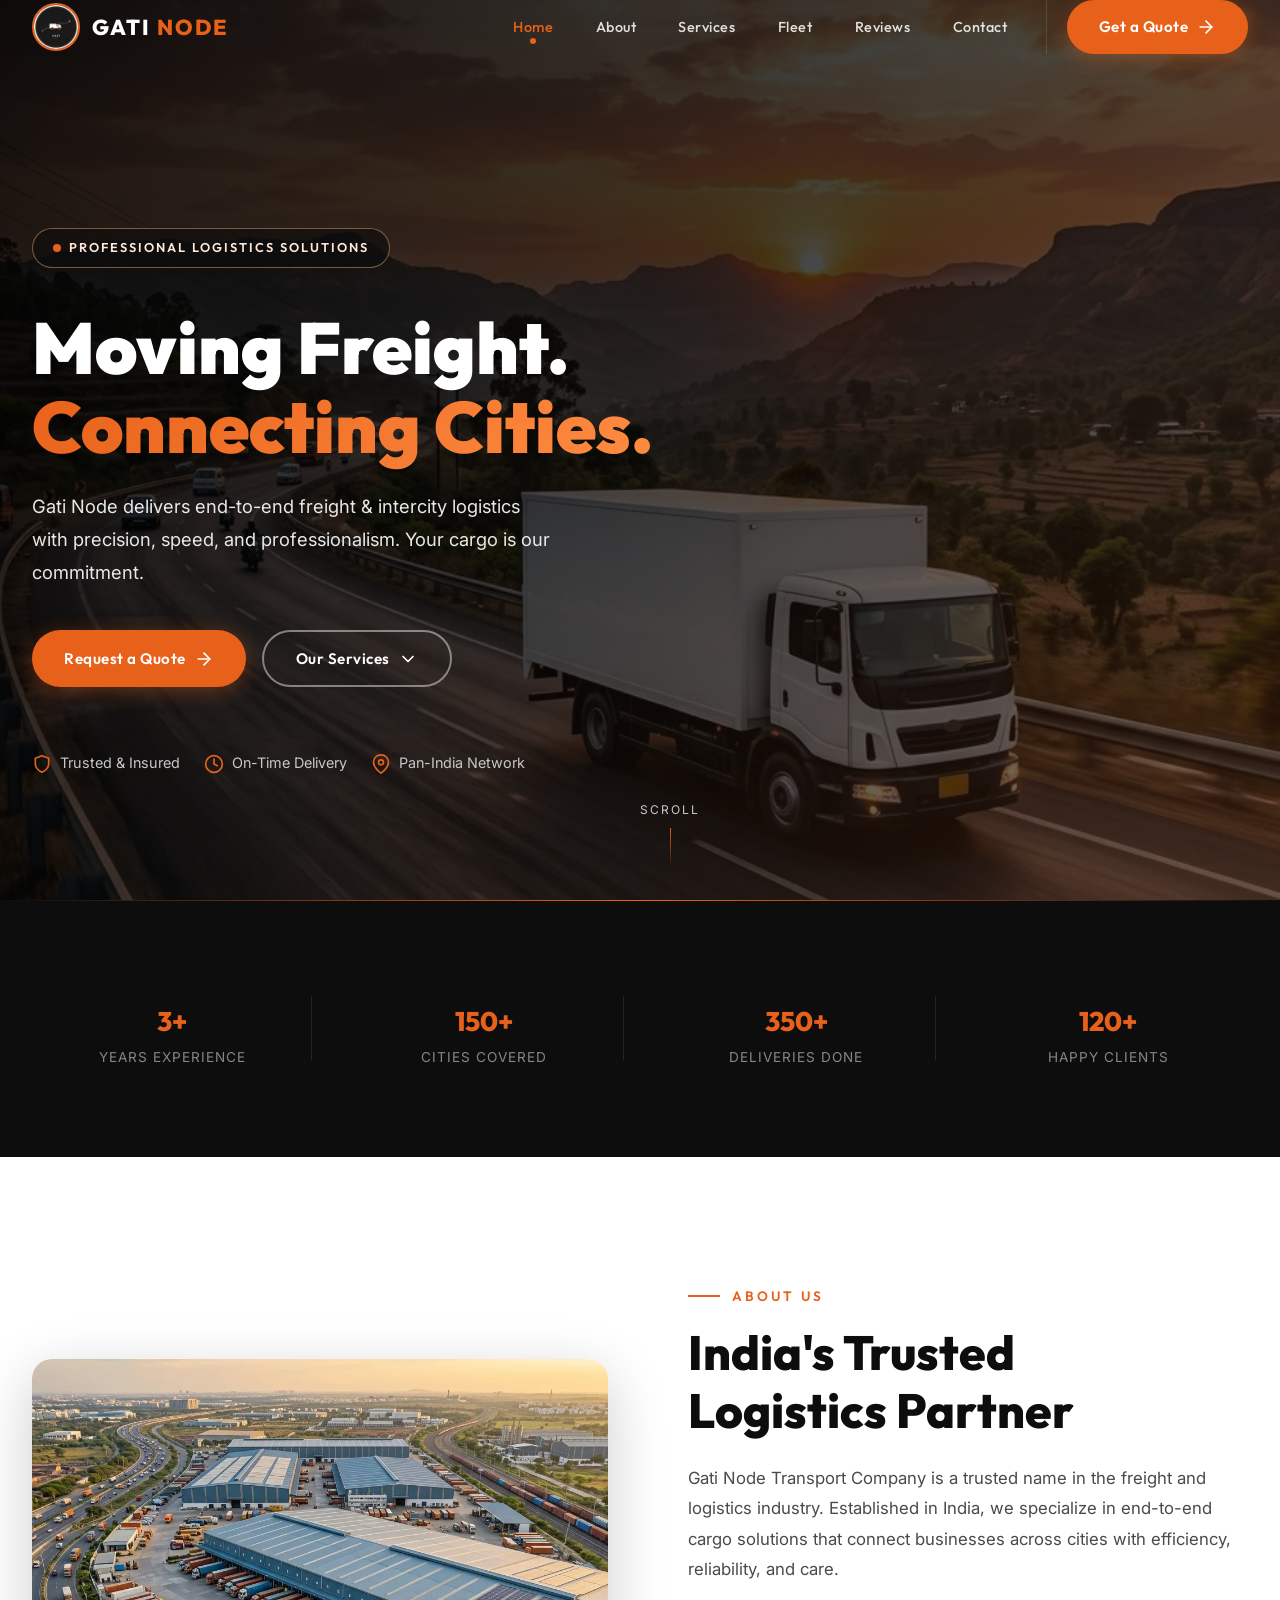
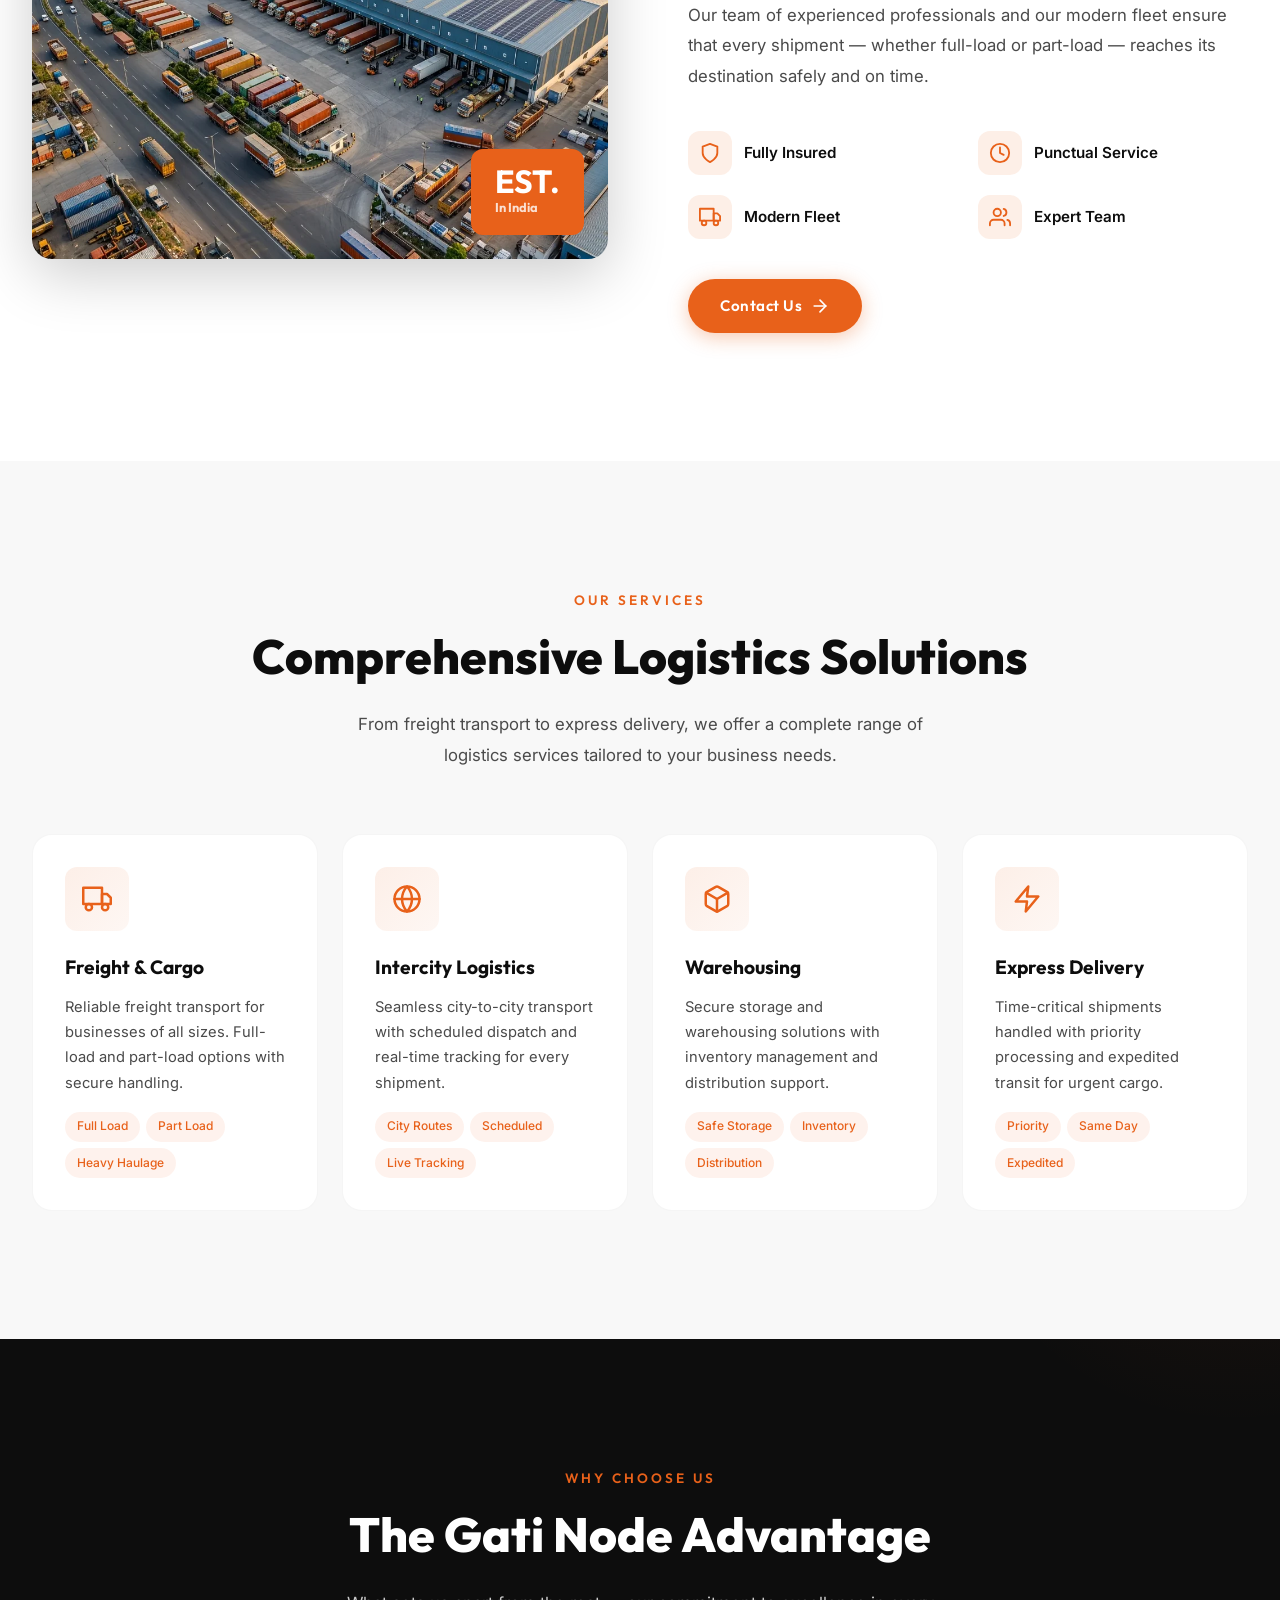
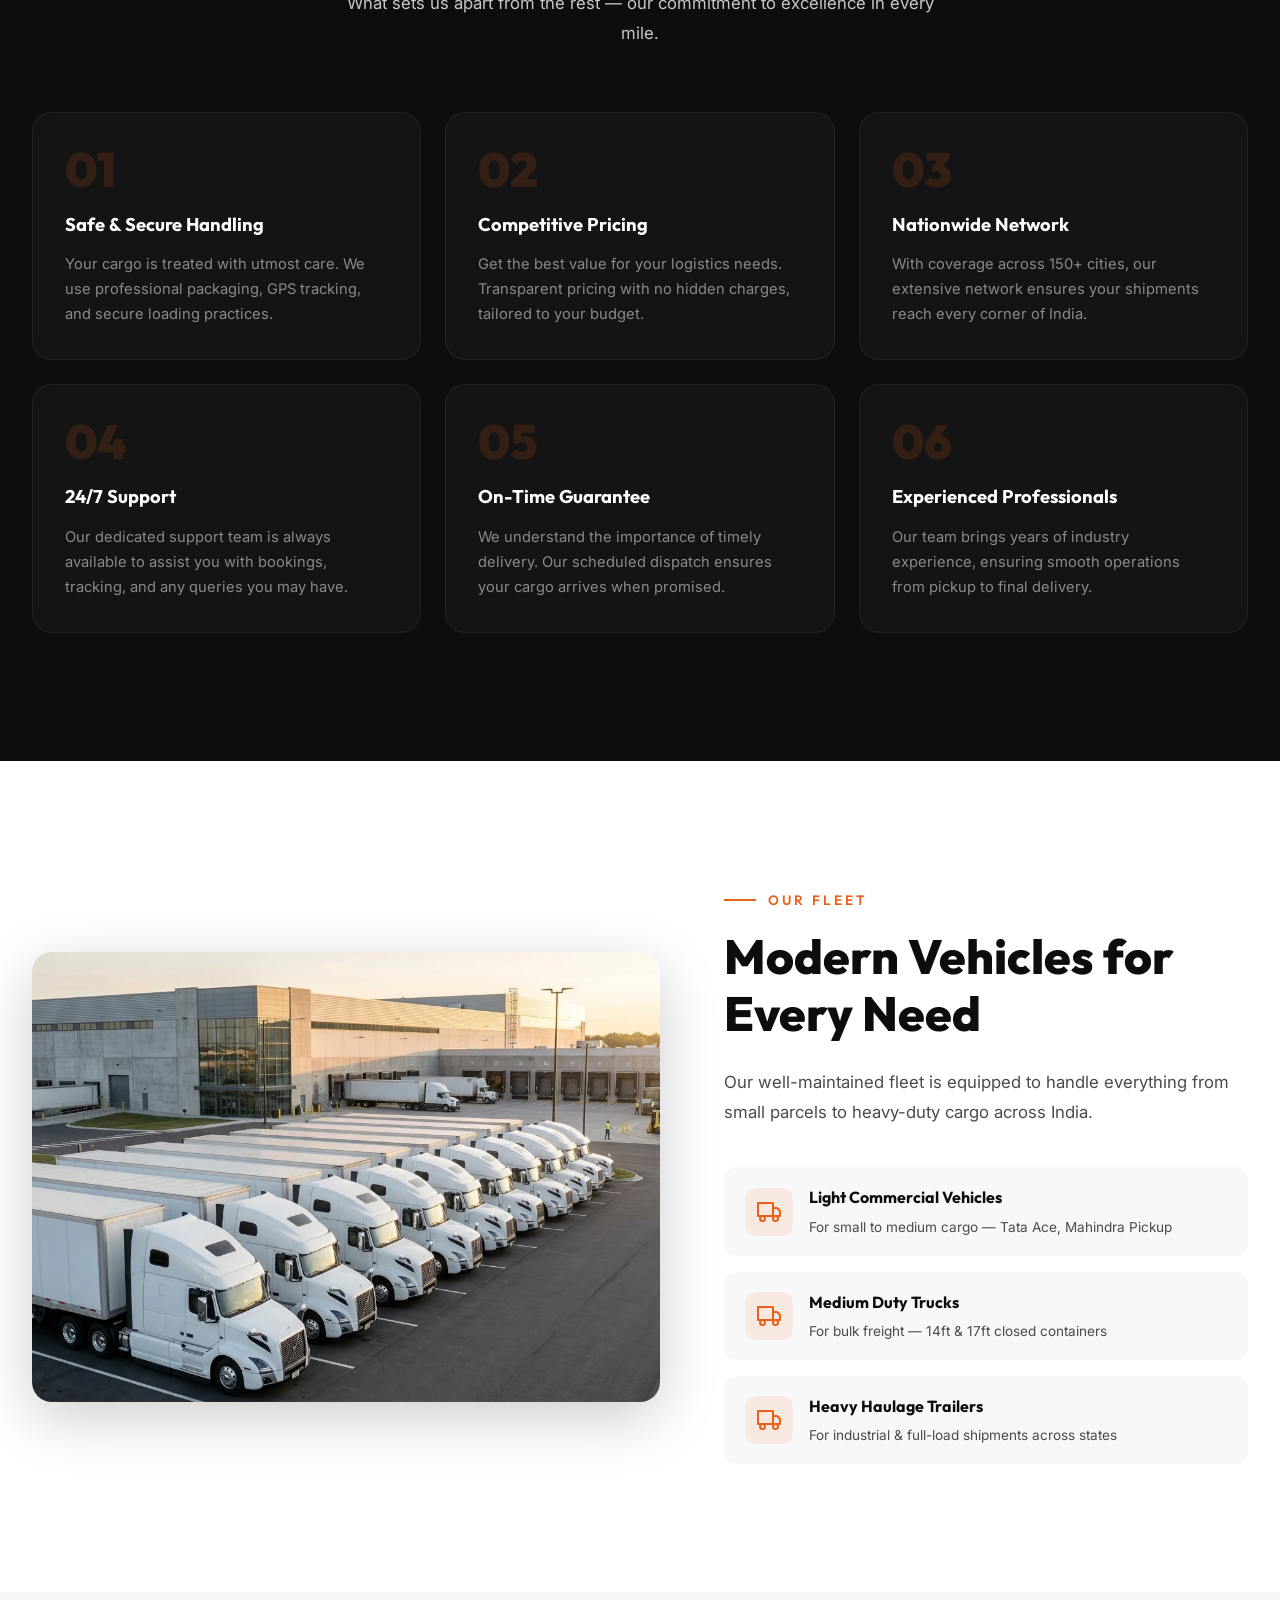
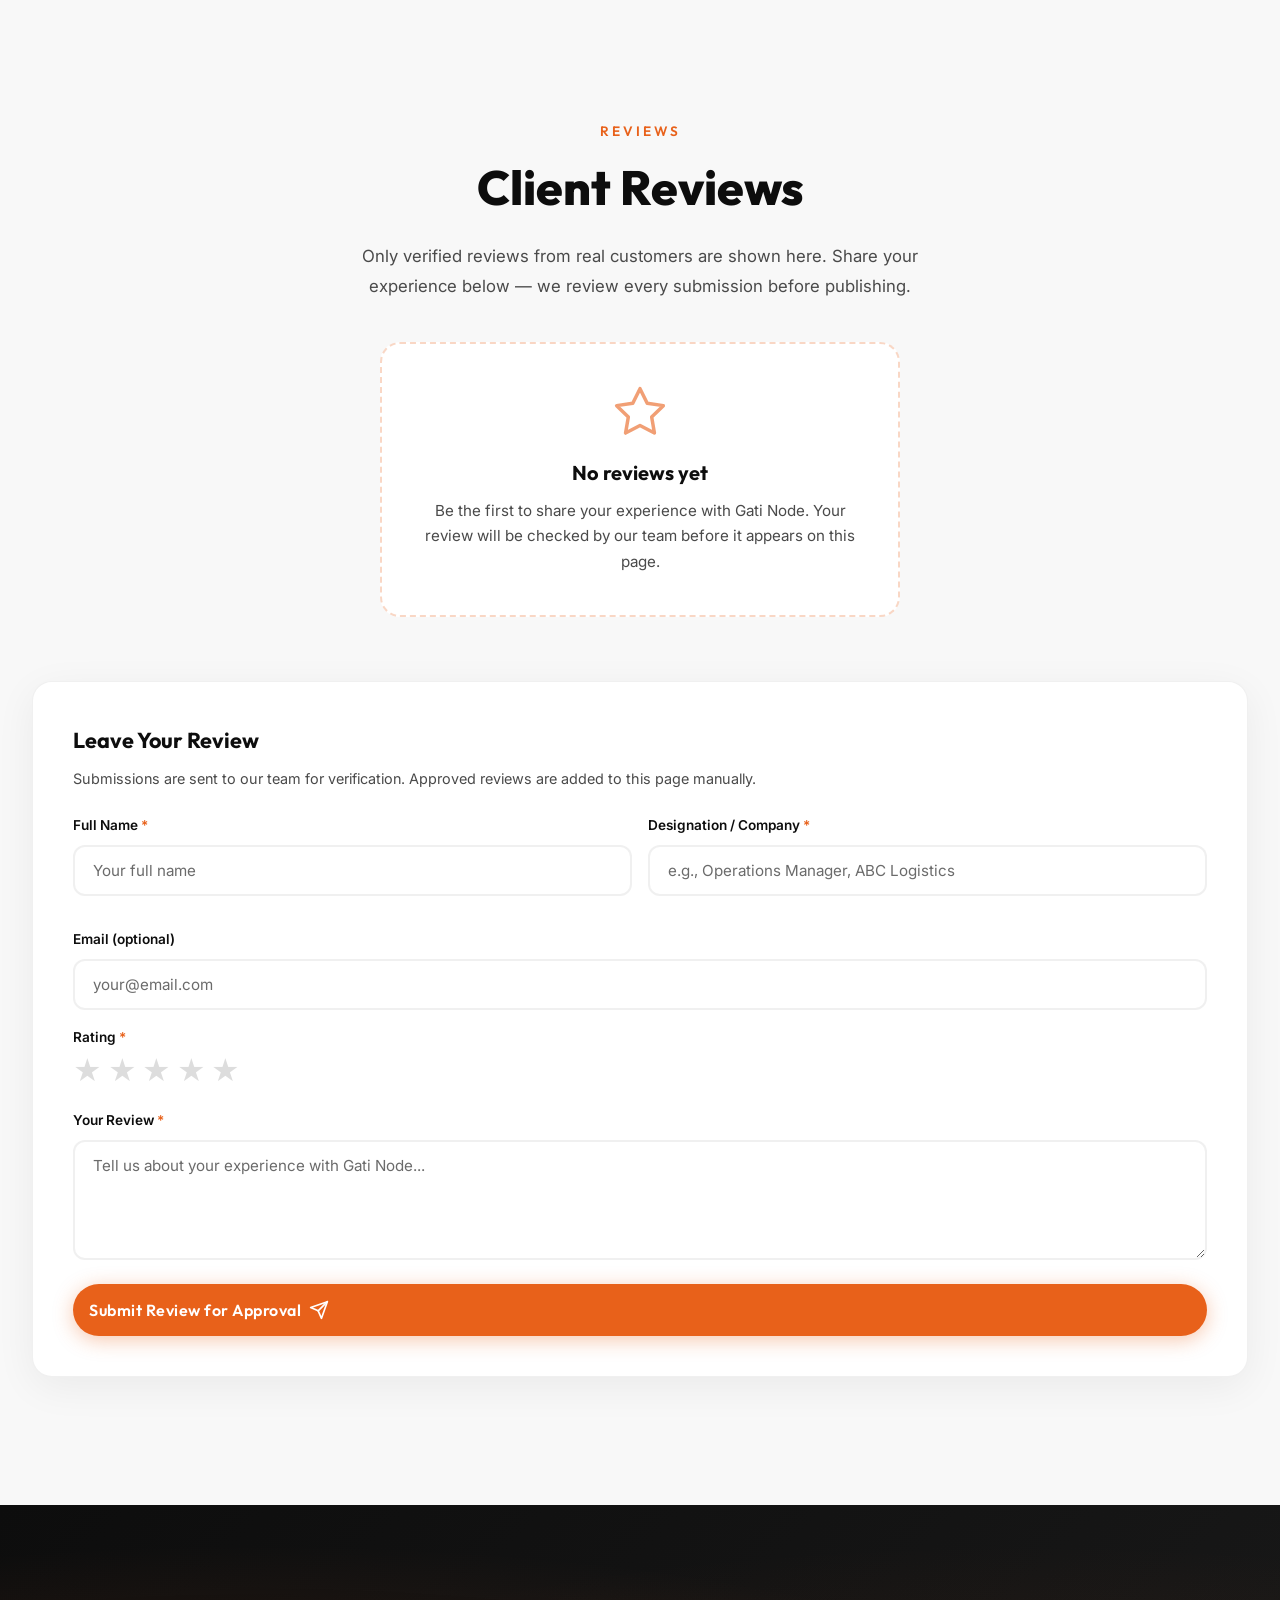
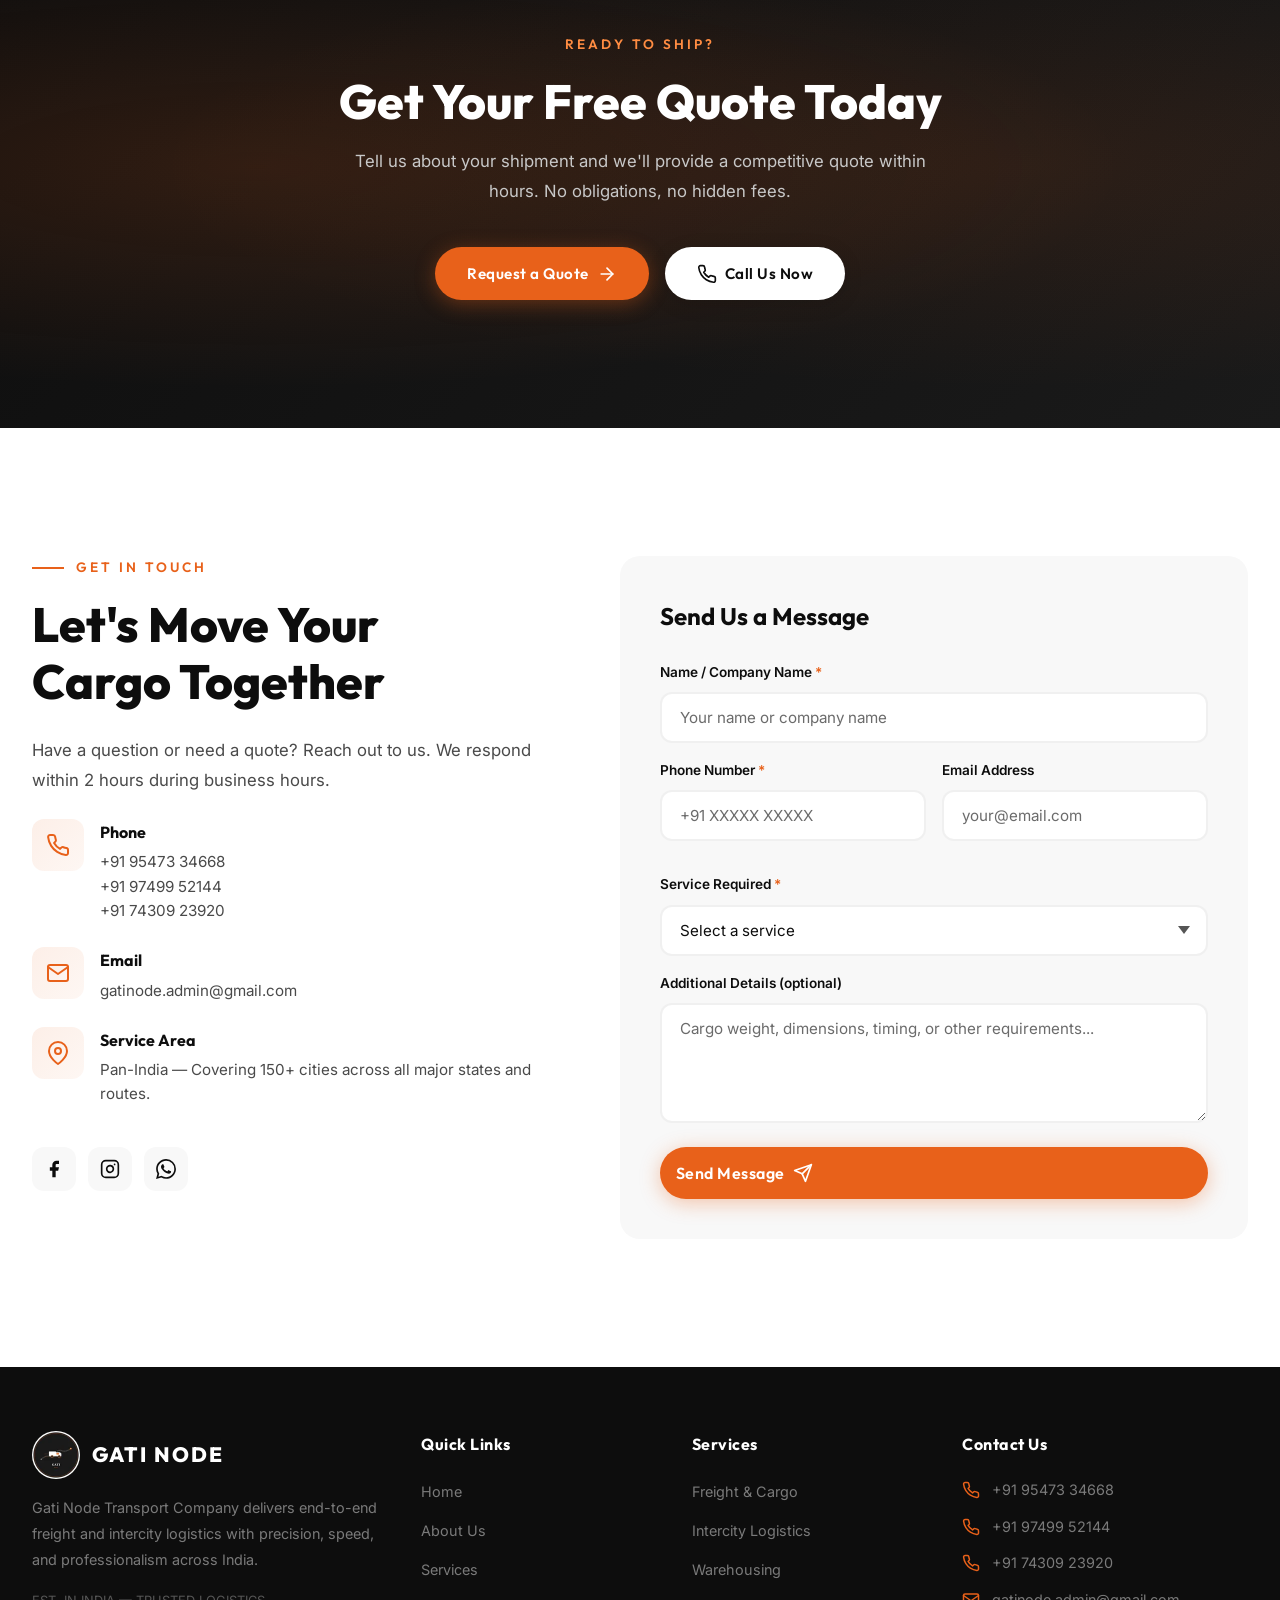
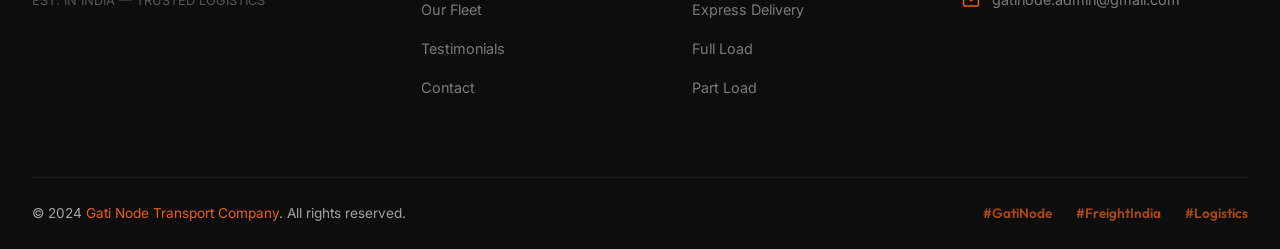
==== index.html @ 2faf4cb9 "Add files via upload" ====
<!DOCTYPE html>
<html lang="en">
<head>
  <meta charset="UTF-8" />
  <meta name="viewport" content="width=device-width, initial-scale=1.0" />
  <title>Gati Node — Professional Freight & Intercity Logistics | India's Trusted Transport</title>
  <meta name="description" content="Gati Node Transport Company delivers end-to-end freight and intercity logistics across India with precision, speed, and professionalism. Your cargo is our commitment." />
  <meta name="keywords" content="Gati Node, transport, freight, logistics, intercity, cargo, India, trucking, supply chain" />
  <meta name="author" content="Gati Node Transport Company" />
  <link rel="preconnect" href="https://fonts.googleapis.com" />
  <link rel="preconnect" href="https://fonts.gstatic.com" crossorigin />
  <link rel="stylesheet" href="https://fonts.googleapis.com/css2?family=Inter:wght@300;400;500;600;700&family=Outfit:wght@400;500;600;700;800;900&display=swap" />
  <link rel="icon" type="image/webp" href="assets/logo.webp" />
  <link rel="preload" href="assets/hero-bg.webp" as="image" type="image/webp" fetchpriority="high" />
  <link rel="preload" href="styles.css" as="style" />
  <link rel="stylesheet" href="styles.css" />
</head>
<body>

  <!-- PRELOADER -->
  <div class="preloader" id="preloader">
    <img src="assets/logo.webp" alt="Gati Node" class="preloader-logo" width="80" height="80" decoding="async" />
    <div class="preloader-bar"><div class="preloader-bar-inner"></div></div>
  </div>

  <div class="mobile-overlay" id="mobileOverlay"></div>

  <!-- HEADER -->
  <header class="header" id="header">
    <div class="container">
      <nav class="nav">
        <a href="#home" class="header-logo">
          <picture>
            <source srcset="assets/logo.webp" type="image/webp" />
            <img src="assets/logo.jpg" alt="Gati Node Logo" class="header-logo-img" width="48" height="48" decoding="async" />
          </picture>
          <span class="header-logo-text">GATI <span>NODE</span></span>
        </a>
        <ul class="nav-menu" id="navMenu">
          <li><a href="#home" class="nav-link active" data-section="home">Home</a></li>
          <li><a href="#about" class="nav-link" data-section="about">About</a></li>
          <li><a href="#services" class="nav-link" data-section="services">Services</a></li>
          <li><a href="#fleet" class="nav-link" data-section="fleet">Fleet</a></li>
          <li><a href="#testimonials" class="nav-link" data-section="testimonials">Reviews</a></li>
          <li><a href="#contact" class="nav-link" data-section="contact">Contact</a></li>
          <li class="nav-cta">
            <a href="#quote" class="btn btn-primary">Get a Quote
              <svg class="btn-icon" viewBox="0 0 24 24" fill="none" stroke="currentColor" stroke-width="2" stroke-linecap="round" stroke-linejoin="round"><line x1="5" y1="12" x2="19" y2="12"/><polyline points="12 5 19 12 12 19"/></svg>
            </a>
          </li>
        </ul>
        <button class="menu-toggle" id="menuToggle" aria-label="Toggle menu">
          <span></span><span></span><span></span>
        </button>
      </nav>
    </div>
  </header>

  <!-- HERO -->
  <section class="hero" id="home">
    <div class="hero-bg">
      <picture>
        <source srcset="assets/hero-bg.webp" type="image/webp" />
        <img src="assets/hero-bg.png" alt="Freight transport on highway" width="1600" height="900" fetchpriority="high" decoding="async" />
      </picture>
    </div>
    <div class="hero-particles">
      <div class="particle"></div><div class="particle"></div><div class="particle"></div><div class="particle"></div>
      <div class="particle"></div><div class="particle"></div><div class="particle"></div><div class="particle"></div>
    </div>
    <div class="container hero-content">
      <div class="hero-badge">
        <span class="hero-badge-dot"></span>
        Professional Logistics Solutions
      </div>
      <h1 class="hero-title">Moving Freight.<br/><span class="highlight">Connecting Cities.</span></h1>
      <p class="hero-desc">Gati Node delivers end-to-end freight &amp; intercity logistics with precision, speed, and professionalism. Your cargo is our commitment.</p>
      <div class="hero-actions">
        <a href="#quote" class="btn btn-primary">Request a Quote
          <svg class="btn-icon" viewBox="0 0 24 24" fill="none" stroke="currentColor" stroke-width="2" stroke-linecap="round" stroke-linejoin="round"><line x1="5" y1="12" x2="19" y2="12"/><polyline points="12 5 19 12 12 19"/></svg>
        </a>
        <a href="#services" class="btn btn-outline btn-outline-hero">Our Services
          <svg class="btn-icon" viewBox="0 0 24 24" fill="none" stroke="currentColor" stroke-width="2" stroke-linecap="round" stroke-linejoin="round"><polyline points="6 9 12 15 18 9"/></svg>
        </a>
      </div>
      <div class="hero-trust">
        <div class="hero-trust-item">
          <svg class="hero-trust-icon" viewBox="0 0 24 24" fill="none" stroke="currentColor" stroke-width="2" stroke-linecap="round" stroke-linejoin="round"><path d="M12 22s8-4 8-10V5l-8-3-8 3v7c0 6 8 10 8 10z"/></svg>
          <span>Trusted & Insured</span>
        </div>
        <div class="hero-trust-item">
          <svg class="hero-trust-icon" viewBox="0 0 24 24" fill="none" stroke="currentColor" stroke-width="2" stroke-linecap="round" stroke-linejoin="round"><circle cx="12" cy="12" r="10"/><polyline points="12 6 12 12 16 14"/></svg>
          <span>On-Time Delivery</span>
        </div>
        <div class="hero-trust-item">
          <svg class="hero-trust-icon" viewBox="0 0 24 24" fill="none" stroke="currentColor" stroke-width="2" stroke-linecap="round" stroke-linejoin="round"><path d="M21 10c0 7-9 13-9 13s-9-6-9-13a9 9 0 0 1 18 0z"/><circle cx="12" cy="10" r="3"/></svg>
          <span>Pan-India Network</span>
        </div>
      </div>
    </div>
    <div class="hero-scroll"><span>Scroll</span><div class="hero-scroll-line"></div></div>
  </section>

  <!-- STATS -->
  <section class="stats" id="stats">
    <div class="container">
      <div class="stats-grid">
        <div class="stat-item reveal">
          <div class="stat-number"><span data-target="3">0</span><span>+</span></div>
          <div class="stat-label">Years Experience</div>
        </div>
        <div class="stat-item reveal reveal-delay-1">
          <div class="stat-number"><span data-target="150">0</span><span>+</span></div>
          <div class="stat-label">Cities Covered</div>
        </div>
        <div class="stat-item reveal reveal-delay-2">
          <div class="stat-number"><span data-target="350">0</span><span>+</span></div>
          <div class="stat-label">Deliveries Done</div>
        </div>
        <div class="stat-item reveal reveal-delay-3">
          <div class="stat-number"><span data-target="120">0</span><span>+</span></div>
          <div class="stat-label">Happy Clients</div>
        </div>
      </div>
    </div>
  </section>

  <!-- ABOUT -->
  <section class="about section-padding" id="about">
    <div class="container">
      <div class="about-grid">
        <div class="about-image reveal">
          <picture>
            <source srcset="assets/about.webp" type="image/webp" />
            <img src="assets/about.png" alt="Gati Node logistics hub" width="1200" height="800" loading="lazy" decoding="async" />
          </picture>
          <div class="about-image-badge">
            <div class="big">EST.</div>
            <div class="small">In India</div>
          </div>
        </div>
        <div class="about-text">
          <div class="section-label reveal">About Us</div>
          <h2 class="section-title reveal">India's Trusted<br/>Logistics Partner</h2>
          <p class="section-desc reveal">Gati Node Transport Company is a trusted name in the freight and logistics industry. Established in India, we specialize in end-to-end cargo solutions that connect businesses across cities with efficiency, reliability, and care.</p>
          <p class="section-desc reveal" style="margin-top: 1rem;">Our team of experienced professionals and our modern fleet ensure that every shipment — whether full-load or part-load — reaches its destination safely and on time.</p>
          <div class="about-features reveal">
            <div class="about-feature">
              <div class="about-feature-icon"><svg viewBox="0 0 24 24" fill="none" stroke="currentColor" stroke-width="2" stroke-linecap="round" stroke-linejoin="round"><path d="M12 22s8-4 8-10V5l-8-3-8 3v7c0 6 8 10 8 10z"/></svg></div>
              <span>Fully Insured</span>
            </div>
            <div class="about-feature">
              <div class="about-feature-icon"><svg viewBox="0 0 24 24" fill="none" stroke="currentColor" stroke-width="2" stroke-linecap="round" stroke-linejoin="round"><circle cx="12" cy="12" r="10"/><polyline points="12 6 12 12 16 14"/></svg></div>
              <span>Punctual Service</span>
            </div>
            <div class="about-feature">
              <div class="about-feature-icon"><svg viewBox="0 0 24 24" fill="none" stroke="currentColor" stroke-width="2" stroke-linecap="round" stroke-linejoin="round"><rect x="1" y="3" width="15" height="13"/><polygon points="16 8 20 8 23 11 23 16 16 16 16 8"/><circle cx="5.5" cy="18.5" r="2.5"/><circle cx="18.5" cy="18.5" r="2.5"/></svg></div>
              <span>Modern Fleet</span>
            </div>
            <div class="about-feature">
              <div class="about-feature-icon"><svg viewBox="0 0 24 24" fill="none" stroke="currentColor" stroke-width="2" stroke-linecap="round" stroke-linejoin="round"><path d="M17 21v-2a4 4 0 0 0-4-4H5a4 4 0 0 0-4 4v2"/><circle cx="9" cy="7" r="4"/><path d="M23 21v-2a4 4 0 0 0-3-3.87"/><path d="M16 3.13a4 4 0 0 1 0 7.75"/></svg></div>
              <span>Expert Team</span>
            </div>
          </div>
          <a href="#contact" class="btn btn-primary reveal">Contact Us
            <svg class="btn-icon" viewBox="0 0 24 24" fill="none" stroke="currentColor" stroke-width="2" stroke-linecap="round" stroke-linejoin="round"><line x1="5" y1="12" x2="19" y2="12"/><polyline points="12 5 19 12 12 19"/></svg>
          </a>
        </div>
      </div>
    </div>
  </section>

  <!-- SERVICES -->
  <section class="services section-padding" id="services">
    <div class="container">
      <div class="services-header">
        <div class="section-label reveal">Our Services</div>
        <h2 class="section-title reveal">Comprehensive Logistics Solutions</h2>
        <p class="section-desc reveal">From freight transport to express delivery, we offer a complete range of logistics services tailored to your business needs.</p>
      </div>
      <div class="services-grid">
        <div class="service-card reveal">
          <div class="service-icon"><svg viewBox="0 0 24 24" fill="none" stroke="currentColor" stroke-width="2" stroke-linecap="round" stroke-linejoin="round"><rect x="1" y="3" width="15" height="13"/><polygon points="16 8 20 8 23 11 23 16 16 16 16 8"/><circle cx="5.5" cy="18.5" r="2.5"/><circle cx="18.5" cy="18.5" r="2.5"/></svg></div>
          <h3>Freight & Cargo</h3>
          <p>Reliable freight transport for businesses of all sizes. Full-load and part-load options with secure handling.</p>
          <div class="service-tags"><span class="service-tag">Full Load</span><span class="service-tag">Part Load</span><span class="service-tag">Heavy Haulage</span></div>
        </div>
        <div class="service-card reveal reveal-delay-1">
          <div class="service-icon"><svg viewBox="0 0 24 24" fill="none" stroke="currentColor" stroke-width="2" stroke-linecap="round" stroke-linejoin="round"><circle cx="12" cy="12" r="10"/><line x1="2" y1="12" x2="22" y2="12"/><path d="M12 2a15.3 15.3 0 0 1 4 10 15.3 15.3 0 0 1-4 10 15.3 15.3 0 0 1-4-10 15.3 15.3 0 0 1 4-10z"/></svg></div>
          <h3>Intercity Logistics</h3>
          <p>Seamless city-to-city transport with scheduled dispatch and real-time tracking for every shipment.</p>
          <div class="service-tags"><span class="service-tag">City Routes</span><span class="service-tag">Scheduled</span><span class="service-tag">Live Tracking</span></div>
        </div>
        <div class="service-card reveal reveal-delay-2">
          <div class="service-icon"><svg viewBox="0 0 24 24" fill="none" stroke="currentColor" stroke-width="2" stroke-linecap="round" stroke-linejoin="round"><path d="M21 16V8a2 2 0 0 0-1-1.73l-7-4a2 2 0 0 0-2 0l-7 4A2 2 0 0 0 3 8v8a2 2 0 0 0 1 1.73l7 4a2 2 0 0 0 2 0l7-4A2 2 0 0 0 21 16z"/><polyline points="3.27 6.96 12 12.01 20.73 6.96"/><line x1="12" y1="22.08" x2="12" y2="12"/></svg></div>
          <h3>Warehousing</h3>
          <p>Secure storage and warehousing solutions with inventory management and distribution support.</p>
          <div class="service-tags"><span class="service-tag">Safe Storage</span><span class="service-tag">Inventory</span><span class="service-tag">Distribution</span></div>
        </div>
        <div class="service-card reveal reveal-delay-3">
          <div class="service-icon"><svg viewBox="0 0 24 24" fill="none" stroke="currentColor" stroke-width="2" stroke-linecap="round" stroke-linejoin="round"><polygon points="13 2 3 14 12 14 11 22 21 10 12 10 13 2"/></svg></div>
          <h3>Express Delivery</h3>
          <p>Time-critical shipments handled with priority processing and expedited transit for urgent cargo.</p>
          <div class="service-tags"><span class="service-tag">Priority</span><span class="service-tag">Same Day</span><span class="service-tag">Expedited</span></div>
        </div>
      </div>
    </div>
  </section>

  <!-- WHY CHOOSE US -->
  <section class="why-us section-padding" id="why-us">
    <div class="container">
      <div class="why-us-header">
        <div class="section-label reveal">Why Choose Us</div>
        <h2 class="section-title light reveal">The Gati Node Advantage</h2>
        <p class="section-desc light reveal" style="margin: 0 auto;">What sets us apart from the rest — our commitment to excellence in every mile.</p>
      </div>
      <div class="why-us-grid">
        <div class="why-card reveal"><div class="why-card-number">01</div><h3>Safe & Secure Handling</h3><p>Your cargo is treated with utmost care. We use professional packaging, GPS tracking, and secure loading practices.</p></div>
        <div class="why-card reveal reveal-delay-1"><div class="why-card-number">02</div><h3>Competitive Pricing</h3><p>Get the best value for your logistics needs. Transparent pricing with no hidden charges, tailored to your budget.</p></div>
        <div class="why-card reveal reveal-delay-2"><div class="why-card-number">03</div><h3>Nationwide Network</h3><p>With coverage across 150+ cities, our extensive network ensures your shipments reach every corner of India.</p></div>
        <div class="why-card reveal reveal-delay-1"><div class="why-card-number">04</div><h3>24/7 Support</h3><p>Our dedicated support team is always available to assist you with bookings, tracking, and any queries you may have.</p></div>
        <div class="why-card reveal reveal-delay-2"><div class="why-card-number">05</div><h3>On-Time Guarantee</h3><p>We understand the importance of timely delivery. Our scheduled dispatch ensures your cargo arrives when promised.</p></div>
        <div class="why-card reveal reveal-delay-3"><div class="why-card-number">06</div><h3>Experienced Professionals</h3><p>Our team brings years of industry experience, ensuring smooth operations from pickup to final delivery.</p></div>
      </div>
    </div>
  </section>

  <!-- FLEET -->
  <section class="fleet section-padding" id="fleet">
    <div class="container">
      <div class="fleet-grid">
        <div class="fleet-image reveal">
          <picture>
            <source srcset="assets/fleet.webp" type="image/webp" />
            <img src="assets/fleet.png" alt="Gati Node fleet — TATA cargo trucks with All India Permit" width="1200" height="800" loading="lazy" decoding="async" />
          </picture>
        </div>
        <div class="fleet-info">
          <div class="section-label reveal">Our Fleet</div>
          <h2 class="section-title reveal">Modern Vehicles for<br/>Every Need</h2>
          <p class="section-desc reveal">Our well-maintained fleet is equipped to handle everything from small parcels to heavy-duty cargo across India.</p>
          <div class="fleet-list">
            <div class="fleet-item reveal">
              <div class="fleet-item-icon"><svg viewBox="0 0 24 24" fill="none" stroke="currentColor" stroke-width="2" stroke-linecap="round" stroke-linejoin="round"><rect x="1" y="3" width="15" height="13"/><polygon points="16 8 20 8 23 11 23 16 16 16 16 8"/><circle cx="5.5" cy="18.5" r="2.5"/><circle cx="18.5" cy="18.5" r="2.5"/></svg></div>
              <div class="fleet-item-text"><h3 class="fleet-item-title">Light Commercial Vehicles</h3><p>For small to medium cargo — Tata Ace, Mahindra Pickup</p></div>
            </div>
            <div class="fleet-item reveal reveal-delay-1">
              <div class="fleet-item-icon"><svg viewBox="0 0 24 24" fill="none" stroke="currentColor" stroke-width="2" stroke-linecap="round" stroke-linejoin="round"><rect x="1" y="3" width="15" height="13"/><polygon points="16 8 20 8 23 11 23 16 16 16 16 8"/><circle cx="5.5" cy="18.5" r="2.5"/><circle cx="18.5" cy="18.5" r="2.5"/></svg></div>
              <div class="fleet-item-text"><h3 class="fleet-item-title">Medium Duty Trucks</h3><p>For bulk freight — 14ft &amp; 17ft closed containers</p></div>
            </div>
            <div class="fleet-item reveal reveal-delay-2">
              <div class="fleet-item-icon"><svg viewBox="0 0 24 24" fill="none" stroke="currentColor" stroke-width="2" stroke-linecap="round" stroke-linejoin="round"><rect x="1" y="3" width="15" height="13"/><polygon points="16 8 20 8 23 11 23 16 16 16 16 8"/><circle cx="5.5" cy="18.5" r="2.5"/><circle cx="18.5" cy="18.5" r="2.5"/></svg></div>
              <div class="fleet-item-text"><h3 class="fleet-item-title">Heavy Haulage Trailers</h3><p>For industrial &amp; full-load shipments across states</p></div>
            </div>
          </div>
        </div>
      </div>
    </div>
  </section>

  <!-- REVIEWS -->
  <section class="testimonials section-padding" id="testimonials">
    <div class="container">
      <div class="testimonials-header">
        <div class="section-label reveal">Reviews</div>
        <h2 class="section-title reveal">Client Reviews</h2>
        <p class="section-desc reveal" style="margin: 0 auto;">Only verified reviews from real customers are shown here. Share your experience below — we review every submission before publishing.</p>
      </div>

      <div class="reviews-display" id="reviewsDisplay" aria-live="polite">
        <div class="reviews-empty reveal" id="reviewsEmpty">
          <div class="reviews-empty-icon" aria-hidden="true">
            <svg viewBox="0 0 24 24" fill="none" stroke="currentColor" stroke-width="1.5" stroke-linecap="round" stroke-linejoin="round"><path d="M12 2l3.09 6.26L22 9.27l-5 4.87 1.18 6.88L12 17.77l-6.18 3.25L7 14.14 2 9.27l6.91-1.01L12 2z"/></svg>
          </div>
          <h3>No reviews yet</h3>
          <p>Be the first to share your experience with Gati Node. Your review will be checked by our team before it appears on this page.</p>
        </div>
        <div class="testimonials-track hidden" id="reviewsTrack"></div>
      </div>

      <div class="review-submit reveal">
        <div class="review-submit-inner">
          <h3>Leave Your Review</h3>
          <p class="review-submit-note">Submissions are sent to our team for verification. Approved reviews are added to this page manually.</p>
          <form id="reviewForm" class="review-form" novalidate>
            <input type="text" name="_gotcha" class="form-honeypot" tabindex="-1" autocomplete="off" aria-hidden="true" />
            <div class="form-row">
              <div class="form-group">
                <label for="reviewName">Full Name <span class="required">*</span></label>
                <input type="text" id="reviewName" name="name" placeholder="Your full name" required />
              </div>
              <div class="form-group">
                <label for="reviewDesignation">Designation / Company <span class="required">*</span></label>
                <input type="text" id="reviewDesignation" name="designation" placeholder="e.g., Operations Manager, ABC Logistics" required />
              </div>
            </div>
            <div class="form-group">
              <label for="reviewEmail">Email (optional)</label>
              <input type="email" id="reviewEmail" name="email" placeholder="your@email.com" />
            </div>
            <div class="form-group">
              <span class="form-label-block">Rating <span class="required">*</span></span>
              <div class="star-rating" id="starRating" role="radiogroup" aria-label="Star rating">
                <input type="radio" name="rating" id="star5" value="5" required />
                <label for="star5" title="5 stars">★</label>
                <input type="radio" name="rating" id="star4" value="4" />
                <label for="star4" title="4 stars">★</label>
                <input type="radio" name="rating" id="star3" value="3" />
                <label for="star3" title="3 stars">★</label>
                <input type="radio" name="rating" id="star2" value="2" />
                <label for="star2" title="2 stars">★</label>
                <input type="radio" name="rating" id="star1" value="1" />
                <label for="star1" title="1 star">★</label>
              </div>
            </div>
            <div class="form-group">
              <label for="reviewText">Your Review <span class="required">*</span></label>
              <textarea id="reviewText" name="review" placeholder="Tell us about your experience with Gati Node..." rows="4" required></textarea>
            </div>
            <button type="submit" class="btn btn-primary form-submit review-submit-btn">
              Submit Review for Approval
              <svg class="btn-icon" viewBox="0 0 24 24" fill="none" stroke="currentColor" stroke-width="2" stroke-linecap="round" stroke-linejoin="round"><line x1="22" y1="2" x2="11" y2="13"/><polygon points="22 2 15 22 11 13 2 9 22 2"/></svg>
            </button>
            <div class="form-message" id="reviewFormStatus" role="status"></div>
          </form>
        </div>
      </div>
    </div>
  </section>

  <!-- CTA -->
  <section class="cta-section" id="quote">
    <div class="container">
      <div class="cta-content">
        <p class="section-label section-label--center reveal">Ready to Ship?</p>
        <h2 class="section-title section-title--light reveal">Get Your Free Quote Today</h2>
        <p class="section-desc section-desc--on-dark reveal">Tell us about your shipment and we'll provide a competitive quote within hours. No obligations, no hidden fees.</p>
        <div class="cta-actions reveal">
          <a href="#contact" class="btn btn-primary">Request a Quote
            <svg class="btn-icon" viewBox="0 0 24 24" fill="none" stroke="currentColor" stroke-width="2" stroke-linecap="round" stroke-linejoin="round"><line x1="5" y1="12" x2="19" y2="12"/><polyline points="12 5 19 12 12 19"/></svg>
          </a>
          <a href="tel:+919547334668" class="btn btn-white">
            <svg class="btn-icon" viewBox="0 0 24 24" fill="none" stroke="currentColor" stroke-width="2" stroke-linecap="round" stroke-linejoin="round" style="transform: none;"><path d="M22 16.92v3a2 2 0 0 1-2.18 2 19.79 19.79 0 0 1-8.63-3.07 19.5 19.5 0 0 1-6-6 19.79 19.79 0 0 1-3.07-8.67A2 2 0 0 1 4.11 2h3a2 2 0 0 1 2 1.72 12.84 12.84 0 0 0 .7 2.81 2 2 0 0 1-.45 2.11L8.09 9.91a16 16 0 0 0 6 6l1.27-1.27a2 2 0 0 1 2.11-.45 12.84 12.84 0 0 0 2.81.7A2 2 0 0 1 22 16.92z"/></svg>
            Call Us Now
          </a>
        </div>
      </div>
    </div>
  </section>

  <!-- CONTACT -->
  <section class="contact section-padding" id="contact">
    <div class="container">
      <div class="contact-grid">
        <div class="contact-info">
          <div>
            <div class="section-label reveal">Get In Touch</div>
            <h2 class="section-title reveal">Let's Move Your<br/>Cargo Together</h2>
            <p class="section-desc reveal">Have a question or need a quote? Reach out to us. We respond within 2 hours during business hours.</p>
          </div>
          <div class="contact-item reveal">
            <div class="contact-item-icon"><svg viewBox="0 0 24 24" fill="none" stroke="currentColor" stroke-width="2" stroke-linecap="round" stroke-linejoin="round"><path d="M22 16.92v3a2 2 0 0 1-2.18 2 19.79 19.79 0 0 1-8.63-3.07 19.5 19.5 0 0 1-6-6 19.79 19.79 0 0 1-3.07-8.67A2 2 0 0 1 4.11 2h3a2 2 0 0 1 2 1.72 12.84 12.84 0 0 0 .7 2.81 2 2 0 0 1-.45 2.11L8.09 9.91a16 16 0 0 0 6 6l1.27-1.27a2 2 0 0 1 2.11-.45 12.84 12.84 0 0 0 2.81.7A2 2 0 0 1 22 16.92z"/></svg></div>
            <div class="contact-item-text">
              <h3 class="contact-item-title">Phone</h3>
              <p><a href="tel:+919547334668">+91 95473 34668</a><br/><a href="tel:+919749952144">+91 97499 52144</a><br/><a href="tel:+917430923920">+91 74309 23920</a></p>
            </div>
          </div>
          <div class="contact-item reveal">
            <div class="contact-item-icon"><svg viewBox="0 0 24 24" fill="none" stroke="currentColor" stroke-width="2" stroke-linecap="round" stroke-linejoin="round"><path d="M4 4h16c1.1 0 2 .9 2 2v12c0 1.1-.9 2-2 2H4c-1.1 0-2-.9-2-2V6c0-1.1.9-2 2-2z"/><polyline points="22,6 12,13 2,6"/></svg></div>
            <div class="contact-item-text"><h3 class="contact-item-title">Email</h3><p><a href="mailto:gatinode.admin@gmail.com">gatinode.admin@gmail.com</a></p></div>
          </div>
          <div class="contact-item reveal">
            <div class="contact-item-icon"><svg viewBox="0 0 24 24" fill="none" stroke="currentColor" stroke-width="2" stroke-linecap="round" stroke-linejoin="round"><path d="M21 10c0 7-9 13-9 13s-9-6-9-13a9 9 0 0 1 18 0z"/><circle cx="12" cy="10" r="3"/></svg></div>
            <div class="contact-item-text"><h3 class="contact-item-title">Service Area</h3><p>Pan-India — Covering 150+ cities across all major states and routes.</p></div>
          </div>
          <div class="contact-social reveal">
            <a href="https://www.facebook.com/profile.php?id=61590215879080&mibextid=ZbWKwL" target="_blank" rel="noopener noreferrer" aria-label="Facebook"><svg viewBox="0 0 24 24" fill="currentColor"><path d="M18 2h-3a5 5 0 0 0-5 5v3H7v4h3v8h4v-8h3l1-4h-4V7a1 1 0 0 1 1-1h3z"/></svg></a>
            <a href="https://www.instagram.com/gatinode.in?igsh=aG9hMGxrNHY5Njli" target="_blank" rel="noopener noreferrer" aria-label="Instagram"><svg viewBox="0 0 24 24" fill="none" stroke="currentColor" stroke-width="2" stroke-linecap="round" stroke-linejoin="round"><rect x="2" y="2" width="20" height="20" rx="5" ry="5"/><path d="M16 11.37A4 4 0 1 1 12.63 8 4 4 0 0 1 16 11.37z"/><line x1="17.5" y1="6.5" x2="17.51" y2="6.5"/></svg></a>
            <a href="https://whatsapp.com/channel/0029VbCRiN82Jl85RyhdTy3d" target="_blank" rel="noopener noreferrer" aria-label="WhatsApp"><svg viewBox="0 0 24 24" fill="currentColor"><path d="M17.472 14.382c-.297-.149-1.758-.867-2.03-.967-.273-.099-.471-.148-.67.15-.197.297-.767.966-.94 1.164-.173.199-.347.223-.644.075-.297-.15-1.255-.463-2.39-1.475-.883-.788-1.48-1.761-1.653-2.059-.173-.297-.018-.458.13-.606.134-.133.298-.347.446-.52.149-.174.198-.298.298-.497.099-.198.05-.371-.025-.52-.075-.149-.669-1.612-.916-2.207-.242-.579-.487-.5-.669-.51-.173-.008-.371-.01-.57-.01-.198 0-.52.074-.792.372-.272.297-1.04 1.016-1.04 2.479 0 1.462 1.065 2.875 1.213 3.074.149.198 2.096 3.2 5.077 4.487.709.306 1.262.489 1.694.625.712.227 1.36.195 1.871.118.571-.085 1.758-.719 2.006-1.413.248-.694.248-1.289.173-1.413-.074-.124-.272-.198-.57-.347m-5.421 7.403h-.004a9.87 9.87 0 0 1-5.031-1.378l-.361-.214-3.741.982.998-3.648-.235-.374a9.86 9.86 0 0 1-1.51-5.26c.001-5.45 4.436-9.884 9.888-9.884 2.64 0 5.122 1.03 6.988 2.898a9.825 9.825 0 0 1 2.893 6.994c-.003 5.45-4.437 9.884-9.885 9.884m8.413-18.297A11.815 11.815 0 0 0 12.05 0C5.495 0 .16 5.335.157 11.892c0 2.096.547 4.142 1.588 5.945L.057 24l6.305-1.654a11.882 11.882 0 0 0 5.683 1.448h.005c6.554 0 11.89-5.335 11.893-11.893a11.821 11.821 0 0 0-3.48-8.413z"/></svg></a>
          </div>
        </div>

        <div class="contact-form reveal">
          <h3>Send Us a Message</h3>
          <form id="contactForm" novalidate>
            <input type="text" name="_gotcha" class="form-honeypot" tabindex="-1" autocomplete="off" aria-hidden="true" />
            <div class="form-group">
              <label for="formName">Name / Company Name <span class="required">*</span></label>
              <input type="text" id="formName" name="name" placeholder="Your name or company name" required />
            </div>
            <div class="form-row">
              <div class="form-group">
                <label for="formPhone">Phone Number <span class="required">*</span></label>
                <input type="tel" id="formPhone" name="phone" placeholder="+91 XXXXX XXXXX" required />
              </div>
              <div class="form-group">
                <label for="formEmail">Email Address</label>
                <input type="email" id="formEmail" name="email" placeholder="your@email.com" />
              </div>
            </div>
            <div class="form-group">
              <label for="formService">Service Required <span class="required">*</span></label>
              <select id="formService" name="service" required>
                <option value="">Select a service</option>
                <option value="freight">Freight &amp; Cargo Transport</option>
                <option value="truck">Truck Services</option>
                <option value="godown">Godown Services</option>
                <option value="other">Other Queries</option>
              </select>
            </div>

            <div class="service-fields" id="serviceFieldsFreight" data-service="freight" hidden>
              <div class="form-row">
                <div class="form-group">
                  <label for="formPickup">Pickup City <span class="required">*</span></label>
                  <input type="text" id="formPickup" name="pickup_city" placeholder="e.g., Delhi" />
                </div>
                <div class="form-group">
                  <label for="formDrop">Delivery City <span class="required">*</span></label>
                  <input type="text" id="formDrop" name="delivery_city" placeholder="e.g., Mumbai" />
                </div>
              </div>
            </div>

            <div class="service-fields" id="serviceFieldsTruck" data-service="truck" hidden>
              <div class="form-row">
                <div class="form-group">
                  <label for="formTruckLocation">Location <span class="required">*</span></label>
                  <input type="text" id="formTruckLocation" name="truck_location" placeholder="Your location / pickup point" />
                </div>
                <div class="form-group">
                  <label for="formTruckDeliver">Where Can We Deliver? <span class="required">*</span></label>
                  <input type="text" id="formTruckDeliver" name="truck_deliver_to" placeholder="Delivery destination" />
                </div>
              </div>
            </div>

            <div class="service-fields" id="serviceFieldsGodown" data-service="godown" hidden>
              <div class="form-group">
                <label for="formGodownCity">City Name <span class="required">*</span></label>
                <input type="text" id="formGodownCity" name="godown_city" placeholder="e.g., Kolkata" />
              </div>
            </div>

            <div class="service-fields" id="serviceFieldsOther" data-service="other" hidden>
              <p class="service-fields-hint">Please describe your query in the Additional Details box below.</p>
            </div>

            <div class="form-group">
              <label for="formDetails" id="formDetailsLabel">Additional Details (optional)</label>
              <textarea id="formDetails" name="message" placeholder="Cargo weight, dimensions, timing, or other requirements..." rows="4"></textarea>
            </div>
            <button type="submit" class="btn btn-primary form-submit">Send Message
              <svg class="btn-icon" viewBox="0 0 24 24" fill="none" stroke="currentColor" stroke-width="2" stroke-linecap="round" stroke-linejoin="round"><line x1="22" y1="2" x2="11" y2="13"/><polygon points="22 2 15 22 11 13 2 9 22 2"/></svg>
            </button>
            <div class="form-message" id="contactFormStatus" role="status"></div>
          </form>
        </div>
      </div>
    </div>
  </section>

  <!-- FOOTER -->
  <footer class="footer" id="footer">
    <div class="container">
      <div class="footer-grid">
        <div class="footer-brand">
          <div class="footer-brand-logo">
            <picture>
              <source srcset="assets/logo.webp" type="image/webp" />
              <img src="assets/logo.jpg" alt="Gati Node" width="48" height="48" loading="lazy" decoding="async" />
            </picture>
            <span>GATI NODE</span>
          </div>
          <p>Gati Node Transport Company delivers end-to-end freight and intercity logistics with precision, speed, and professionalism across India.</p>
          <p style="font-size: 0.8rem; color: rgba(255,255,255,0.3);">EST. IN INDIA — TRUSTED LOGISTICS</p>
        </div>
        <div>
          <h3 class="footer-heading">Quick Links</h3>
          <ul class="footer-links">
            <li><a href="#home">Home</a></li><li><a href="#about">About Us</a></li><li><a href="#services">Services</a></li>
            <li><a href="#fleet">Our Fleet</a></li><li><a href="#testimonials">Testimonials</a></li><li><a href="#contact">Contact</a></li>
          </ul>
        </div>
        <div>
          <h3 class="footer-heading">Services</h3>
          <ul class="footer-links">
            <li><a href="#services">Freight & Cargo</a></li><li><a href="#services">Intercity Logistics</a></li><li><a href="#services">Warehousing</a></li>
            <li><a href="#services">Express Delivery</a></li><li><a href="#services">Full Load</a></li><li><a href="#services">Part Load</a></li>
          </ul>
        </div>
        <div>
          <h3 class="footer-heading">Contact Us</h3>
          <div class="footer-contact-item"><svg viewBox="0 0 24 24" fill="none" stroke="currentColor" stroke-width="2" stroke-linecap="round" stroke-linejoin="round"><path d="M22 16.92v3a2 2 0 0 1-2.18 2 19.79 19.79 0 0 1-8.63-3.07 19.5 19.5 0 0 1-6-6 19.79 19.79 0 0 1-3.07-8.67A2 2 0 0 1 4.11 2h3a2 2 0 0 1 2 1.72 12.84 12.84 0 0 0 .7 2.81 2 2 0 0 1-.45 2.11L8.09 9.91a16 16 0 0 0 6 6l1.27-1.27a2 2 0 0 1 2.11-.45 12.84 12.84 0 0 0 2.81.7A2 2 0 0 1 22 16.92z"/></svg><a href="tel:+919547334668">+91 95473 34668</a></div>
          <div class="footer-contact-item"><svg viewBox="0 0 24 24" fill="none" stroke="currentColor" stroke-width="2" stroke-linecap="round" stroke-linejoin="round"><path d="M22 16.92v3a2 2 0 0 1-2.18 2 19.79 19.79 0 0 1-8.63-3.07 19.5 19.5 0 0 1-6-6 19.79 19.79 0 0 1-3.07-8.67A2 2 0 0 1 4.11 2h3a2 2 0 0 1 2 1.72 12.84 12.84 0 0 0 .7 2.81 2 2 0 0 1-.45 2.11L8.09 9.91a16 16 0 0 0 6 6l1.27-1.27a2 2 0 0 1 2.11-.45 12.84 12.84 0 0 0 2.81.7A2 2 0 0 1 22 16.92z"/></svg><a href="tel:+919749952144">+91 97499 52144</a></div>
          <div class="footer-contact-item"><svg viewBox="0 0 24 24" fill="none" stroke="currentColor" stroke-width="2" stroke-linecap="round" stroke-linejoin="round"><path d="M22 16.92v3a2 2 0 0 1-2.18 2 19.79 19.79 0 0 1-8.63-3.07 19.5 19.5 0 0 1-6-6 19.79 19.79 0 0 1-3.07-8.67A2 2 0 0 1 4.11 2h3a2 2 0 0 1 2 1.72 12.84 12.84 0 0 0 .7 2.81 2 2 0 0 1-.45 2.11L8.09 9.91a16 16 0 0 0 6 6l1.27-1.27a2 2 0 0 1 2.11-.45 12.84 12.84 0 0 0 2.81.7A2 2 0 0 1 22 16.92z"/></svg><a href="tel:+917430923920">+91 74309 23920</a></div>
          <div class="footer-contact-item"><svg viewBox="0 0 24 24" fill="none" stroke="currentColor" stroke-width="2" stroke-linecap="round" stroke-linejoin="round"><path d="M4 4h16c1.1 0 2 .9 2 2v12c0 1.1-.9 2-2 2H4c-1.1 0-2-.9-2-2V6c0-1.1.9-2 2-2z"/><polyline points="22,6 12,13 2,6"/></svg><a href="mailto:gatinode.admin@gmail.com">gatinode.admin@gmail.com</a></div>
        </div>
      </div>
      <div class="footer-bottom">
        <p class="footer-copyright">&copy; 2024 <a href="#home">Gati Node Transport Company</a>. All rights reserved.</p>
        <div class="footer-hashtags"><span>#GatiNode</span><span>#FreightIndia</span><span>#Logistics</span></div>
      </div>
    </div>
  </footer>

  <button class="back-to-top" id="backToTop" aria-label="Back to top"><svg viewBox="0 0 24 24" fill="none" stroke="currentColor" stroke-width="2.5" stroke-linecap="round" stroke-linejoin="round"><polyline points="18 15 12 9 6 15"/></svg></button>

  <script src="config.js" defer></script>
  <script src="script.js" defer></script>
</body>
</html>
---- styles.css ----
/* ========================================
   GATI NODE — Transport Company Website
   Design System & Styles
   ======================================== */

:root {
  --clr-primary: #E8611A;
  --clr-primary-light: #FF8C42;
  --clr-primary-dark: #C74E10;
  --clr-primary-glow: rgba(232, 97, 26, 0.25);
  --clr-dark: #0D0D0D;
  --clr-dark-2: #141414;
  --clr-dark-3: #1A1A1A;
  --clr-dark-4: #222222;
  --clr-dark-5: #2A2A2A;
  --clr-gray: #4a4a4a;
  --clr-gray-light: #6b6b6b;
  --clr-text-on-dark: #e8e8e8;
  --clr-text-on-dark-muted: #c8c8c8;
  --clr-light: #F0F0F0;
  --clr-light-2: #F8F8F8;
  --clr-white: #FFFFFF;
  --clr-overlay: rgba(0, 0, 0, 0.6);
  --clr-glass: rgba(255, 255, 255, 0.05);
  --clr-glass-border: rgba(255, 255, 255, 0.08);
  --clr-glass-light: rgba(255, 255, 255, 0.92);
  --font-heading: 'Outfit', sans-serif;
  --font-body: 'Inter', sans-serif;
  --space-xs: 0.5rem;
  --space-sm: 1rem;
  --space-md: 1.5rem;
  --space-lg: 2.5rem;
  --space-xl: 4rem;
  --space-2xl: 6rem;
  --space-3xl: 8rem;
  --radius-sm: 6px;
  --radius-md: 12px;
  --radius-lg: 20px;
  --radius-xl: 30px;
  --radius-full: 9999px;
  --shadow-sm: 0 2px 8px rgba(0, 0, 0, 0.08);
  --shadow-md: 0 4px 20px rgba(0, 0, 0, 0.12);
  --shadow-lg: 0 8px 40px rgba(0, 0, 0, 0.16);
  --shadow-xl: 0 16px 60px rgba(0, 0, 0, 0.2);
  --shadow-glow: 0 0 30px rgba(232, 97, 26, 0.3);
  --shadow-card: 0 10px 40px rgba(0, 0, 0, 0.06);
  --ease-out: cubic-bezier(0.22, 1, 0.36, 1);
  --ease-in-out: cubic-bezier(0.65, 0, 0.35, 1);
  --transition-fast: 0.2s var(--ease-out);
  --transition-base: 0.4s var(--ease-out);
  --transition-slow: 0.6s var(--ease-out);
  --container-max: 1280px;
  --container-wide: 1440px;
  --header-height: 88px;
}

*, *::before, *::after { margin: 0; padding: 0; box-sizing: border-box; }

html {
  scroll-behavior: smooth;
  font-size: 16px;
  -webkit-font-smoothing: antialiased;
  -moz-osx-font-smoothing: grayscale;
}

body {
  font-family: var(--font-body);
  font-weight: 400;
  line-height: 1.7;
  color: var(--clr-dark);
  background: var(--clr-white);
  overflow-x: hidden;
}

a { text-decoration: none; color: inherit; transition: color var(--transition-fast); }
ul, ol { list-style: none; }
img { max-width: 100%; height: auto; display: block; }
button { cursor: pointer; border: none; outline: none; font-family: inherit; background: none; }
input, textarea, select { font-family: inherit; outline: none; border: none; }
::selection { background: var(--clr-primary); color: var(--clr-white); }

.container { width: 100%; max-width: var(--container-max); margin: 0 auto; padding: 0 2rem; }
.container-wide { max-width: var(--container-wide); margin: 0 auto; padding: 0 2rem; }
.section-padding { padding: var(--space-3xl) 0; }

.section-label {
  font-family: var(--font-heading);
  font-size: 0.85rem;
  font-weight: 600;
  letter-spacing: 3px;
  text-transform: uppercase;
  color: var(--clr-primary);
  margin-bottom: var(--space-sm);
  display: flex;
  align-items: center;
  gap: 0.75rem;
}

.section-label::before {
  content: '';
  width: 32px;
  height: 2px;
  background: var(--clr-primary);
  display: inline-block;
}

.section-title {
  font-family: var(--font-heading);
  font-size: clamp(2rem, 4vw, 3rem);
  font-weight: 800;
  line-height: 1.2;
  color: var(--clr-dark);
  margin-bottom: var(--space-md);
}

.section-title.light { color: var(--clr-white); }

.section-desc {
  font-size: 1.05rem;
  color: var(--clr-gray);
  max-width: 600px;
  line-height: 1.8;
}

.section-desc.light { color: var(--clr-text-on-dark-muted); }

.section-label--center { justify-content: center; }
.section-label--center::before { display: none; }
.section-title--light { color: var(--clr-white); }
.section-desc--on-dark { color: var(--clr-text-on-dark-muted); }

/* ---- Buttons ---- */
.btn {
  display: inline-flex;
  align-items: center;
  gap: 0.5rem;
  padding: 0.875rem 2rem;
  font-family: var(--font-heading);
  font-size: 0.95rem;
  font-weight: 600;
  letter-spacing: 0.5px;
  border-radius: var(--radius-full);
  transition: all var(--transition-base);
  position: relative;
  overflow: hidden;
  z-index: 1;
}

.btn-primary {
  background: var(--clr-primary);
  color: var(--clr-white);
  box-shadow: 0 4px 20px rgba(232, 97, 26, 0.35);
}

.btn-primary:hover {
  background: var(--clr-primary-dark);
  transform: translateY(-2px);
  box-shadow: 0 6px 30px rgba(232, 97, 26, 0.45);
}

.btn-outline {
  border: 2px solid var(--clr-primary);
  color: var(--clr-primary);
  background: transparent;
}

.btn-outline:hover {
  background: var(--clr-primary);
  color: var(--clr-white);
  transform: translateY(-2px);
  box-shadow: 0 6px 30px rgba(232, 97, 26, 0.35);
}

.btn-white {
  background: var(--clr-white);
  color: var(--clr-dark);
  box-shadow: var(--shadow-md);
}

.btn-white:hover {
  transform: translateY(-2px);
  box-shadow: var(--shadow-lg);
}

.btn-icon {
  width: 20px;
  height: 20px;
  transition: transform var(--transition-fast);
}

.btn:hover .btn-icon { transform: translateX(3px); }

/* ---- PRELOADER ---- */
.preloader {
  position: fixed;
  inset: 0;
  background: var(--clr-dark);
  z-index: 10000;
  display: flex;
  align-items: center;
  justify-content: center;
  flex-direction: column;
  gap: 1.5rem;
  transition: opacity 0.5s ease, visibility 0.5s ease;
}

.preloader.hidden { opacity: 0; visibility: hidden; pointer-events: none; }

.preloader-logo {
  width: 100px;
  height: 100px;
  border-radius: 50%;
  object-fit: cover;
  animation: preloaderPulse 1.5s ease-in-out infinite;
}

.preloader-bar {
  width: 200px;
  height: 3px;
  background: var(--clr-dark-4);
  border-radius: var(--radius-full);
  overflow: hidden;
}

.preloader-bar-inner {
  height: 100%;
  width: 0%;
  background: linear-gradient(90deg, var(--clr-primary), var(--clr-primary-light));
  border-radius: var(--radius-full);
  animation: preloaderProgress 1.8s var(--ease-out) forwards;
}

@keyframes preloaderPulse {
  0%, 100% { transform: scale(1); opacity: 1; }
  50% { transform: scale(1.05); opacity: 0.8; }
}

@keyframes preloaderProgress {
  0% { width: 0; }
  100% { width: 100%; }
}

/* ---- HEADER ---- */
.header {
  position: fixed;
  top: 0;
  left: 0;
  right: 0;
  height: var(--header-height);
  z-index: 1000;
  transition: all var(--transition-base);
}

.header.scrolled {
  background: rgba(255, 255, 255, 0.95);
  backdrop-filter: blur(20px);
  -webkit-backdrop-filter: blur(20px);
  box-shadow: 0 1px 20px rgba(0, 0, 0, 0.08);
}

.header.scrolled .nav-link { color: var(--clr-dark); }
.header.scrolled .nav-link:hover,
.header.scrolled .nav-link.active { color: var(--clr-primary); }
.header.scrolled .header-logo-text { color: var(--clr-dark); }

.nav {
  display: flex;
  align-items: center;
  justify-content: space-between;
  height: 100%;
  gap: 1rem;
}

.header-logo {
  display: flex;
  align-items: center;
  gap: 0.75rem;
  z-index: 1001;
}

.header-logo-img {
  width: 48px;
  height: 48px;
  border-radius: 50%;
  object-fit: cover;
  border: 2px solid var(--clr-primary);
}

.header-logo-text {
  font-family: var(--font-heading);
  font-size: 1.35rem;
  font-weight: 800;
  letter-spacing: 2px;
  color: var(--clr-white);
  transition: color var(--transition-base);
}

.header-logo-text span { color: var(--clr-primary); }

.nav-menu {
  display: flex;
  align-items: center;
  gap: 0.5rem;
  margin-left: auto;
}

.nav-link {
  font-family: var(--font-heading);
  font-size: 0.9rem;
  font-weight: 500;
  letter-spacing: 0.5px;
  color: rgba(255, 255, 255, 0.85);
  padding: 0.5rem 1.1rem;
  border-radius: var(--radius-full);
  transition: all var(--transition-fast);
  position: relative;
}

.nav-link:hover, .nav-link.active { color: var(--clr-primary); }

.nav-link.active::after {
  content: '';
  position: absolute;
  bottom: 0;
  left: 50%;
  transform: translateX(-50%);
  width: 6px;
  height: 6px;
  border-radius: 50%;
  background: var(--clr-primary);
}

.nav-cta {
  margin-left: 0.75rem;
  padding-left: 1.25rem;
  border-left: 1px solid rgba(255, 255, 255, 0.12);
}

.header.scrolled .nav-cta {
  border-left-color: rgba(0, 0, 0, 0.08);
}

.menu-toggle {
  display: none;
  flex-direction: column;
  gap: 5px;
  width: 28px;
  cursor: pointer;
  z-index: 1001;
}

.menu-toggle span {
  width: 100%;
  height: 2.5px;
  background: var(--clr-white);
  border-radius: 2px;
  transition: all var(--transition-base);
}

.header.scrolled .menu-toggle span { background: var(--clr-dark); }

.menu-toggle.active span:nth-child(1) { transform: rotate(45deg) translate(5px, 5px); }
.menu-toggle.active span:nth-child(2) { opacity: 0; }
.menu-toggle.active span:nth-child(3) { transform: rotate(-45deg) translate(6px, -6px); }

/* ---- HERO ---- */
.hero {
  position: relative;
  min-height: 100vh;
  display: flex;
  align-items: center;
  overflow: hidden;
  background: var(--clr-dark);
}

.hero-bg { position: absolute; inset: 0; z-index: 1; }

.hero-bg img { width: 100%; height: 100%; object-fit: cover; opacity: 0.45; }

.hero-bg::after {
  content: '';
  position: absolute;
  inset: 0;
  background: linear-gradient(135deg, rgba(0,0,0,0.8) 0%, rgba(0,0,0,0.4) 50%, rgba(232,97,26,0.15) 100%);
}

.hero-particles { position: absolute; inset: 0; z-index: 2; overflow: hidden; }

.particle {
  position: absolute;
  width: 4px;
  height: 4px;
  background: var(--clr-primary);
  border-radius: 50%;
  opacity: 0;
  animation: particleFloat 8s infinite;
}

.particle:nth-child(1) { left: 10%; top: 20%; animation-delay: 0s; }
.particle:nth-child(2) { left: 20%; top: 60%; animation-delay: 1.5s; }
.particle:nth-child(3) { left: 40%; top: 30%; animation-delay: 3s; }
.particle:nth-child(4) { left: 60%; top: 70%; animation-delay: 0.5s; }
.particle:nth-child(5) { left: 80%; top: 40%; animation-delay: 2s; }
.particle:nth-child(6) { left: 90%; top: 80%; animation-delay: 4s; }
.particle:nth-child(7) { left: 50%; top: 10%; animation-delay: 1s; }
.particle:nth-child(8) { left: 70%; top: 50%; animation-delay: 2.5s; }

@keyframes particleFloat {
  0% { opacity: 0; transform: translateY(0) scale(0); }
  20% { opacity: 0.6; transform: translateY(-20px) scale(1); }
  80% { opacity: 0.3; transform: translateY(-80px) scale(0.5); }
  100% { opacity: 0; transform: translateY(-120px) scale(0); }
}

.hero-content { position: relative; z-index: 3; padding-top: calc(var(--header-height) + 1rem); }

.hero-badge {
  display: inline-flex;
  align-items: center;
  gap: 0.5rem;
  background: rgba(13, 13, 13, 0.65);
  border: 1px solid rgba(255, 180, 120, 0.45);
  padding: 0.5rem 1.25rem;
  border-radius: var(--radius-full);
  font-family: var(--font-heading);
  font-size: 0.8rem;
  font-weight: 600;
  letter-spacing: 2px;
  text-transform: uppercase;
  color: #ffe8d6;
  margin-bottom: var(--space-lg);
  animation: fadeInUp 0.8s var(--ease-out) both;
}

.hero-badge-dot {
  width: 8px;
  height: 8px;
  background: var(--clr-primary);
  border-radius: 50%;
  animation: pulse 2s ease-in-out infinite;
}

@keyframes pulse {
  0%, 100% { opacity: 1; transform: scale(1); }
  50% { opacity: 0.5; transform: scale(1.5); }
}

.hero-title {
  font-family: var(--font-heading);
  font-size: clamp(2.5rem, 6vw, 4.5rem);
  font-weight: 900;
  line-height: 1.1;
  color: var(--clr-white);
  margin-bottom: var(--space-md);
  animation: fadeInUp 0.8s var(--ease-out) 0.15s both;
}

.hero-title .highlight {
  background: linear-gradient(135deg, var(--clr-primary), var(--clr-primary-light));
  -webkit-background-clip: text;
  -webkit-text-fill-color: transparent;
  background-clip: text;
}

.hero-desc {
  font-size: 1.15rem;
  color: var(--clr-text-on-dark);
  max-width: 520px;
  line-height: 1.8;
  margin-bottom: var(--space-lg);
  animation: fadeInUp 0.8s var(--ease-out) 0.3s both;
}

.btn-outline-hero {
  border-color: rgba(255, 255, 255, 0.45);
  color: var(--clr-white);
}

.hero-actions {
  display: flex;
  gap: 1rem;
  flex-wrap: wrap;
  margin-bottom: var(--space-xl);
  animation: fadeInUp 0.8s var(--ease-out) 0.45s both;
}

.hero-trust {
  display: flex;
  align-items: center;
  gap: 1.5rem;
  animation: fadeInUp 0.8s var(--ease-out) 0.6s both;
}

.hero-trust-item {
  display: flex;
  align-items: center;
  gap: 0.5rem;
  color: var(--clr-text-on-dark-muted);
  font-size: 0.9rem;
}

.hero-trust-icon { width: 20px; height: 20px; color: var(--clr-primary); }

.hero-scroll {
  position: absolute;
  bottom: 2rem;
  left: 50%;
  transform: translateX(-50%);
  z-index: 3;
  display: flex;
  flex-direction: column;
  align-items: center;
  gap: 0.5rem;
  color: rgba(255, 255, 255, 0.4);
  font-size: 0.75rem;
  letter-spacing: 2px;
  text-transform: uppercase;
  animation: fadeInUp 0.8s var(--ease-out) 0.75s both;
}

.hero-scroll-line {
  width: 1px;
  height: 40px;
  background: linear-gradient(to bottom, var(--clr-primary), transparent);
  animation: scrollLine 2s ease-in-out infinite;
}

@keyframes scrollLine {
  0% { transform: scaleY(0); transform-origin: top; }
  50% { transform: scaleY(1); transform-origin: top; }
  51% { transform: scaleY(1); transform-origin: bottom; }
  100% { transform: scaleY(0); transform-origin: bottom; }
}

/* ---- STATS ---- */
.stats {
  position: relative;
  background: var(--clr-dark);
  padding: var(--space-xl) 0;
  z-index: 5;
}

.stats::before {
  content: '';
  position: absolute;
  top: 0; left: 0; right: 0;
  height: 1px;
  background: linear-gradient(90deg, transparent, var(--clr-primary), transparent);
}

.stats-grid { display: grid; grid-template-columns: repeat(4, 1fr); gap: 2rem; }

.stat-item { text-align: center; padding: 1.5rem; position: relative; }

.stat-item:not(:last-child)::after {
  content: '';
  position: absolute;
  right: 0; top: 50%;
  transform: translateY(-50%);
  width: 1px;
  height: 50%;
  background: rgba(255, 255, 255, 0.1);
}

.stat-number {
  font-family: var(--font-heading);
  font-size: clamp(2rem, 3.5vw, 3rem);
  font-weight: 800;
  color: var(--clr-primary);
  line-height: 1.2;
}

.stat-number span { font-size: 0.6em; }

.stat-label {
  font-size: 0.85rem;
  color: rgba(255, 255, 255, 0.5);
  letter-spacing: 1px;
  text-transform: uppercase;
  margin-top: 0.25rem;
}

/* ---- ABOUT ---- */
.about { background: var(--clr-white); }

.about-grid {
  display: grid;
  grid-template-columns: 1fr 1fr;
  gap: var(--space-xl);
  align-items: center;
}

.about-image {
  position: relative;
  border-radius: var(--radius-lg);
  overflow: hidden;
  box-shadow: var(--shadow-xl);
}

.about-image img {
  width: 100%;
  height: 500px;
  object-fit: cover;
  transition: transform 0.8s var(--ease-out);
}

.about-image:hover img { transform: scale(1.03); }

.about-image-badge {
  position: absolute;
  bottom: 1.5rem;
  right: 1.5rem;
  background: var(--clr-primary);
  color: var(--clr-white);
  padding: 1rem 1.5rem;
  border-radius: var(--radius-md);
  font-family: var(--font-heading);
  font-weight: 700;
  box-shadow: var(--shadow-glow);
}

.about-image-badge .big { font-size: 2rem; line-height: 1; }
.about-image-badge .small { font-size: 0.8rem; opacity: 0.8; }

.about-text { padding-left: 1rem; }

.about-features {
  display: grid;
  grid-template-columns: 1fr 1fr;
  gap: 1.25rem;
  margin-top: var(--space-lg);
  margin-bottom: var(--space-lg);
}

.about-feature { display: flex; align-items: center; gap: 0.75rem; }

.about-feature-icon {
  width: 44px;
  height: 44px;
  border-radius: var(--radius-md);
  background: rgba(232, 97, 26, 0.1);
  display: flex;
  align-items: center;
  justify-content: center;
  flex-shrink: 0;
}

.about-feature-icon svg { width: 22px; height: 22px; color: var(--clr-primary); }

.about-feature span { font-weight: 600; font-size: 0.95rem; color: var(--clr-dark); }

/* ---- SERVICES ---- */
.services { background: var(--clr-light-2); }

.services-header { text-align: center; margin-bottom: var(--space-xl); }
.services-header .section-label { justify-content: center; }
.services-header .section-label::before { display: none; }
.services-header .section-desc { margin: 0 auto; }

.services-grid { display: grid; grid-template-columns: repeat(4, 1fr); gap: 1.5rem; }

.service-card {
  background: var(--clr-white);
  border-radius: var(--radius-lg);
  padding: 2rem;
  transition: all var(--transition-base);
  position: relative;
  overflow: hidden;
  border: 1px solid rgba(0, 0, 0, 0.04);
}

.service-card::before {
  content: '';
  position: absolute;
  top: 0; left: 0; right: 0;
  height: 4px;
  background: linear-gradient(90deg, var(--clr-primary), var(--clr-primary-light));
  transform: scaleX(0);
  transition: transform var(--transition-base);
}

.service-card:hover { transform: translateY(-8px); box-shadow: var(--shadow-lg); }
.service-card:hover::before { transform: scaleX(1); }

.service-icon {
  width: 64px;
  height: 64px;
  border-radius: var(--radius-md);
  background: linear-gradient(135deg, rgba(232, 97, 26, 0.1), rgba(232, 97, 26, 0.05));
  display: flex;
  align-items: center;
  justify-content: center;
  margin-bottom: 1.25rem;
  transition: all var(--transition-base);
}

.service-card:hover .service-icon { background: var(--clr-primary); }
.service-icon svg { width: 30px; height: 30px; color: var(--clr-primary); transition: color var(--transition-fast); }
.service-card:hover .service-icon svg { color: var(--clr-white); }

.service-card h3 {
  font-family: var(--font-heading);
  font-size: 1.2rem;
  font-weight: 700;
  color: var(--clr-dark);
  margin-bottom: 0.75rem;
}

.service-card p { font-size: 0.92rem; color: var(--clr-gray); line-height: 1.7; margin-bottom: 1rem; }

.service-tags { display: flex; flex-wrap: wrap; gap: 0.4rem; }

.service-tag {
  font-size: 0.75rem;
  font-weight: 500;
  color: var(--clr-primary);
  background: rgba(232, 97, 26, 0.08);
  padding: 0.3rem 0.75rem;
  border-radius: var(--radius-full);
}

/* ---- WHY CHOOSE US ---- */
.why-us { background: var(--clr-dark); position: relative; overflow: hidden; }

.why-us::before {
  content: '';
  position: absolute;
  top: -50%; right: -20%;
  width: 600px; height: 600px;
  border-radius: 50%;
  background: radial-gradient(circle, rgba(232, 97, 26, 0.08), transparent 70%);
}

.why-us-header { text-align: center; margin-bottom: var(--space-xl); }
.why-us-header .section-label { justify-content: center; }
.why-us-header .section-label::before { display: none; }

.why-us-grid { display: grid; grid-template-columns: repeat(3, 1fr); gap: 1.5rem; }

.why-card {
  background: rgba(255, 255, 255, 0.03);
  border: 1px solid rgba(255, 255, 255, 0.06);
  border-radius: var(--radius-lg);
  padding: 2rem;
  transition: all var(--transition-base);
}

.why-card:hover {
  background: rgba(255, 255, 255, 0.06);
  border-color: rgba(232, 97, 26, 0.2);
  transform: translateY(-4px);
}

.why-card-number {
  font-family: var(--font-heading);
  font-size: 3rem;
  font-weight: 900;
  color: rgba(232, 97, 26, 0.15);
  line-height: 1;
  margin-bottom: 1rem;
}

.why-card h3 { font-family: var(--font-heading); font-size: 1.15rem; font-weight: 700; color: var(--clr-white); margin-bottom: 0.75rem; }
.why-card p { font-size: 0.92rem; color: rgba(255, 255, 255, 0.5); line-height: 1.7; }

/* ---- FLEET ---- */
.fleet { background: var(--clr-white); }

.fleet-grid { display: grid; grid-template-columns: 1.2fr 1fr; gap: var(--space-xl); align-items: center; }

.fleet-image { border-radius: var(--radius-lg); overflow: hidden; box-shadow: var(--shadow-xl); }
.fleet-image img { width: 100%; height: 450px; object-fit: cover; transition: transform 0.8s var(--ease-out); }
.fleet-image:hover img { transform: scale(1.03); }

.fleet-list { display: flex; flex-direction: column; gap: 1rem; margin-top: var(--space-lg); }

.fleet-item {
  display: flex;
  align-items: center;
  gap: 1rem;
  padding: 1rem 1.25rem;
  background: var(--clr-light-2);
  border-radius: var(--radius-md);
  transition: all var(--transition-base);
  border: 1px solid transparent;
}

.fleet-item:hover { border-color: var(--clr-primary); transform: translateX(8px); box-shadow: var(--shadow-sm); }

.fleet-item-icon {
  width: 48px; height: 48px;
  border-radius: var(--radius-md);
  background: rgba(232, 97, 26, 0.1);
  display: flex; align-items: center; justify-content: center;
  flex-shrink: 0;
}

.fleet-item-icon svg { width: 24px; height: 24px; color: var(--clr-primary); }

.fleet-item-title,
.fleet-item-text h4 {
  font-family: var(--font-heading);
  font-weight: 700;
  font-size: 1rem;
  color: var(--clr-dark);
  margin-bottom: 0.25rem;
}

.contact-item-title,
.contact-item-text h4 {
  font-family: var(--font-heading);
  font-weight: 700;
  font-size: 1rem;
  color: var(--clr-dark);
  margin-bottom: 0.25rem;
}
.fleet-item-text p { font-size: 0.85rem; color: var(--clr-gray); }

/* ---- TESTIMONIALS ---- */
.testimonials { background: var(--clr-light-2); }
.testimonials-header { text-align: center; margin-bottom: var(--space-xl); }
.testimonials-header .section-label { justify-content: center; }
.testimonials-header .section-label::before { display: none; }

.testimonials-track { display: grid; grid-template-columns: repeat(3, 1fr); gap: 1.5rem; }

.testimonial-card {
  background: var(--clr-white);
  border-radius: var(--radius-lg);
  padding: 2rem;
  border: 1px solid rgba(0, 0, 0, 0.04);
  transition: all var(--transition-base);
}

.testimonial-card:hover { transform: translateY(-4px); box-shadow: var(--shadow-md); }

.testimonial-quote { font-size: 3rem; color: var(--clr-primary); opacity: 0.3; font-family: serif; line-height: 1; margin-bottom: 0.5rem; }
.testimonial-text { font-size: 0.95rem; color: var(--clr-gray); line-height: 1.8; margin-bottom: 1.5rem; font-style: italic; }

.testimonial-stars { display: flex; gap: 0.25rem; margin-bottom: 1rem; }
.testimonial-stars svg { width: 16px; height: 16px; color: #F5A623; fill: #F5A623; }

.testimonial-author { display: flex; align-items: center; gap: 0.75rem; }

.testimonial-avatar {
  width: 44px; height: 44px;
  border-radius: 50%;
  background: linear-gradient(135deg, var(--clr-primary), var(--clr-primary-light));
  display: flex; align-items: center; justify-content: center;
  font-family: var(--font-heading);
  font-weight: 700; font-size: 1.1rem;
  color: var(--clr-white);
}

.testimonial-author-info h4 { font-family: var(--font-heading); font-weight: 700; font-size: 0.95rem; color: var(--clr-dark); }
.testimonial-author-info p { font-size: 0.8rem; color: var(--clr-gray-light); }

/* ---- CTA SECTION ---- */
.cta-section {
  position: relative;
  padding: var(--space-3xl) 0;
  background: linear-gradient(135deg, var(--clr-dark) 0%, var(--clr-dark-3) 100%);
  overflow: hidden;
}

.cta-section::before {
  content: '';
  position: absolute;
  inset: 0;
  background: radial-gradient(ellipse at 20% 50%, rgba(232, 97, 26, 0.15), transparent 60%),
              radial-gradient(ellipse at 80% 50%, rgba(232, 97, 26, 0.1), transparent 60%);
}

.cta-content { position: relative; text-align: center; z-index: 1; }
.cta-content .section-title { color: var(--clr-white); margin-bottom: var(--space-sm); }
.cta-content .section-desc { margin: 0 auto var(--space-lg); color: var(--clr-text-on-dark-muted); }

.cta-actions { display: flex; gap: 1rem; justify-content: center; flex-wrap: wrap; }

/* ---- CONTACT ---- */
.contact { background: var(--clr-white); }

.contact-grid { display: grid; grid-template-columns: 1fr 1.2fr; gap: var(--space-xl); }

.contact-info { display: flex; flex-direction: column; gap: 1.5rem; }

.contact-item { display: flex; gap: 1rem; align-items: flex-start; }

.contact-item-icon {
  width: 52px; height: 52px;
  border-radius: var(--radius-md);
  background: linear-gradient(135deg, rgba(232, 97, 26, 0.1), rgba(232, 97, 26, 0.05));
  display: flex; align-items: center; justify-content: center;
  flex-shrink: 0;
}

.contact-item-icon svg { width: 24px; height: 24px; color: var(--clr-primary); }

.contact-item-text h4 { font-family: var(--font-heading); font-weight: 700; font-size: 1rem; color: var(--clr-dark); margin-bottom: 0.25rem; }
.contact-item-text p, .contact-item-text a { font-size: 0.95rem; color: var(--clr-gray); line-height: 1.6; }
.contact-item-text a:hover { color: var(--clr-primary); }

.contact-social { display: flex; gap: 0.75rem; margin-top: 1rem; }

.contact-social a {
  width: 44px; height: 44px;
  border-radius: var(--radius-md);
  background: var(--clr-light-2);
  display: flex; align-items: center; justify-content: center;
  transition: all var(--transition-fast);
}

.contact-social a:hover { background: var(--clr-primary); color: var(--clr-white); transform: translateY(-3px); }
.contact-social a svg { width: 20px; height: 20px; }

.contact-form { background: var(--clr-light-2); border-radius: var(--radius-lg); padding: 2.5rem; }
.contact-form h3 { font-family: var(--font-heading); font-size: 1.5rem; font-weight: 700; color: var(--clr-dark); margin-bottom: 1.5rem; }

.form-row { display: grid; grid-template-columns: 1fr 1fr; gap: 1rem; margin-bottom: 1rem; }
.form-group { margin-bottom: 1rem; }
.form-group label { display: block; font-size: 0.85rem; font-weight: 600; color: var(--clr-dark); margin-bottom: 0.5rem; }

.form-group input, .form-group textarea, .form-group select {
  width: 100%;
  padding: 0.875rem 1.15rem;
  background: var(--clr-white);
  border: 2px solid rgba(0, 0, 0, 0.06);
  border-radius: var(--radius-md);
  font-size: 0.95rem;
  color: var(--clr-dark);
  transition: border-color var(--transition-fast);
}

.form-group input:focus, .form-group textarea:focus, .form-group select:focus { border-color: var(--clr-primary); }
.form-group input::placeholder, .form-group textarea::placeholder { color: var(--clr-gray-light); }
.form-group textarea { min-height: 120px; resize: vertical; }

.form-submit { width: 100%; padding: 1rem; font-size: 1rem; }

.form-message { margin-top: 1rem; padding: 0.75rem 1rem; border-radius: var(--radius-md); font-size: 0.9rem; display: none; }
.form-message.success { display: block; background: rgba(46, 204, 113, 0.1); color: #27ae60; border: 1px solid rgba(46, 204, 113, 0.2); }
.form-message.error { display: block; background: rgba(231, 76, 60, 0.1); color: #e74c3c; border: 1px solid rgba(231, 76, 60, 0.2); }

.required { color: var(--clr-primary); }

.form-honeypot {
  position: absolute;
  left: -9999px;
  width: 1px;
  height: 1px;
  overflow: hidden;
}

.sr-only {
  position: absolute;
  width: 1px;
  height: 1px;
  padding: 0;
  margin: -1px;
  overflow: hidden;
  clip: rect(0, 0, 0, 0);
  white-space: nowrap;
  border: 0;
}

.hidden { display: none !important; }

.service-fields {
  display: none;
  margin-bottom: 0.25rem;
  animation: fadeInUp 0.35s var(--ease-out) both;
}

.service-fields.is-active { display: block; }

.service-fields-hint {
  font-size: 0.9rem;
  color: var(--clr-gray);
  line-height: 1.6;
  padding: 0.75rem 1rem;
  background: rgba(232, 97, 26, 0.08);
  border-radius: var(--radius-md);
  border: 1px solid rgba(232, 97, 26, 0.15);
  margin-bottom: 0.5rem;
}

.form-submit.is-loading { pointer-events: none; opacity: 0.85; }

.btn-spinner {
  display: inline-block;
  width: 18px;
  height: 18px;
  border: 2px solid rgba(255, 255, 255, 0.35);
  border-top-color: #fff;
  border-radius: 50%;
  animation: spin 0.7s linear infinite;
  vertical-align: middle;
  margin-right: 0.35rem;
}

.reviews-display { margin-bottom: var(--space-xl); }

.reviews-empty {
  text-align: center;
  max-width: 520px;
  margin: 0 auto var(--space-lg);
  padding: 2.5rem 2rem;
  background: var(--clr-white);
  border-radius: var(--radius-lg);
  border: 2px dashed rgba(232, 97, 26, 0.25);
}

.reviews-empty-icon {
  width: 56px;
  height: 56px;
  margin: 0 auto 1rem;
  color: var(--clr-primary);
  opacity: 0.6;
}

.reviews-empty-icon svg { width: 100%; height: 100%; }

.reviews-empty h3 {
  font-family: var(--font-heading);
  font-size: 1.25rem;
  font-weight: 700;
  color: var(--clr-dark);
  margin-bottom: 0.5rem;
}

.reviews-empty p { font-size: 0.95rem; color: var(--clr-gray); line-height: 1.7; }

.review-submit { margin-top: var(--space-lg); }

.review-submit-inner {
  background: var(--clr-white);
  border-radius: var(--radius-lg);
  padding: 2.5rem;
  border: 1px solid rgba(0, 0, 0, 0.06);
  box-shadow: var(--shadow-card);
}

.review-submit-inner h3 {
  font-family: var(--font-heading);
  font-size: 1.35rem;
  font-weight: 700;
  color: var(--clr-dark);
  margin-bottom: 0.5rem;
}

.review-submit-note {
  font-size: 0.9rem;
  color: var(--clr-gray);
  margin-bottom: 1.5rem;
  line-height: 1.6;
}

.form-label-block {
  display: block;
  font-size: 0.85rem;
  font-weight: 600;
  color: var(--clr-dark);
  margin-bottom: 0.5rem;
}

.star-rating {
  display: flex;
  flex-direction: row-reverse;
  justify-content: flex-end;
  gap: 0.35rem;
}

.star-rating input { display: none; }

.star-rating label {
  cursor: pointer;
  font-size: 1.75rem;
  color: #ddd;
  line-height: 1;
  transition: color var(--transition-fast);
}

.star-rating label:hover,
.star-rating label:hover ~ label,
.star-rating input:checked ~ label {
  color: #f5a623;
}

.testimonial-stars .star-empty { opacity: 0.25; }

.testimonial-author-name {
  font-family: var(--font-heading);
  font-weight: 700;
  font-size: 0.95rem;
  color: var(--clr-dark);
  margin-bottom: 0.15rem;
}

.testimonials-track:not(.hidden) {
  display: grid;
  grid-template-columns: repeat(auto-fit, minmax(280px, 1fr));
  gap: 1.5rem;
}

.footer-contact-item a { color: rgba(255, 255, 255, 0.78); }

.hero-bg picture,
.about-image picture,
.fleet-image picture {
  display: block;
  width: 100%;
  height: 100%;
}

@media (max-width: 768px) {
  .review-submit-inner { padding: 1.5rem; }
}


/* ---- FOOTER ---- */
.footer { background: var(--clr-dark); padding: var(--space-xl) 0 0; }

.footer-grid {
  display: grid;
  grid-template-columns: 1.5fr 1fr 1fr 1.2fr;
  gap: 2rem;
  padding-bottom: var(--space-xl);
  border-bottom: 1px solid rgba(255, 255, 255, 0.06);
}

.footer-brand { display: flex; flex-direction: column; gap: 1rem; }
.footer-brand-logo { display: flex; align-items: center; gap: 0.75rem; }
.footer-brand-logo img { width: 48px; height: 48px; border-radius: 50%; }
.footer-brand-logo span { font-family: var(--font-heading); font-size: 1.3rem; font-weight: 800; color: var(--clr-white); letter-spacing: 2px; }
.footer-brand p { font-size: 0.9rem; color: rgba(255, 255, 255, 0.45); line-height: 1.8; }

.footer-heading { font-family: var(--font-heading); font-size: 1rem; font-weight: 700; color: var(--clr-white); margin-bottom: 1.25rem; letter-spacing: 0.5px; }

.footer-links li { margin-bottom: 0.75rem; }
.footer-links a { font-size: 0.9rem; color: rgba(255, 255, 255, 0.45); transition: all var(--transition-fast); display: inline-flex; align-items: center; gap: 0.35rem; }
.footer-links a:hover { color: var(--clr-primary); transform: translateX(4px); }

.footer-contact-item { display: flex; align-items: center; gap: 0.75rem; margin-bottom: 0.75rem; }
.footer-contact-item svg { width: 18px; height: 18px; color: var(--clr-primary); flex-shrink: 0; }
.footer-contact-item a, .footer-contact-item span { font-size: 0.9rem; color: rgba(255, 255, 255, 0.45); }
.footer-contact-item a:hover { color: var(--clr-primary); }

.footer-bottom {
  padding: 1.5rem 0;
  display: flex;
  align-items: center;
  justify-content: space-between;
  flex-wrap: wrap;
  gap: 1rem;
}

.footer-copyright { font-size: 0.85rem; color: rgba(255, 255, 255, 0.62); }
.footer-copyright a { color: var(--clr-primary); }

.footer-hashtags { display: flex; gap: 1.5rem; }
.footer-hashtags span { font-family: var(--font-heading); font-size: 0.85rem; font-weight: 600; color: var(--clr-primary); opacity: 0.7; }

/* ---- ANIMATIONS ---- */
@keyframes fadeInUp {
  from { opacity: 0; transform: translateY(30px); }
  to { opacity: 1; transform: translateY(0); }
}

.reveal { opacity: 0; transform: translateY(40px); transition: all 0.8s var(--ease-out); }
.reveal.active { opacity: 1; transform: translateY(0); }
.reveal-delay-1 { transition-delay: 0.1s; }
.reveal-delay-2 { transition-delay: 0.2s; }
.reveal-delay-3 { transition-delay: 0.3s; }
.reveal-delay-4 { transition-delay: 0.4s; }

/* ---- BACK TO TOP ---- */
.back-to-top {
  position: fixed;
  bottom: 2rem; right: 2rem;
  width: 48px; height: 48px;
  border-radius: 50%;
  background: var(--clr-primary);
  color: var(--clr-white);
  display: flex; align-items: center; justify-content: center;
  box-shadow: var(--shadow-glow);
  z-index: 100;
  opacity: 0; visibility: hidden;
  transform: translateY(20px);
  transition: all var(--transition-base);
}

.back-to-top.visible { opacity: 1; visibility: visible; transform: translateY(0); }
.back-to-top:hover { transform: translateY(-4px); box-shadow: 0 0 40px rgba(232, 97, 26, 0.5); }
.back-to-top svg { width: 22px; height: 22px; }

/* ---- RESPONSIVE ---- */
@media (max-width: 1024px) {
  .services-grid { grid-template-columns: repeat(2, 1fr); }
  .why-us-grid { grid-template-columns: repeat(2, 1fr); }
  .footer-grid { grid-template-columns: 1fr 1fr; gap: 2rem; }
}

@media (max-width: 900px) {
  .about-grid, .fleet-grid, .contact-grid { grid-template-columns: 1fr; gap: var(--space-lg); }
  .about-text { padding-left: 0; }
  .stats-grid { grid-template-columns: repeat(2, 1fr); }
  .stat-item:nth-child(2)::after { display: none; }
  .testimonials-track { grid-template-columns: 1fr; max-width: 500px; margin: 0 auto; }
}

@media (max-width: 768px) {
  :root { --header-height: 84px; }

  .header-logo-img { width: 42px; height: 42px; }
  .header-logo-text { font-size: 1.15rem; letter-spacing: 1px; }
  .hero-content { padding-top: calc(var(--header-height) + 1.75rem); }
  .hero-badge {
    margin-top: 0.25rem;
    margin-bottom: var(--space-md);
    max-width: 100%;
    font-size: 0.7rem;
    letter-spacing: 1px;
    padding: 0.45rem 1rem;
  }
  .menu-toggle { display: flex; }
  .nav-menu {
    position: fixed;
    top: 0; right: -100%;
    width: 85%; max-width: 360px;
    height: 100vh;
    background: var(--clr-dark);
    flex-direction: column;
    align-items: flex-start;
    padding: calc(var(--header-height) + 2rem) 2rem 2rem;
    gap: 0.5rem;
    transition: right var(--transition-base);
    box-shadow: -10px 0 40px rgba(0, 0, 0, 0.3);
  }
  .nav-menu.open { right: 0; }
  .nav-link { font-size: 1.1rem; color: rgba(255, 255, 255, 0.8); padding: 0.75rem 0; width: 100%; border-bottom: 1px solid rgba(255, 255, 255, 0.05); }
  .nav-cta { margin-left: 0; margin-top: 1rem; }
  .hero-title { font-size: clamp(2rem, 7vw, 3rem); }
  .services-grid { grid-template-columns: 1fr; }
  .why-us-grid { grid-template-columns: 1fr; }
  .form-row { grid-template-columns: 1fr; }
  .footer-grid { grid-template-columns: 1fr; }
  .hero-trust { flex-direction: column; align-items: flex-start; }
  .about-features { grid-template-columns: 1fr; }
  .cta-actions { flex-direction: column; align-items: center; }
  .footer-bottom { flex-direction: column; text-align: center; }
}

@media (max-width: 480px) {
  .container { padding: 0 1.25rem; }
  .section-padding { padding: var(--space-xl) 0; }
  .stats-grid { grid-template-columns: 1fr 1fr; gap: 1rem; }
  .stat-item::after { display: none !important; }
  .contact-form { padding: 1.5rem; }
}

.mobile-overlay {
  position: fixed; inset: 0;
  background: rgba(0, 0, 0, 0.5);
  z-index: 999;
  opacity: 0; visibility: hidden;
  transition: all var(--transition-base);
}

.mobile-overlay.active { opacity: 1; visibility: visible; }

@keyframes spin {
  from { transform: rotate(0deg); }
  to { transform: rotate(360deg); }
}

@media (prefers-reduced-motion: reduce) {
  html { scroll-behavior: auto; }
  .reveal { opacity: 1; transform: none; transition: none; }
  .hero-bg img { transform: none !important; }
  .particle { animation: none; display: none; }
  .preloader-logo { animation: none; }
  .preloader-bar-inner { animation-duration: 0.01s; }
}

@media print {
  .preloader, .header, .back-to-top, .menu-toggle, .mobile-overlay { display: none !important; }
  .hero { min-height: auto; }
}

/* ---- Extended form focus & states ---- */
.form-group input:focus-visible,
.form-group textarea:focus-visible,
.form-group select:focus-visible,
.btn:focus-visible,
.menu-toggle:focus-visible,
.back-to-top:focus-visible {
  outline: 2px solid var(--clr-primary);
  outline-offset: 2px;
}

.form-group select {
  appearance: none;
  background-image: url("data:image/svg+xml,%3Csvg xmlns='http://www.w3.org/2000/svg' width='12' height='8' viewBox='0 0 12 8'%3E%3Cpath fill='%23555' d='M6 8L0 0h12z'/%3E%3C/svg%3E");
  background-repeat: no-repeat;
  background-position: right 1rem center;
  padding-right: 2.5rem;
  cursor: pointer;
}

.contact-form { position: relative; }

/* ---- Hero image cover ---- */
.hero-bg picture,
.hero-bg img {
  width: 100%;
  height: 100%;
  object-fit: cover;
}

/* ---- Stats responsive refinements ---- */
@media (max-width: 600px) {
  .hero-actions .btn { width: 100%; justify-content: center; }
  .hero-trust { gap: 1rem; }
  .stat-number { font-size: 1.75rem; }
}

@media (min-width: 769px) and (max-width: 1024px) {
  .nav-link { padding: 0.5rem 0.85rem; font-size: 0.85rem; }
  .header-logo-text { font-size: 1.2rem; }
}

@media (min-width: 1025px) {
  .nav-menu { gap: 0.65rem; }
  .nav-link { padding: 0.5rem 1rem; }
}

/* ---- Services hover accessibility ---- */
.service-card:focus-within {
  outline: 2px solid var(--clr-primary);
  outline-offset: 4px;
}

.why-card:focus-within {
  outline: 2px solid rgba(232, 97, 26, 0.5);
  outline-offset: 4px;
}

/* ---- Review grid large screens ---- */
@media (min-width: 1100px) {
  .testimonials-track:not(.hidden) {
    grid-template-columns: repeat(3, 1fr);
  }
}

/* ---- Footer brand ---- */
.footer-brand-logo picture,
.footer-brand-logo img {
  flex-shrink: 0;
}

/* ---- CTA section ---- */
.cta-section .section-label {
  color: var(--clr-primary-light);
}

/* ---- Contact social focus ---- */
.contact-social a:focus-visible {
  outline: 2px solid var(--clr-primary);
  outline-offset: 2px;
}

/* ---- High contrast preference ---- */
@media (prefers-contrast: more) {
  .section-desc,
  .service-card p,
  .why-card p {
    color: var(--clr-dark);
  }

  .nav-link {
    text-decoration-color: currentColor;
  }
}

/* ---- Reduced transparency ---- */
@supports (backdrop-filter: blur(20px)) {
  .header.scrolled {
    background: rgba(255, 255, 255, 0.92);
  }
}

/* ---- Smooth image loading ---- */
img[loading="lazy"] {
  background: var(--clr-light-2);
}

.about-image img,
.fleet-image img {
  width: 100%;
}

/* ---- Testimonial card polish ---- */
.testimonial-card {
  display: flex;
  flex-direction: column;
  height: 100%;
}

.testimonial-text {
  flex: 1;
}

.testimonial-author-info p {
  font-size: 0.8rem;
  color: var(--clr-gray-light);
}

/* ---- Nav open body lock ---- */
body.menu-open {
  overflow: hidden;
}

/* ---- Container wide utility ---- */
@media (min-width: 1400px) {
  .container {
    max-width: 1320px;
  }
}

/* ---- Section spacing tune ---- */
#testimonials .testimonials-header {
  margin-bottom: var(--space-lg);
}

#contact .contact-grid {
  align-items: start;
}

/* ---- Quote scroll indicator ---- */
.hero-scroll span {
  color: var(--clr-text-on-dark-muted);
}

/* ---- Preloader accessibility ---- */
.preloader[aria-busy="true"] {
  cursor: wait;
}

/* ---- Form row mobile ---- */
@media (max-width: 480px) {
  .review-submit-inner,
  .contact-form {
    border-radius: var(--radius-md);
  }

  .star-rating label {
    font-size: 1.5rem;
  }
}

/* ---- End Gati Node stylesheet ---- */
---- styles.css ----
/* ========================================
   GATI NODE — Transport Company Website
   Design System & Styles
   ======================================== */

:root {
  --clr-primary: #E8611A;
  --clr-primary-light: #FF8C42;
  --clr-primary-dark: #C74E10;
  --clr-primary-glow: rgba(232, 97, 26, 0.25);
  --clr-dark: #0D0D0D;
  --clr-dark-2: #141414;
  --clr-dark-3: #1A1A1A;
  --clr-dark-4: #222222;
  --clr-dark-5: #2A2A2A;
  --clr-gray: #4a4a4a;
  --clr-gray-light: #6b6b6b;
  --clr-text-on-dark: #e8e8e8;
  --clr-text-on-dark-muted: #c8c8c8;
  --clr-light: #F0F0F0;
  --clr-light-2: #F8F8F8;
  --clr-white: #FFFFFF;
  --clr-overlay: rgba(0, 0, 0, 0.6);
  --clr-glass: rgba(255, 255, 255, 0.05);
  --clr-glass-border: rgba(255, 255, 255, 0.08);
  --clr-glass-light: rgba(255, 255, 255, 0.92);
  --font-heading: 'Outfit', sans-serif;
  --font-body: 'Inter', sans-serif;
  --space-xs: 0.5rem;
  --space-sm: 1rem;
  --space-md: 1.5rem;
  --space-lg: 2.5rem;
  --space-xl: 4rem;
  --space-2xl: 6rem;
  --space-3xl: 8rem;
  --radius-sm: 6px;
  --radius-md: 12px;
  --radius-lg: 20px;
  --radius-xl: 30px;
  --radius-full: 9999px;
  --shadow-sm: 0 2px 8px rgba(0, 0, 0, 0.08);
  --shadow-md: 0 4px 20px rgba(0, 0, 0, 0.12);
  --shadow-lg: 0 8px 40px rgba(0, 0, 0, 0.16);
  --shadow-xl: 0 16px 60px rgba(0, 0, 0, 0.2);
  --shadow-glow: 0 0 30px rgba(232, 97, 26, 0.3);
  --shadow-card: 0 10px 40px rgba(0, 0, 0, 0.06);
  --ease-out: cubic-bezier(0.22, 1, 0.36, 1);
  --ease-in-out: cubic-bezier(0.65, 0, 0.35, 1);
  --transition-fast: 0.2s var(--ease-out);
  --transition-base: 0.4s var(--ease-out);
  --transition-slow: 0.6s var(--ease-out);
  --container-max: 1280px;
  --container-wide: 1440px;
  --header-height: 88px;
}

*, *::before, *::after { margin: 0; padding: 0; box-sizing: border-box; }

html {
  scroll-behavior: smooth;
  font-size: 16px;
  -webkit-font-smoothing: antialiased;
  -moz-osx-font-smoothing: grayscale;
}

body {
  font-family: var(--font-body);
  font-weight: 400;
  line-height: 1.7;
  color: var(--clr-dark);
  background: var(--clr-white);
  overflow-x: hidden;
}

a { text-decoration: none; color: inherit; transition: color var(--transition-fast); }
ul, ol { list-style: none; }
img { max-width: 100%; height: auto; display: block; }
button { cursor: pointer; border: none; outline: none; font-family: inherit; background: none; }
input, textarea, select { font-family: inherit; outline: none; border: none; }
::selection { background: var(--clr-primary); color: var(--clr-white); }

.container { width: 100%; max-width: var(--container-max); margin: 0 auto; padding: 0 2rem; }
.container-wide { max-width: var(--container-wide); margin: 0 auto; padding: 0 2rem; }
.section-padding { padding: var(--space-3xl) 0; }

.section-label {
  font-family: var(--font-heading);
  font-size: 0.85rem;
  font-weight: 600;
  letter-spacing: 3px;
  text-transform: uppercase;
  color: var(--clr-primary);
  margin-bottom: var(--space-sm);
  display: flex;
  align-items: center;
  gap: 0.75rem;
}

.section-label::before {
  content: '';
  width: 32px;
  height: 2px;
  background: var(--clr-primary);
  display: inline-block;
}

.section-title {
  font-family: var(--font-heading);
  font-size: clamp(2rem, 4vw, 3rem);
  font-weight: 800;
  line-height: 1.2;
  color: var(--clr-dark);
  margin-bottom: var(--space-md);
}

.section-title.light { color: var(--clr-white); }

.section-desc {
  font-size: 1.05rem;
  color: var(--clr-gray);
  max-width: 600px;
  line-height: 1.8;
}

.section-desc.light { color: var(--clr-text-on-dark-muted); }

.section-label--center { justify-content: center; }
.section-label--center::before { display: none; }
.section-title--light { color: var(--clr-white); }
.section-desc--on-dark { color: var(--clr-text-on-dark-muted); }

/* ---- Buttons ---- */
.btn {
  display: inline-flex;
  align-items: center;
  gap: 0.5rem;
  padding: 0.875rem 2rem;
  font-family: var(--font-heading);
  font-size: 0.95rem;
  font-weight: 600;
  letter-spacing: 0.5px;
  border-radius: var(--radius-full);
  transition: all var(--transition-base);
  position: relative;
  overflow: hidden;
  z-index: 1;
}

.btn-primary {
  background: var(--clr-primary);
  color: var(--clr-white);
  box-shadow: 0 4px 20px rgba(232, 97, 26, 0.35);
}

.btn-primary:hover {
  background: var(--clr-primary-dark);
  transform: translateY(-2px);
  box-shadow: 0 6px 30px rgba(232, 97, 26, 0.45);
}

.btn-outline {
  border: 2px solid var(--clr-primary);
  color: var(--clr-primary);
  background: transparent;
}

.btn-outline:hover {
  background: var(--clr-primary);
  color: var(--clr-white);
  transform: translateY(-2px);
  box-shadow: 0 6px 30px rgba(232, 97, 26, 0.35);
}

.btn-white {
  background: var(--clr-white);
  color: var(--clr-dark);
  box-shadow: var(--shadow-md);
}

.btn-white:hover {
  transform: translateY(-2px);
  box-shadow: var(--shadow-lg);
}

.btn-icon {
  width: 20px;
  height: 20px;
  transition: transform var(--transition-fast);
}

.btn:hover .btn-icon { transform: translateX(3px); }

/* ---- PRELOADER ---- */
.preloader {
  position: fixed;
  inset: 0;
  background: var(--clr-dark);
  z-index: 10000;
  display: flex;
  align-items: center;
  justify-content: center;
  flex-direction: column;
  gap: 1.5rem;
  transition: opacity 0.5s ease, visibility 0.5s ease;
}

.preloader.hidden { opacity: 0; visibility: hidden; pointer-events: none; }

.preloader-logo {
  width: 100px;
  height: 100px;
  border-radius: 50%;
  object-fit: cover;
  animation: preloaderPulse 1.5s ease-in-out infinite;
}

.preloader-bar {
  width: 200px;
  height: 3px;
  background: var(--clr-dark-4);
  border-radius: var(--radius-full);
  overflow: hidden;
}

.preloader-bar-inner {
  height: 100%;
  width: 0%;
  background: linear-gradient(90deg, var(--clr-primary), var(--clr-primary-light));
  border-radius: var(--radius-full);
  animation: preloaderProgress 1.8s var(--ease-out) forwards;
}

@keyframes preloaderPulse {
  0%, 100% { transform: scale(1); opacity: 1; }
  50% { transform: scale(1.05); opacity: 0.8; }
}

@keyframes preloaderProgress {
  0% { width: 0; }
  100% { width: 100%; }
}

/* ---- HEADER ---- */
.header {
  position: fixed;
  top: 0;
  left: 0;
  right: 0;
  height: var(--header-height);
  z-index: 1000;
  transition: all var(--transition-base);
}

.header.scrolled {
  background: rgba(255, 255, 255, 0.95);
  backdrop-filter: blur(20px);
  -webkit-backdrop-filter: blur(20px);
  box-shadow: 0 1px 20px rgba(0, 0, 0, 0.08);
}

.header.scrolled .nav-link { color: var(--clr-dark); }
.header.scrolled .nav-link:hover,
.header.scrolled .nav-link.active { color: var(--clr-primary); }
.header.scrolled .header-logo-text { color: var(--clr-dark); }

.nav {
  display: flex;
  align-items: center;
  justify-content: space-between;
  height: 100%;
  gap: 1rem;
}

.header-logo {
  display: flex;
  align-items: center;
  gap: 0.75rem;
  z-index: 1001;
}

.header-logo-img {
  width: 48px;
  height: 48px;
  border-radius: 50%;
  object-fit: cover;
  border: 2px solid var(--clr-primary);
}

.header-logo-text {
  font-family: var(--font-heading);
  font-size: 1.35rem;
  font-weight: 800;
  letter-spacing: 2px;
  color: var(--clr-white);
  transition: color var(--transition-base);
}

.header-logo-text span { color: var(--clr-primary); }

.nav-menu {
  display: flex;
  align-items: center;
  gap: 0.5rem;
  margin-left: auto;
}

.nav-link {
  font-family: var(--font-heading);
  font-size: 0.9rem;
  font-weight: 500;
  letter-spacing: 0.5px;
  color: rgba(255, 255, 255, 0.85);
  padding: 0.5rem 1.1rem;
  border-radius: var(--radius-full);
  transition: all var(--transition-fast);
  position: relative;
}

.nav-link:hover, .nav-link.active { color: var(--clr-primary); }

.nav-link.active::after {
  content: '';
  position: absolute;
  bottom: 0;
  left: 50%;
  transform: translateX(-50%);
  width: 6px;
  height: 6px;
  border-radius: 50%;
  background: var(--clr-primary);
}

.nav-cta {
  margin-left: 0.75rem;
  padding-left: 1.25rem;
  border-left: 1px solid rgba(255, 255, 255, 0.12);
}

.header.scrolled .nav-cta {
  border-left-color: rgba(0, 0, 0, 0.08);
}

.menu-toggle {
  display: none;
  flex-direction: column;
  gap: 5px;
  width: 28px;
  cursor: pointer;
  z-index: 1001;
}

.menu-toggle span {
  width: 100%;
  height: 2.5px;
  background: var(--clr-white);
  border-radius: 2px;
  transition: all var(--transition-base);
}

.header.scrolled .menu-toggle span { background: var(--clr-dark); }

.menu-toggle.active span:nth-child(1) { transform: rotate(45deg) translate(5px, 5px); }
.menu-toggle.active span:nth-child(2) { opacity: 0; }
.menu-toggle.active span:nth-child(3) { transform: rotate(-45deg) translate(6px, -6px); }

/* ---- HERO ---- */
.hero {
  position: relative;
  min-height: 100vh;
  display: flex;
  align-items: center;
  overflow: hidden;
  background: var(--clr-dark);
}

.hero-bg { position: absolute; inset: 0; z-index: 1; }

.hero-bg img { width: 100%; height: 100%; object-fit: cover; opacity: 0.45; }

.hero-bg::after {
  content: '';
  position: absolute;
  inset: 0;
  background: linear-gradient(135deg, rgba(0,0,0,0.8) 0%, rgba(0,0,0,0.4) 50%, rgba(232,97,26,0.15) 100%);
}

.hero-particles { position: absolute; inset: 0; z-index: 2; overflow: hidden; }

.particle {
  position: absolute;
  width: 4px;
  height: 4px;
  background: var(--clr-primary);
  border-radius: 50%;
  opacity: 0;
  animation: particleFloat 8s infinite;
}

.particle:nth-child(1) { left: 10%; top: 20%; animation-delay: 0s; }
.particle:nth-child(2) { left: 20%; top: 60%; animation-delay: 1.5s; }
.particle:nth-child(3) { left: 40%; top: 30%; animation-delay: 3s; }
.particle:nth-child(4) { left: 60%; top: 70%; animation-delay: 0.5s; }
.particle:nth-child(5) { left: 80%; top: 40%; animation-delay: 2s; }
.particle:nth-child(6) { left: 90%; top: 80%; animation-delay: 4s; }
.particle:nth-child(7) { left: 50%; top: 10%; animation-delay: 1s; }
.particle:nth-child(8) { left: 70%; top: 50%; animation-delay: 2.5s; }

@keyframes particleFloat {
  0% { opacity: 0; transform: translateY(0) scale(0); }
  20% { opacity: 0.6; transform: translateY(-20px) scale(1); }
  80% { opacity: 0.3; transform: translateY(-80px) scale(0.5); }
  100% { opacity: 0; transform: translateY(-120px) scale(0); }
}

.hero-content { position: relative; z-index: 3; padding-top: calc(var(--header-height) + 1rem); }

.hero-badge {
  display: inline-flex;
  align-items: center;
  gap: 0.5rem;
  background: rgba(13, 13, 13, 0.65);
  border: 1px solid rgba(255, 180, 120, 0.45);
  padding: 0.5rem 1.25rem;
  border-radius: var(--radius-full);
  font-family: var(--font-heading);
  font-size: 0.8rem;
  font-weight: 600;
  letter-spacing: 2px;
  text-transform: uppercase;
  color: #ffe8d6;
  margin-bottom: var(--space-lg);
  animation: fadeInUp 0.8s var(--ease-out) both;
}

.hero-badge-dot {
  width: 8px;
  height: 8px;
  background: var(--clr-primary);
  border-radius: 50%;
  animation: pulse 2s ease-in-out infinite;
}

@keyframes pulse {
  0%, 100% { opacity: 1; transform: scale(1); }
  50% { opacity: 0.5; transform: scale(1.5); }
}

.hero-title {
  font-family: var(--font-heading);
  font-size: clamp(2.5rem, 6vw, 4.5rem);
  font-weight: 900;
  line-height: 1.1;
  color: var(--clr-white);
  margin-bottom: var(--space-md);
  animation: fadeInUp 0.8s var(--ease-out) 0.15s both;
}

.hero-title .highlight {
  background: linear-gradient(135deg, var(--clr-primary), var(--clr-primary-light));
  -webkit-background-clip: text;
  -webkit-text-fill-color: transparent;
  background-clip: text;
}

.hero-desc {
  font-size: 1.15rem;
  color: var(--clr-text-on-dark);
  max-width: 520px;
  line-height: 1.8;
  margin-bottom: var(--space-lg);
  animation: fadeInUp 0.8s var(--ease-out) 0.3s both;
}

.btn-outline-hero {
  border-color: rgba(255, 255, 255, 0.45);
  color: var(--clr-white);
}

.hero-actions {
  display: flex;
  gap: 1rem;
  flex-wrap: wrap;
  margin-bottom: var(--space-xl);
  animation: fadeInUp 0.8s var(--ease-out) 0.45s both;
}

.hero-trust {
  display: flex;
  align-items: center;
  gap: 1.5rem;
  animation: fadeInUp 0.8s var(--ease-out) 0.6s both;
}

.hero-trust-item {
  display: flex;
  align-items: center;
  gap: 0.5rem;
  color: var(--clr-text-on-dark-muted);
  font-size: 0.9rem;
}

.hero-trust-icon { width: 20px; height: 20px; color: var(--clr-primary); }

.hero-scroll {
  position: absolute;
  bottom: 2rem;
  left: 50%;
  transform: translateX(-50%);
  z-index: 3;
  display: flex;
  flex-direction: column;
  align-items: center;
  gap: 0.5rem;
  color: rgba(255, 255, 255, 0.4);
  font-size: 0.75rem;
  letter-spacing: 2px;
  text-transform: uppercase;
  animation: fadeInUp 0.8s var(--ease-out) 0.75s both;
}

.hero-scroll-line {
  width: 1px;
  height: 40px;
  background: linear-gradient(to bottom, var(--clr-primary), transparent);
  animation: scrollLine 2s ease-in-out infinite;
}

@keyframes scrollLine {
  0% { transform: scaleY(0); transform-origin: top; }
  50% { transform: scaleY(1); transform-origin: top; }
  51% { transform: scaleY(1); transform-origin: bottom; }
  100% { transform: scaleY(0); transform-origin: bottom; }
}

/* ---- STATS ---- */
.stats {
  position: relative;
  background: var(--clr-dark);
  padding: var(--space-xl) 0;
  z-index: 5;
}

.stats::before {
  content: '';
  position: absolute;
  top: 0; left: 0; right: 0;
  height: 1px;
  background: linear-gradient(90deg, transparent, var(--clr-primary), transparent);
}

.stats-grid { display: grid; grid-template-columns: repeat(4, 1fr); gap: 2rem; }

.stat-item { text-align: center; padding: 1.5rem; position: relative; }

.stat-item:not(:last-child)::after {
  content: '';
  position: absolute;
  right: 0; top: 50%;
  transform: translateY(-50%);
  width: 1px;
  height: 50%;
  background: rgba(255, 255, 255, 0.1);
}

.stat-number {
  font-family: var(--font-heading);
  font-size: clamp(2rem, 3.5vw, 3rem);
  font-weight: 800;
  color: var(--clr-primary);
  line-height: 1.2;
}

.stat-number span { font-size: 0.6em; }

.stat-label {
  font-size: 0.85rem;
  color: rgba(255, 255, 255, 0.5);
  letter-spacing: 1px;
  text-transform: uppercase;
  margin-top: 0.25rem;
}

/* ---- ABOUT ---- */
.about { background: var(--clr-white); }

.about-grid {
  display: grid;
  grid-template-columns: 1fr 1fr;
  gap: var(--space-xl);
  align-items: center;
}

.about-image {
  position: relative;
  border-radius: var(--radius-lg);
  overflow: hidden;
  box-shadow: var(--shadow-xl);
}

.about-image img {
  width: 100%;
  height: 500px;
  object-fit: cover;
  transition: transform 0.8s var(--ease-out);
}

.about-image:hover img { transform: scale(1.03); }

.about-image-badge {
  position: absolute;
  bottom: 1.5rem;
  right: 1.5rem;
  background: var(--clr-primary);
  color: var(--clr-white);
  padding: 1rem 1.5rem;
  border-radius: var(--radius-md);
  font-family: var(--font-heading);
  font-weight: 700;
  box-shadow: var(--shadow-glow);
}

.about-image-badge .big { font-size: 2rem; line-height: 1; }
.about-image-badge .small { font-size: 0.8rem; opacity: 0.8; }

.about-text { padding-left: 1rem; }

.about-features {
  display: grid;
  grid-template-columns: 1fr 1fr;
  gap: 1.25rem;
  margin-top: var(--space-lg);
  margin-bottom: var(--space-lg);
}

.about-feature { display: flex; align-items: center; gap: 0.75rem; }

.about-feature-icon {
  width: 44px;
  height: 44px;
  border-radius: var(--radius-md);
  background: rgba(232, 97, 26, 0.1);
  display: flex;
  align-items: center;
  justify-content: center;
  flex-shrink: 0;
}

.about-feature-icon svg { width: 22px; height: 22px; color: var(--clr-primary); }

.about-feature span { font-weight: 600; font-size: 0.95rem; color: var(--clr-dark); }

/* ---- SERVICES ---- */
.services { background: var(--clr-light-2); }

.services-header { text-align: center; margin-bottom: var(--space-xl); }
.services-header .section-label { justify-content: center; }
.services-header .section-label::before { display: none; }
.services-header .section-desc { margin: 0 auto; }

.services-grid { display: grid; grid-template-columns: repeat(4, 1fr); gap: 1.5rem; }

.service-card {
  background: var(--clr-white);
  border-radius: var(--radius-lg);
  padding: 2rem;
  transition: all var(--transition-base);
  position: relative;
  overflow: hidden;
  border: 1px solid rgba(0, 0, 0, 0.04);
}

.service-card::before {
  content: '';
  position: absolute;
  top: 0; left: 0; right: 0;
  height: 4px;
  background: linear-gradient(90deg, var(--clr-primary), var(--clr-primary-light));
  transform: scaleX(0);
  transition: transform var(--transition-base);
}

.service-card:hover { transform: translateY(-8px); box-shadow: var(--shadow-lg); }
.service-card:hover::before { transform: scaleX(1); }

.service-icon {
  width: 64px;
  height: 64px;
  border-radius: var(--radius-md);
  background: linear-gradient(135deg, rgba(232, 97, 26, 0.1), rgba(232, 97, 26, 0.05));
  display: flex;
  align-items: center;
  justify-content: center;
  margin-bottom: 1.25rem;
  transition: all var(--transition-base);
}

.service-card:hover .service-icon { background: var(--clr-primary); }
.service-icon svg { width: 30px; height: 30px; color: var(--clr-primary); transition: color var(--transition-fast); }
.service-card:hover .service-icon svg { color: var(--clr-white); }

.service-card h3 {
  font-family: var(--font-heading);
  font-size: 1.2rem;
  font-weight: 700;
  color: var(--clr-dark);
  margin-bottom: 0.75rem;
}

.service-card p { font-size: 0.92rem; color: var(--clr-gray); line-height: 1.7; margin-bottom: 1rem; }

.service-tags { display: flex; flex-wrap: wrap; gap: 0.4rem; }

.service-tag {
  font-size: 0.75rem;
  font-weight: 500;
  color: var(--clr-primary);
  background: rgba(232, 97, 26, 0.08);
  padding: 0.3rem 0.75rem;
  border-radius: var(--radius-full);
}

/* ---- WHY CHOOSE US ---- */
.why-us { background: var(--clr-dark); position: relative; overflow: hidden; }

.why-us::before {
  content: '';
  position: absolute;
  top: -50%; right: -20%;
  width: 600px; height: 600px;
  border-radius: 50%;
  background: radial-gradient(circle, rgba(232, 97, 26, 0.08), transparent 70%);
}

.why-us-header { text-align: center; margin-bottom: var(--space-xl); }
.why-us-header .section-label { justify-content: center; }
.why-us-header .section-label::before { display: none; }

.why-us-grid { display: grid; grid-template-columns: repeat(3, 1fr); gap: 1.5rem; }

.why-card {
  background: rgba(255, 255, 255, 0.03);
  border: 1px solid rgba(255, 255, 255, 0.06);
  border-radius: var(--radius-lg);
  padding: 2rem;
  transition: all var(--transition-base);
}

.why-card:hover {
  background: rgba(255, 255, 255, 0.06);
  border-color: rgba(232, 97, 26, 0.2);
  transform: translateY(-4px);
}

.why-card-number {
  font-family: var(--font-heading);
  font-size: 3rem;
  font-weight: 900;
  color: rgba(232, 97, 26, 0.15);
  line-height: 1;
  margin-bottom: 1rem;
}

.why-card h3 { font-family: var(--font-heading); font-size: 1.15rem; font-weight: 700; color: var(--clr-white); margin-bottom: 0.75rem; }
.why-card p { font-size: 0.92rem; color: rgba(255, 255, 255, 0.5); line-height: 1.7; }

/* ---- FLEET ---- */
.fleet { background: var(--clr-white); }

.fleet-grid { display: grid; grid-template-columns: 1.2fr 1fr; gap: var(--space-xl); align-items: center; }

.fleet-image { border-radius: var(--radius-lg); overflow: hidden; box-shadow: var(--shadow-xl); }
.fleet-image img { width: 100%; height: 450px; object-fit: cover; transition: transform 0.8s var(--ease-out); }
.fleet-image:hover img { transform: scale(1.03); }

.fleet-list { display: flex; flex-direction: column; gap: 1rem; margin-top: var(--space-lg); }

.fleet-item {
  display: flex;
  align-items: center;
  gap: 1rem;
  padding: 1rem 1.25rem;
  background: var(--clr-light-2);
  border-radius: var(--radius-md);
  transition: all var(--transition-base);
  border: 1px solid transparent;
}

.fleet-item:hover { border-color: var(--clr-primary); transform: translateX(8px); box-shadow: var(--shadow-sm); }

.fleet-item-icon {
  width: 48px; height: 48px;
  border-radius: var(--radius-md);
  background: rgba(232, 97, 26, 0.1);
  display: flex; align-items: center; justify-content: center;
  flex-shrink: 0;
}

.fleet-item-icon svg { width: 24px; height: 24px; color: var(--clr-primary); }

.fleet-item-title,
.fleet-item-text h4 {
  font-family: var(--font-heading);
  font-weight: 700;
  font-size: 1rem;
  color: var(--clr-dark);
  margin-bottom: 0.25rem;
}

.contact-item-title,
.contact-item-text h4 {
  font-family: var(--font-heading);
  font-weight: 700;
  font-size: 1rem;
  color: var(--clr-dark);
  margin-bottom: 0.25rem;
}
.fleet-item-text p { font-size: 0.85rem; color: var(--clr-gray); }

/* ---- TESTIMONIALS ---- */
.testimonials { background: var(--clr-light-2); }
.testimonials-header { text-align: center; margin-bottom: var(--space-xl); }
.testimonials-header .section-label { justify-content: center; }
.testimonials-header .section-label::before { display: none; }

.testimonials-track { display: grid; grid-template-columns: repeat(3, 1fr); gap: 1.5rem; }

.testimonial-card {
  background: var(--clr-white);
  border-radius: var(--radius-lg);
  padding: 2rem;
  border: 1px solid rgba(0, 0, 0, 0.04);
  transition: all var(--transition-base);
}

.testimonial-card:hover { transform: translateY(-4px); box-shadow: var(--shadow-md); }

.testimonial-quote { font-size: 3rem; color: var(--clr-primary); opacity: 0.3; font-family: serif; line-height: 1; margin-bottom: 0.5rem; }
.testimonial-text { font-size: 0.95rem; color: var(--clr-gray); line-height: 1.8; margin-bottom: 1.5rem; font-style: italic; }

.testimonial-stars { display: flex; gap: 0.25rem; margin-bottom: 1rem; }
.testimonial-stars svg { width: 16px; height: 16px; color: #F5A623; fill: #F5A623; }

.testimonial-author { display: flex; align-items: center; gap: 0.75rem; }

.testimonial-avatar {
  width: 44px; height: 44px;
  border-radius: 50%;
  background: linear-gradient(135deg, var(--clr-primary), var(--clr-primary-light));
  display: flex; align-items: center; justify-content: center;
  font-family: var(--font-heading);
  font-weight: 700; font-size: 1.1rem;
  color: var(--clr-white);
}

.testimonial-author-info h4 { font-family: var(--font-heading); font-weight: 700; font-size: 0.95rem; color: var(--clr-dark); }
.testimonial-author-info p { font-size: 0.8rem; color: var(--clr-gray-light); }

/* ---- CTA SECTION ---- */
.cta-section {
  position: relative;
  padding: var(--space-3xl) 0;
  background: linear-gradient(135deg, var(--clr-dark) 0%, var(--clr-dark-3) 100%);
  overflow: hidden;
}

.cta-section::before {
  content: '';
  position: absolute;
  inset: 0;
  background: radial-gradient(ellipse at 20% 50%, rgba(232, 97, 26, 0.15), transparent 60%),
              radial-gradient(ellipse at 80% 50%, rgba(232, 97, 26, 0.1), transparent 60%);
}

.cta-content { position: relative; text-align: center; z-index: 1; }
.cta-content .section-title { color: var(--clr-white); margin-bottom: var(--space-sm); }
.cta-content .section-desc { margin: 0 auto var(--space-lg); color: var(--clr-text-on-dark-muted); }

.cta-actions { display: flex; gap: 1rem; justify-content: center; flex-wrap: wrap; }

/* ---- CONTACT ---- */
.contact { background: var(--clr-white); }

.contact-grid { display: grid; grid-template-columns: 1fr 1.2fr; gap: var(--space-xl); }

.contact-info { display: flex; flex-direction: column; gap: 1.5rem; }

.contact-item { display: flex; gap: 1rem; align-items: flex-start; }

.contact-item-icon {
  width: 52px; height: 52px;
  border-radius: var(--radius-md);
  background: linear-gradient(135deg, rgba(232, 97, 26, 0.1), rgba(232, 97, 26, 0.05));
  display: flex; align-items: center; justify-content: center;
  flex-shrink: 0;
}

.contact-item-icon svg { width: 24px; height: 24px; color: var(--clr-primary); }

.contact-item-text h4 { font-family: var(--font-heading); font-weight: 700; font-size: 1rem; color: var(--clr-dark); margin-bottom: 0.25rem; }
.contact-item-text p, .contact-item-text a { font-size: 0.95rem; color: var(--clr-gray); line-height: 1.6; }
.contact-item-text a:hover { color: var(--clr-primary); }

.contact-social { display: flex; gap: 0.75rem; margin-top: 1rem; }

.contact-social a {
  width: 44px; height: 44px;
  border-radius: var(--radius-md);
  background: var(--clr-light-2);
  display: flex; align-items: center; justify-content: center;
  transition: all var(--transition-fast);
}

.contact-social a:hover { background: var(--clr-primary); color: var(--clr-white); transform: translateY(-3px); }
.contact-social a svg { width: 20px; height: 20px; }

.contact-form { background: var(--clr-light-2); border-radius: var(--radius-lg); padding: 2.5rem; }
.contact-form h3 { font-family: var(--font-heading); font-size: 1.5rem; font-weight: 700; color: var(--clr-dark); margin-bottom: 1.5rem; }

.form-row { display: grid; grid-template-columns: 1fr 1fr; gap: 1rem; margin-bottom: 1rem; }
.form-group { margin-bottom: 1rem; }
.form-group label { display: block; font-size: 0.85rem; font-weight: 600; color: var(--clr-dark); margin-bottom: 0.5rem; }

.form-group input, .form-group textarea, .form-group select {
  width: 100%;
  padding: 0.875rem 1.15rem;
  background: var(--clr-white);
  border: 2px solid rgba(0, 0, 0, 0.06);
  border-radius: var(--radius-md);
  font-size: 0.95rem;
  color: var(--clr-dark);
  transition: border-color var(--transition-fast);
}

.form-group input:focus, .form-group textarea:focus, .form-group select:focus { border-color: var(--clr-primary); }
.form-group input::placeholder, .form-group textarea::placeholder { color: var(--clr-gray-light); }
.form-group textarea { min-height: 120px; resize: vertical; }

.form-submit { width: 100%; padding: 1rem; font-size: 1rem; }

.form-message { margin-top: 1rem; padding: 0.75rem 1rem; border-radius: var(--radius-md); font-size: 0.9rem; display: none; }
.form-message.success { display: block; background: rgba(46, 204, 113, 0.1); color: #27ae60; border: 1px solid rgba(46, 204, 113, 0.2); }
.form-message.error { display: block; background: rgba(231, 76, 60, 0.1); color: #e74c3c; border: 1px solid rgba(231, 76, 60, 0.2); }

.required { color: var(--clr-primary); }

.form-honeypot {
  position: absolute;
  left: -9999px;
  width: 1px;
  height: 1px;
  overflow: hidden;
}

.sr-only {
  position: absolute;
  width: 1px;
  height: 1px;
  padding: 0;
  margin: -1px;
  overflow: hidden;
  clip: rect(0, 0, 0, 0);
  white-space: nowrap;
  border: 0;
}

.hidden { display: none !important; }

.service-fields {
  display: none;
  margin-bottom: 0.25rem;
  animation: fadeInUp 0.35s var(--ease-out) both;
}

.service-fields.is-active { display: block; }

.service-fields-hint {
  font-size: 0.9rem;
  color: var(--clr-gray);
  line-height: 1.6;
  padding: 0.75rem 1rem;
  background: rgba(232, 97, 26, 0.08);
  border-radius: var(--radius-md);
  border: 1px solid rgba(232, 97, 26, 0.15);
  margin-bottom: 0.5rem;
}

.form-submit.is-loading { pointer-events: none; opacity: 0.85; }

.btn-spinner {
  display: inline-block;
  width: 18px;
  height: 18px;
  border: 2px solid rgba(255, 255, 255, 0.35);
  border-top-color: #fff;
  border-radius: 50%;
  animation: spin 0.7s linear infinite;
  vertical-align: middle;
  margin-right: 0.35rem;
}

.reviews-display { margin-bottom: var(--space-xl); }

.reviews-empty {
  text-align: center;
  max-width: 520px;
  margin: 0 auto var(--space-lg);
  padding: 2.5rem 2rem;
  background: var(--clr-white);
  border-radius: var(--radius-lg);
  border: 2px dashed rgba(232, 97, 26, 0.25);
}

.reviews-empty-icon {
  width: 56px;
  height: 56px;
  margin: 0 auto 1rem;
  color: var(--clr-primary);
  opacity: 0.6;
}

.reviews-empty-icon svg { width: 100%; height: 100%; }

.reviews-empty h3 {
  font-family: var(--font-heading);
  font-size: 1.25rem;
  font-weight: 700;
  color: var(--clr-dark);
  margin-bottom: 0.5rem;
}

.reviews-empty p { font-size: 0.95rem; color: var(--clr-gray); line-height: 1.7; }

.review-submit { margin-top: var(--space-lg); }

.review-submit-inner {
  background: var(--clr-white);
  border-radius: var(--radius-lg);
  padding: 2.5rem;
  border: 1px solid rgba(0, 0, 0, 0.06);
  box-shadow: var(--shadow-card);
}

.review-submit-inner h3 {
  font-family: var(--font-heading);
  font-size: 1.35rem;
  font-weight: 700;
  color: var(--clr-dark);
  margin-bottom: 0.5rem;
}

.review-submit-note {
  font-size: 0.9rem;
  color: var(--clr-gray);
  margin-bottom: 1.5rem;
  line-height: 1.6;
}

.form-label-block {
  display: block;
  font-size: 0.85rem;
  font-weight: 600;
  color: var(--clr-dark);
  margin-bottom: 0.5rem;
}

.star-rating {
  display: flex;
  flex-direction: row-reverse;
  justify-content: flex-end;
  gap: 0.35rem;
}

.star-rating input { display: none; }

.star-rating label {
  cursor: pointer;
  font-size: 1.75rem;
  color: #ddd;
  line-height: 1;
  transition: color var(--transition-fast);
}

.star-rating label:hover,
.star-rating label:hover ~ label,
.star-rating input:checked ~ label {
  color: #f5a623;
}

.testimonial-stars .star-empty { opacity: 0.25; }

.testimonial-author-name {
  font-family: var(--font-heading);
  font-weight: 700;
  font-size: 0.95rem;
  color: var(--clr-dark);
  margin-bottom: 0.15rem;
}

.testimonials-track:not(.hidden) {
  display: grid;
  grid-template-columns: repeat(auto-fit, minmax(280px, 1fr));
  gap: 1.5rem;
}

.footer-contact-item a { color: rgba(255, 255, 255, 0.78); }

.hero-bg picture,
.about-image picture,
.fleet-image picture {
  display: block;
  width: 100%;
  height: 100%;
}

@media (max-width: 768px) {
  .review-submit-inner { padding: 1.5rem; }
}


/* ---- FOOTER ---- */
.footer { background: var(--clr-dark); padding: var(--space-xl) 0 0; }

.footer-grid {
  display: grid;
  grid-template-columns: 1.5fr 1fr 1fr 1.2fr;
  gap: 2rem;
  padding-bottom: var(--space-xl);
  border-bottom: 1px solid rgba(255, 255, 255, 0.06);
}

.footer-brand { display: flex; flex-direction: column; gap: 1rem; }
.footer-brand-logo { display: flex; align-items: center; gap: 0.75rem; }
.footer-brand-logo img { width: 48px; height: 48px; border-radius: 50%; }
.footer-brand-logo span { font-family: var(--font-heading); font-size: 1.3rem; font-weight: 800; color: var(--clr-white); letter-spacing: 2px; }
.footer-brand p { font-size: 0.9rem; color: rgba(255, 255, 255, 0.45); line-height: 1.8; }

.footer-heading { font-family: var(--font-heading); font-size: 1rem; font-weight: 700; color: var(--clr-white); margin-bottom: 1.25rem; letter-spacing: 0.5px; }

.footer-links li { margin-bottom: 0.75rem; }
.footer-links a { font-size: 0.9rem; color: rgba(255, 255, 255, 0.45); transition: all var(--transition-fast); display: inline-flex; align-items: center; gap: 0.35rem; }
.footer-links a:hover { color: var(--clr-primary); transform: translateX(4px); }

.footer-contact-item { display: flex; align-items: center; gap: 0.75rem; margin-bottom: 0.75rem; }
.footer-contact-item svg { width: 18px; height: 18px; color: var(--clr-primary); flex-shrink: 0; }
.footer-contact-item a, .footer-contact-item span { font-size: 0.9rem; color: rgba(255, 255, 255, 0.45); }
.footer-contact-item a:hover { color: var(--clr-primary); }

.footer-bottom {
  padding: 1.5rem 0;
  display: flex;
  align-items: center;
  justify-content: space-between;
  flex-wrap: wrap;
  gap: 1rem;
}

.footer-copyright { font-size: 0.85rem; color: rgba(255, 255, 255, 0.62); }
.footer-copyright a { color: var(--clr-primary); }

.footer-hashtags { display: flex; gap: 1.5rem; }
.footer-hashtags span { font-family: var(--font-heading); font-size: 0.85rem; font-weight: 600; color: var(--clr-primary); opacity: 0.7; }

/* ---- ANIMATIONS ---- */
@keyframes fadeInUp {
  from { opacity: 0; transform: translateY(30px); }
  to { opacity: 1; transform: translateY(0); }
}

.reveal { opacity: 0; transform: translateY(40px); transition: all 0.8s var(--ease-out); }
.reveal.active { opacity: 1; transform: translateY(0); }
.reveal-delay-1 { transition-delay: 0.1s; }
.reveal-delay-2 { transition-delay: 0.2s; }
.reveal-delay-3 { transition-delay: 0.3s; }
.reveal-delay-4 { transition-delay: 0.4s; }

/* ---- BACK TO TOP ---- */
.back-to-top {
  position: fixed;
  bottom: 2rem; right: 2rem;
  width: 48px; height: 48px;
  border-radius: 50%;
  background: var(--clr-primary);
  color: var(--clr-white);
  display: flex; align-items: center; justify-content: center;
  box-shadow: var(--shadow-glow);
  z-index: 100;
  opacity: 0; visibility: hidden;
  transform: translateY(20px);
  transition: all var(--transition-base);
}

.back-to-top.visible { opacity: 1; visibility: visible; transform: translateY(0); }
.back-to-top:hover { transform: translateY(-4px); box-shadow: 0 0 40px rgba(232, 97, 26, 0.5); }
.back-to-top svg { width: 22px; height: 22px; }

/* ---- RESPONSIVE ---- */
@media (max-width: 1024px) {
  .services-grid { grid-template-columns: repeat(2, 1fr); }
  .why-us-grid { grid-template-columns: repeat(2, 1fr); }
  .footer-grid { grid-template-columns: 1fr 1fr; gap: 2rem; }
}

@media (max-width: 900px) {
  .about-grid, .fleet-grid, .contact-grid { grid-template-columns: 1fr; gap: var(--space-lg); }
  .about-text { padding-left: 0; }
  .stats-grid { grid-template-columns: repeat(2, 1fr); }
  .stat-item:nth-child(2)::after { display: none; }
  .testimonials-track { grid-template-columns: 1fr; max-width: 500px; margin: 0 auto; }
}

@media (max-width: 768px) {
  :root { --header-height: 84px; }

  .header-logo-img { width: 42px; height: 42px; }
  .header-logo-text { font-size: 1.15rem; letter-spacing: 1px; }
  .hero-content { padding-top: calc(var(--header-height) + 1.75rem); }
  .hero-badge {
    margin-top: 0.25rem;
    margin-bottom: var(--space-md);
    max-width: 100%;
    font-size: 0.7rem;
    letter-spacing: 1px;
    padding: 0.45rem 1rem;
  }
  .menu-toggle { display: flex; }
  .nav-menu {
    position: fixed;
    top: 0; right: -100%;
    width: 85%; max-width: 360px;
    height: 100vh;
    background: var(--clr-dark);
    flex-direction: column;
    align-items: flex-start;
    padding: calc(var(--header-height) + 2rem) 2rem 2rem;
    gap: 0.5rem;
    transition: right var(--transition-base);
    box-shadow: -10px 0 40px rgba(0, 0, 0, 0.3);
  }
  .nav-menu.open { right: 0; }
  .nav-link { font-size: 1.1rem; color: rgba(255, 255, 255, 0.8); padding: 0.75rem 0; width: 100%; border-bottom: 1px solid rgba(255, 255, 255, 0.05); }
  .nav-cta { margin-left: 0; margin-top: 1rem; }
  .hero-title { font-size: clamp(2rem, 7vw, 3rem); }
  .services-grid { grid-template-columns: 1fr; }
  .why-us-grid { grid-template-columns: 1fr; }
  .form-row { grid-template-columns: 1fr; }
  .footer-grid { grid-template-columns: 1fr; }
  .hero-trust { flex-direction: column; align-items: flex-start; }
  .about-features { grid-template-columns: 1fr; }
  .cta-actions { flex-direction: column; align-items: center; }
  .footer-bottom { flex-direction: column; text-align: center; }
}

@media (max-width: 480px) {
  .container { padding: 0 1.25rem; }
  .section-padding { padding: var(--space-xl) 0; }
  .stats-grid { grid-template-columns: 1fr 1fr; gap: 1rem; }
  .stat-item::after { display: none !important; }
  .contact-form { padding: 1.5rem; }
}

.mobile-overlay {
  position: fixed; inset: 0;
  background: rgba(0, 0, 0, 0.5);
  z-index: 999;
  opacity: 0; visibility: hidden;
  transition: all var(--transition-base);
}

.mobile-overlay.active { opacity: 1; visibility: visible; }

@keyframes spin {
  from { transform: rotate(0deg); }
  to { transform: rotate(360deg); }
}

@media (prefers-reduced-motion: reduce) {
  html { scroll-behavior: auto; }
  .reveal { opacity: 1; transform: none; transition: none; }
  .hero-bg img { transform: none !important; }
  .particle { animation: none; display: none; }
  .preloader-logo { animation: none; }
  .preloader-bar-inner { animation-duration: 0.01s; }
}

@media print {
  .preloader, .header, .back-to-top, .menu-toggle, .mobile-overlay { display: none !important; }
  .hero { min-height: auto; }
}

/* ---- Extended form focus & states ---- */
.form-group input:focus-visible,
.form-group textarea:focus-visible,
.form-group select:focus-visible,
.btn:focus-visible,
.menu-toggle:focus-visible,
.back-to-top:focus-visible {
  outline: 2px solid var(--clr-primary);
  outline-offset: 2px;
}

.form-group select {
  appearance: none;
  background-image: url("data:image/svg+xml,%3Csvg xmlns='http://www.w3.org/2000/svg' width='12' height='8' viewBox='0 0 12 8'%3E%3Cpath fill='%23555' d='M6 8L0 0h12z'/%3E%3C/svg%3E");
  background-repeat: no-repeat;
  background-position: right 1rem center;
  padding-right: 2.5rem;
  cursor: pointer;
}

.contact-form { position: relative; }

/* ---- Hero image cover ---- */
.hero-bg picture,
.hero-bg img {
  width: 100%;
  height: 100%;
  object-fit: cover;
}

/* ---- Stats responsive refinements ---- */
@media (max-width: 600px) {
  .hero-actions .btn { width: 100%; justify-content: center; }
  .hero-trust { gap: 1rem; }
  .stat-number { font-size: 1.75rem; }
}

@media (min-width: 769px) and (max-width: 1024px) {
  .nav-link { padding: 0.5rem 0.85rem; font-size: 0.85rem; }
  .header-logo-text { font-size: 1.2rem; }
}

@media (min-width: 1025px) {
  .nav-menu { gap: 0.65rem; }
  .nav-link { padding: 0.5rem 1rem; }
}

/* ---- Services hover accessibility ---- */
.service-card:focus-within {
  outline: 2px solid var(--clr-primary);
  outline-offset: 4px;
}

.why-card:focus-within {
  outline: 2px solid rgba(232, 97, 26, 0.5);
  outline-offset: 4px;
}

/* ---- Review grid large screens ---- */
@media (min-width: 1100px) {
  .testimonials-track:not(.hidden) {
    grid-template-columns: repeat(3, 1fr);
  }
}

/* ---- Footer brand ---- */
.footer-brand-logo picture,
.footer-brand-logo img {
  flex-shrink: 0;
}

/* ---- CTA section ---- */
.cta-section .section-label {
  color: var(--clr-primary-light);
}

/* ---- Contact social focus ---- */
.contact-social a:focus-visible {
  outline: 2px solid var(--clr-primary);
  outline-offset: 2px;
}

/* ---- High contrast preference ---- */
@media (prefers-contrast: more) {
  .section-desc,
  .service-card p,
  .why-card p {
    color: var(--clr-dark);
  }

  .nav-link {
    text-decoration-color: currentColor;
  }
}

/* ---- Reduced transparency ---- */
@supports (backdrop-filter: blur(20px)) {
  .header.scrolled {
    background: rgba(255, 255, 255, 0.92);
  }
}

/* ---- Smooth image loading ---- */
img[loading="lazy"] {
  background: var(--clr-light-2);
}

.about-image img,
.fleet-image img {
  width: 100%;
}

/* ---- Testimonial card polish ---- */
.testimonial-card {
  display: flex;
  flex-direction: column;
  height: 100%;
}

.testimonial-text {
  flex: 1;
}

.testimonial-author-info p {
  font-size: 0.8rem;
  color: var(--clr-gray-light);
}

/* ---- Nav open body lock ---- */
body.menu-open {
  overflow: hidden;
}

/* ---- Container wide utility ---- */
@media (min-width: 1400px) {
  .container {
    max-width: 1320px;
  }
}

/* ---- Section spacing tune ---- */
#testimonials .testimonials-header {
  margin-bottom: var(--space-lg);
}

#contact .contact-grid {
  align-items: start;
}

/* ---- Quote scroll indicator ---- */
.hero-scroll span {
  color: var(--clr-text-on-dark-muted);
}

/* ---- Preloader accessibility ---- */
.preloader[aria-busy="true"] {
  cursor: wait;
}

/* ---- Form row mobile ---- */
@media (max-width: 480px) {
  .review-submit-inner,
  .contact-form {
    border-radius: var(--radius-md);
  }

  .star-rating label {
    font-size: 1.5rem;
  }
}

/* ---- End Gati Node stylesheet ---- */
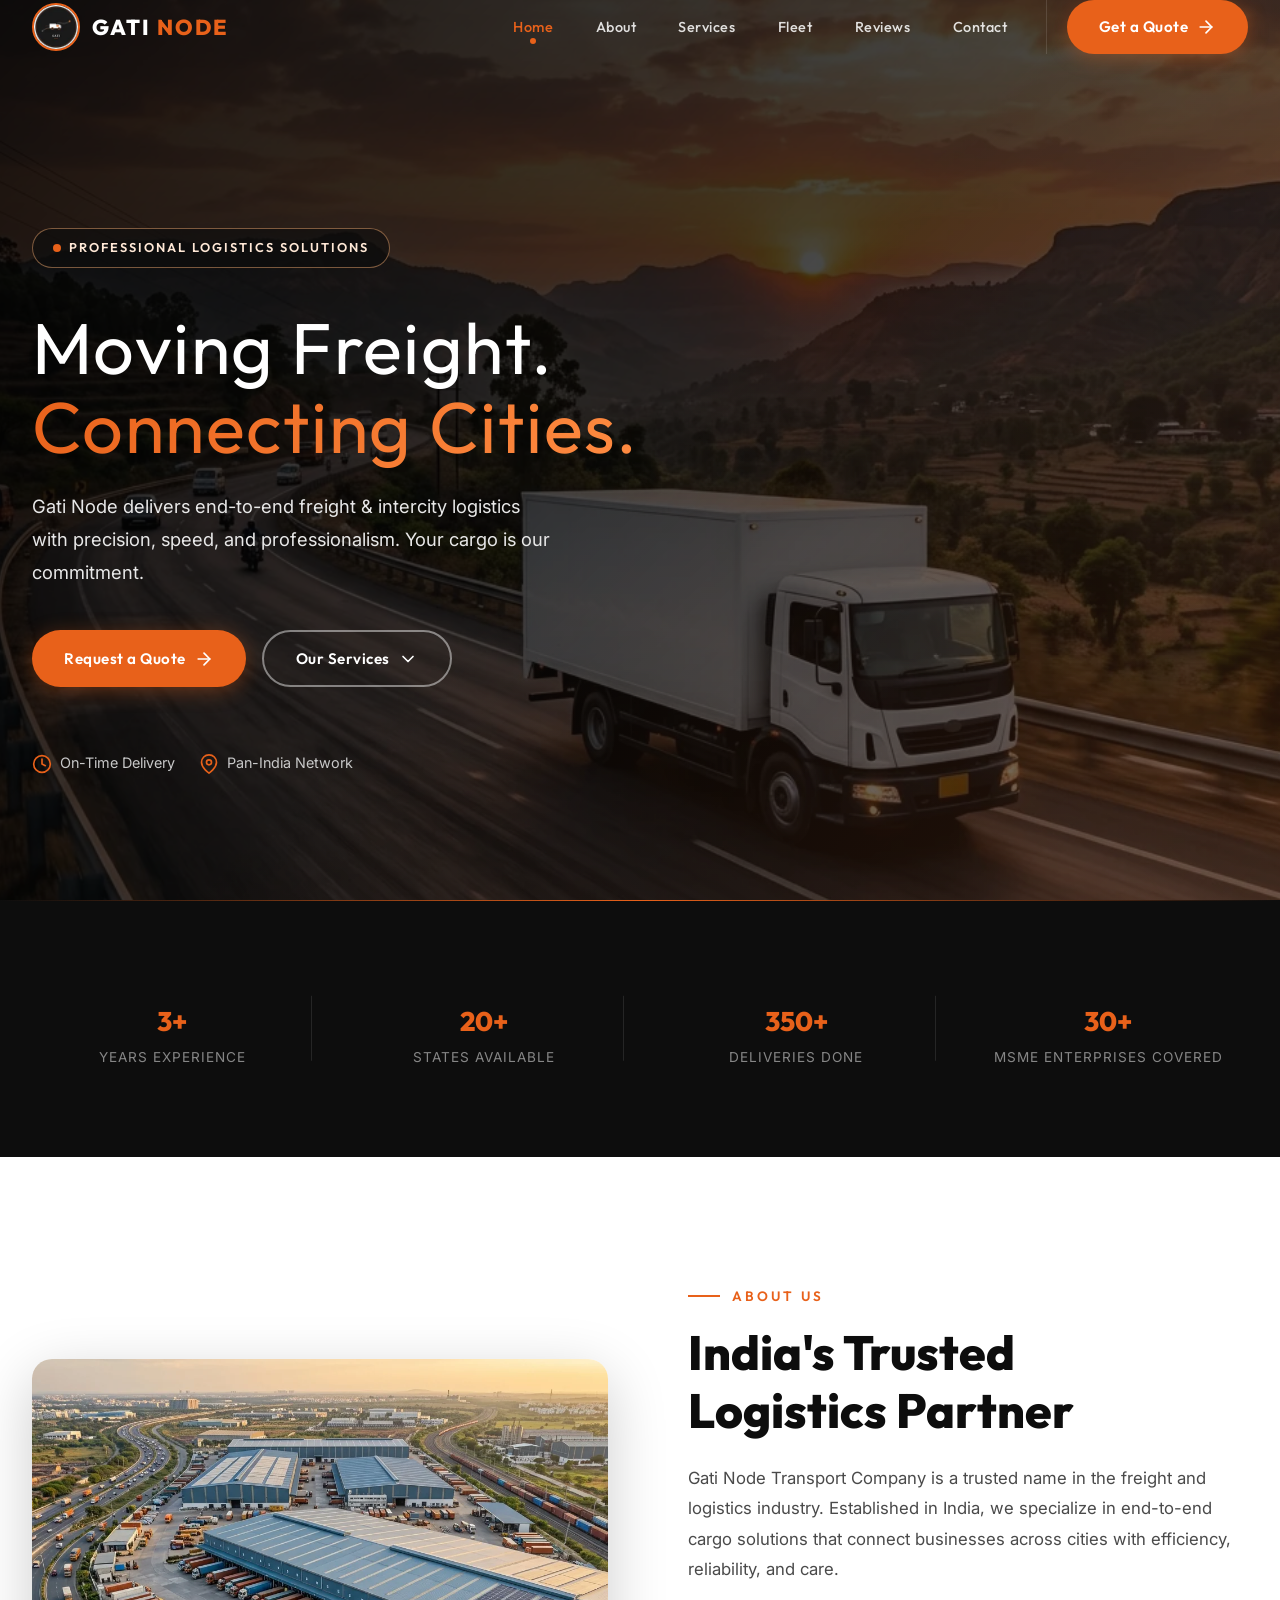
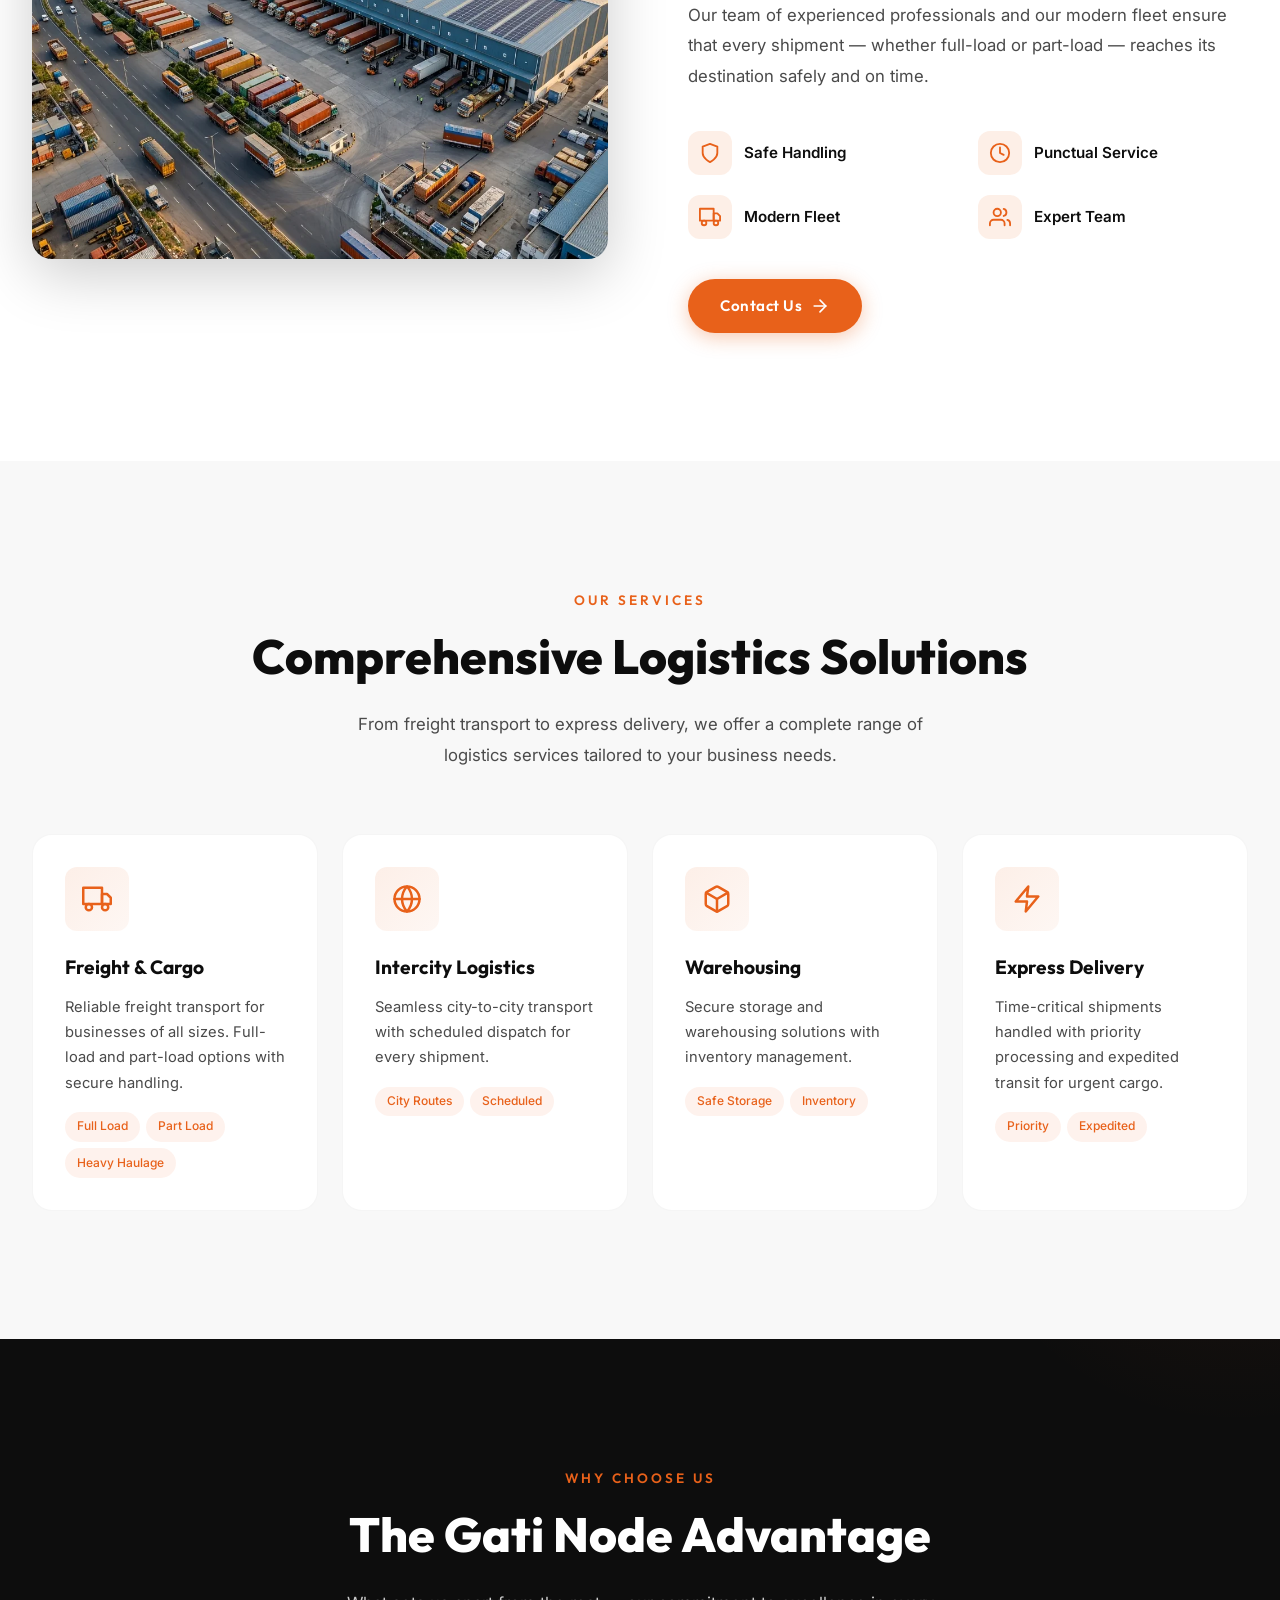
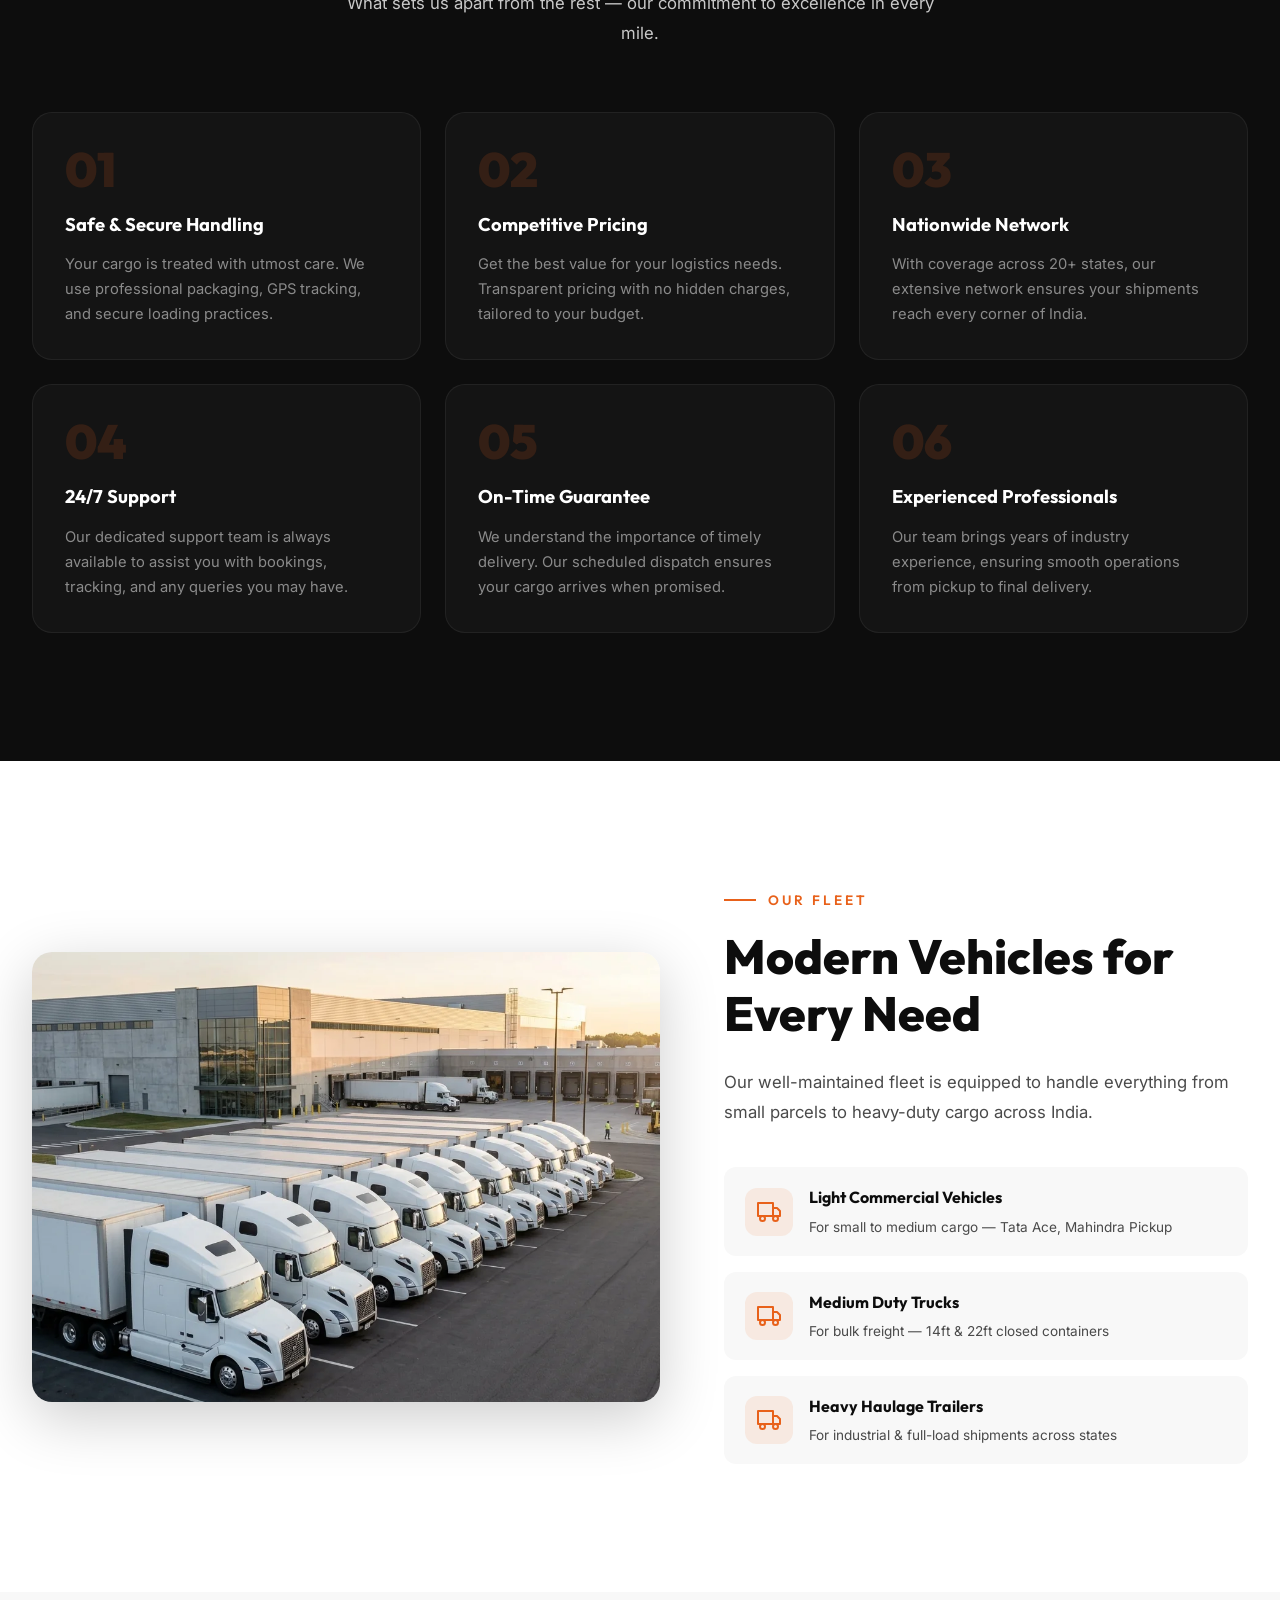
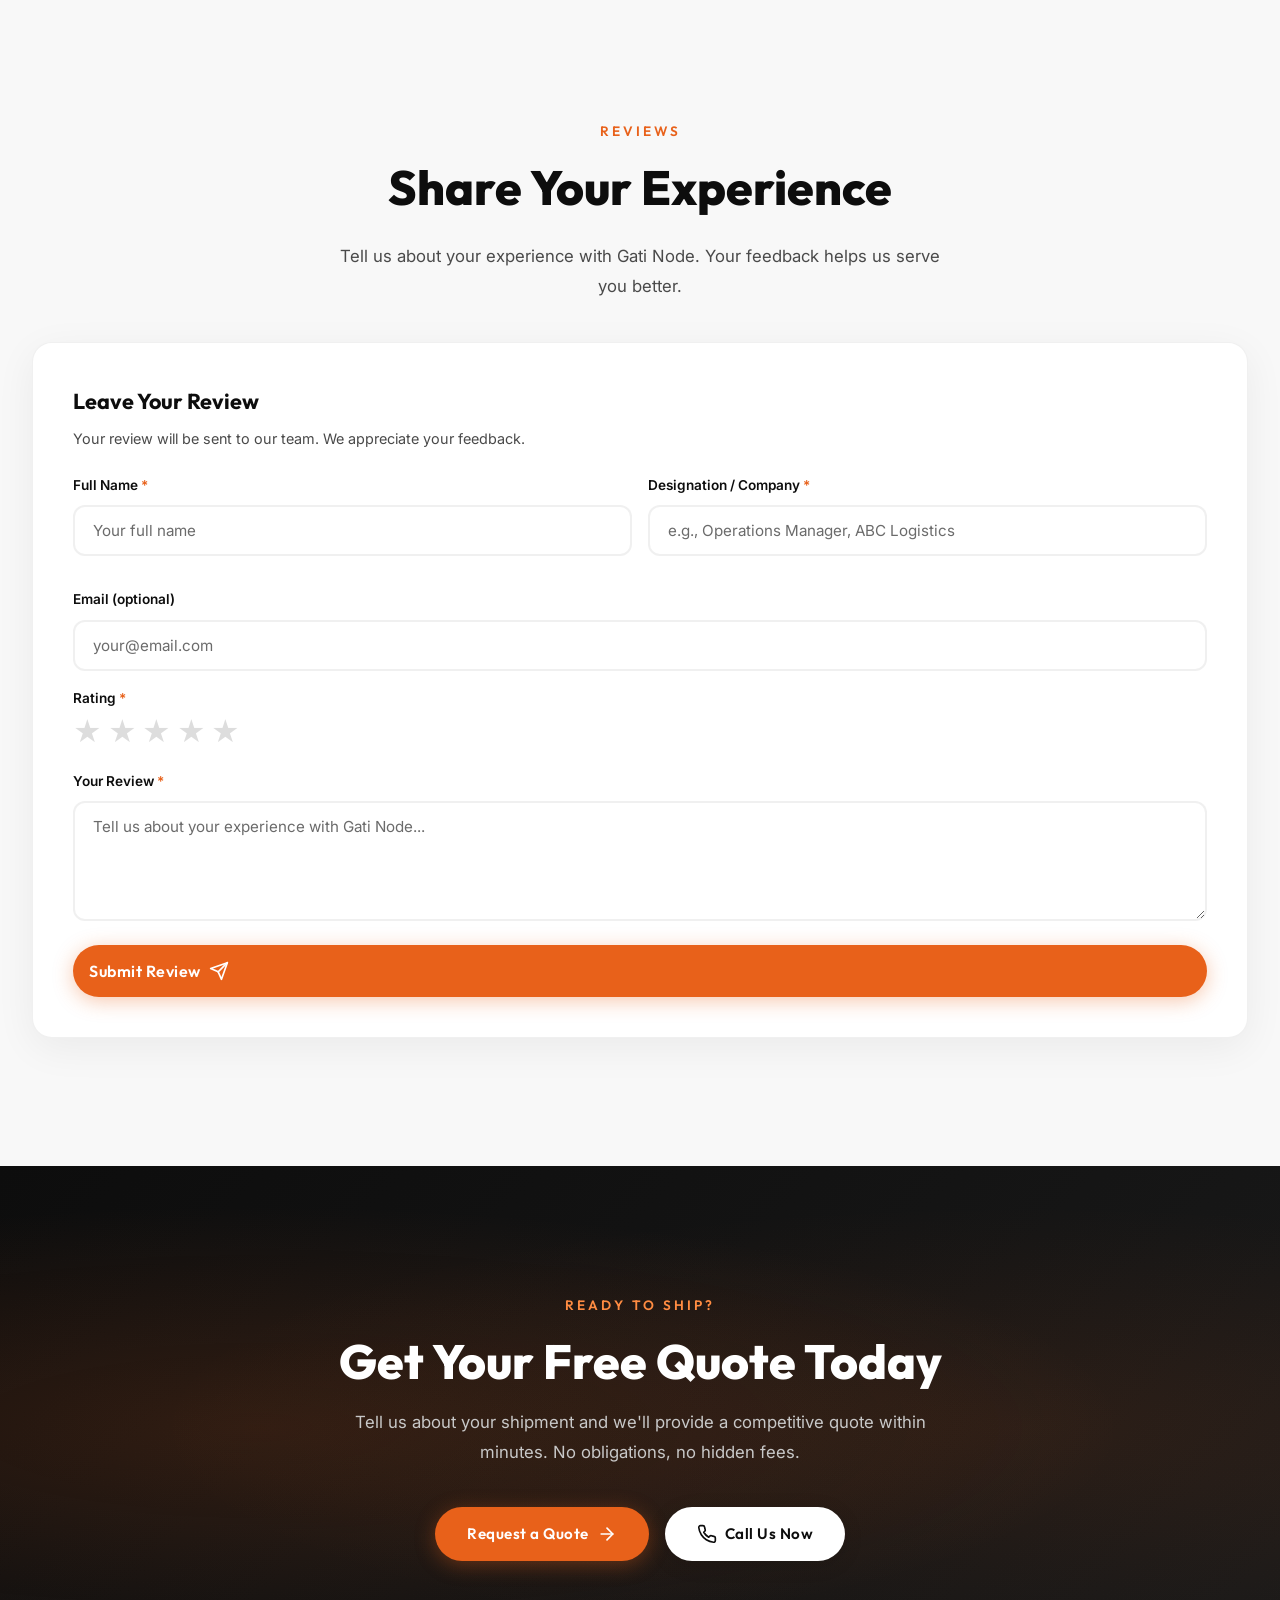
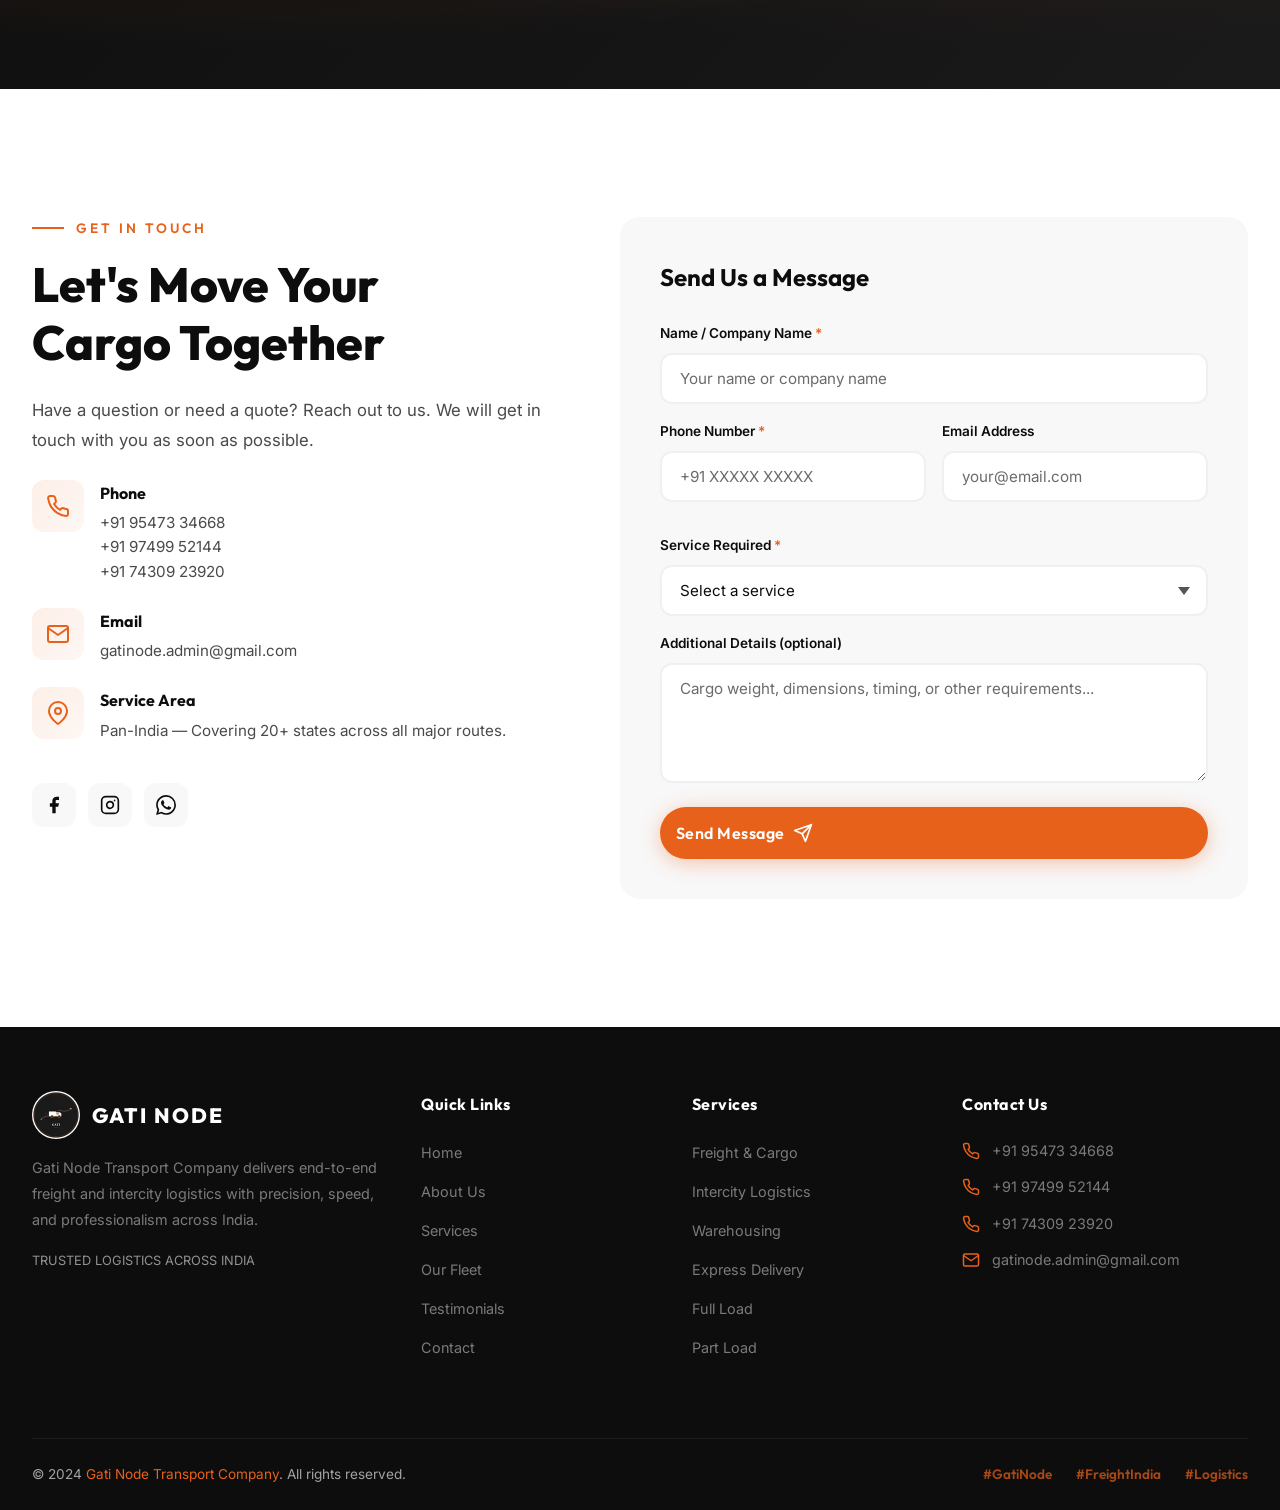
==== commit 97b69e6f: "Add files via upload" ====
--- a/index.html
+++ b/index.html
@@ -10,6 +10,7 @@
   <link rel="preconnect" href="https://fonts.googleapis.com" />
   <link rel="preconnect" href="https://fonts.gstatic.com" crossorigin />
   <link rel="stylesheet" href="https://fonts.googleapis.com/css2?family=Inter:wght@300;400;500;600;700&family=Outfit:wght@400;500;600;700;800;900&display=swap" />
+  <link href="https://fonts.cdnfonts.com/css/balmont" rel="stylesheet" />
   <link rel="icon" type="image/webp" href="assets/logo.webp" />
   <link rel="preload" href="assets/hero-bg.webp" as="image" type="image/webp" fetchpriority="high" />
   <link rel="preload" href="styles.css" as="style" />
@@ -85,10 +86,6 @@
       </div>
       <div class="hero-trust">
         <div class="hero-trust-item">
-          <svg class="hero-trust-icon" viewBox="0 0 24 24" fill="none" stroke="currentColor" stroke-width="2" stroke-linecap="round" stroke-linejoin="round"><path d="M12 22s8-4 8-10V5l-8-3-8 3v7c0 6 8 10 8 10z"/></svg>
-          <span>Trusted & Insured</span>
-        </div>
-        <div class="hero-trust-item">
           <svg class="hero-trust-icon" viewBox="0 0 24 24" fill="none" stroke="currentColor" stroke-width="2" stroke-linecap="round" stroke-linejoin="round"><circle cx="12" cy="12" r="10"/><polyline points="12 6 12 12 16 14"/></svg>
           <span>On-Time Delivery</span>
         </div>
@@ -98,7 +95,6 @@
         </div>
       </div>
     </div>
-    <div class="hero-scroll"><span>Scroll</span><div class="hero-scroll-line"></div></div>
   </section>
 
   <!-- STATS -->
@@ -110,16 +106,16 @@
           <div class="stat-label">Years Experience</div>
         </div>
         <div class="stat-item reveal reveal-delay-1">
-          <div class="stat-number"><span data-target="150">0</span><span>+</span></div>
-          <div class="stat-label">Cities Covered</div>
+          <div class="stat-number"><span data-target="20">0</span><span>+</span></div>
+          <div class="stat-label">States Available</div>
         </div>
         <div class="stat-item reveal reveal-delay-2">
           <div class="stat-number"><span data-target="350">0</span><span>+</span></div>
           <div class="stat-label">Deliveries Done</div>
         </div>
         <div class="stat-item reveal reveal-delay-3">
-          <div class="stat-number"><span data-target="120">0</span><span>+</span></div>
-          <div class="stat-label">Happy Clients</div>
+          <div class="stat-number"><span data-target="30">0</span><span>+</span></div>
+          <div class="stat-label">MSME Enterprises Covered</div>
         </div>
       </div>
     </div>
@@ -134,10 +130,6 @@
             <source srcset="assets/about.webp" type="image/webp" />
             <img src="assets/about.png" alt="Gati Node logistics hub" width="1200" height="800" loading="lazy" decoding="async" />
           </picture>
-          <div class="about-image-badge">
-            <div class="big">EST.</div>
-            <div class="small">In India</div>
-          </div>
         </div>
         <div class="about-text">
           <div class="section-label reveal">About Us</div>
@@ -147,7 +139,7 @@
           <div class="about-features reveal">
             <div class="about-feature">
               <div class="about-feature-icon"><svg viewBox="0 0 24 24" fill="none" stroke="currentColor" stroke-width="2" stroke-linecap="round" stroke-linejoin="round"><path d="M12 22s8-4 8-10V5l-8-3-8 3v7c0 6 8 10 8 10z"/></svg></div>
-              <span>Fully Insured</span>
+              <span>Safe Handling</span>
             </div>
             <div class="about-feature">
               <div class="about-feature-icon"><svg viewBox="0 0 24 24" fill="none" stroke="currentColor" stroke-width="2" stroke-linecap="round" stroke-linejoin="round"><circle cx="12" cy="12" r="10"/><polyline points="12 6 12 12 16 14"/></svg></div>
@@ -188,20 +180,20 @@
         <div class="service-card reveal reveal-delay-1">
           <div class="service-icon"><svg viewBox="0 0 24 24" fill="none" stroke="currentColor" stroke-width="2" stroke-linecap="round" stroke-linejoin="round"><circle cx="12" cy="12" r="10"/><line x1="2" y1="12" x2="22" y2="12"/><path d="M12 2a15.3 15.3 0 0 1 4 10 15.3 15.3 0 0 1-4 10 15.3 15.3 0 0 1-4-10 15.3 15.3 0 0 1 4-10z"/></svg></div>
           <h3>Intercity Logistics</h3>
-          <p>Seamless city-to-city transport with scheduled dispatch and real-time tracking for every shipment.</p>
-          <div class="service-tags"><span class="service-tag">City Routes</span><span class="service-tag">Scheduled</span><span class="service-tag">Live Tracking</span></div>
+          <p>Seamless city-to-city transport with scheduled dispatch for every shipment.</p>
+          <div class="service-tags"><span class="service-tag">City Routes</span><span class="service-tag">Scheduled</span></div>
         </div>
         <div class="service-card reveal reveal-delay-2">
           <div class="service-icon"><svg viewBox="0 0 24 24" fill="none" stroke="currentColor" stroke-width="2" stroke-linecap="round" stroke-linejoin="round"><path d="M21 16V8a2 2 0 0 0-1-1.73l-7-4a2 2 0 0 0-2 0l-7 4A2 2 0 0 0 3 8v8a2 2 0 0 0 1 1.73l7 4a2 2 0 0 0 2 0l7-4A2 2 0 0 0 21 16z"/><polyline points="3.27 6.96 12 12.01 20.73 6.96"/><line x1="12" y1="22.08" x2="12" y2="12"/></svg></div>
           <h3>Warehousing</h3>
-          <p>Secure storage and warehousing solutions with inventory management and distribution support.</p>
-          <div class="service-tags"><span class="service-tag">Safe Storage</span><span class="service-tag">Inventory</span><span class="service-tag">Distribution</span></div>
+          <p>Secure storage and warehousing solutions with inventory management.</p>
+          <div class="service-tags"><span class="service-tag">Safe Storage</span><span class="service-tag">Inventory</span></div>
         </div>
         <div class="service-card reveal reveal-delay-3">
           <div class="service-icon"><svg viewBox="0 0 24 24" fill="none" stroke="currentColor" stroke-width="2" stroke-linecap="round" stroke-linejoin="round"><polygon points="13 2 3 14 12 14 11 22 21 10 12 10 13 2"/></svg></div>
           <h3>Express Delivery</h3>
           <p>Time-critical shipments handled with priority processing and expedited transit for urgent cargo.</p>
-          <div class="service-tags"><span class="service-tag">Priority</span><span class="service-tag">Same Day</span><span class="service-tag">Expedited</span></div>
+          <div class="service-tags"><span class="service-tag">Priority</span><span class="service-tag">Expedited</span></div>
         </div>
       </div>
     </div>
@@ -218,7 +210,7 @@
       <div class="why-us-grid">
         <div class="why-card reveal"><div class="why-card-number">01</div><h3>Safe & Secure Handling</h3><p>Your cargo is treated with utmost care. We use professional packaging, GPS tracking, and secure loading practices.</p></div>
         <div class="why-card reveal reveal-delay-1"><div class="why-card-number">02</div><h3>Competitive Pricing</h3><p>Get the best value for your logistics needs. Transparent pricing with no hidden charges, tailored to your budget.</p></div>
-        <div class="why-card reveal reveal-delay-2"><div class="why-card-number">03</div><h3>Nationwide Network</h3><p>With coverage across 150+ cities, our extensive network ensures your shipments reach every corner of India.</p></div>
+        <div class="why-card reveal reveal-delay-2"><div class="why-card-number">03</div><h3>Nationwide Network</h3><p>With coverage across 20+ states, our extensive network ensures your shipments reach every corner of India.</p></div>
         <div class="why-card reveal reveal-delay-1"><div class="why-card-number">04</div><h3>24/7 Support</h3><p>Our dedicated support team is always available to assist you with bookings, tracking, and any queries you may have.</p></div>
         <div class="why-card reveal reveal-delay-2"><div class="why-card-number">05</div><h3>On-Time Guarantee</h3><p>We understand the importance of timely delivery. Our scheduled dispatch ensures your cargo arrives when promised.</p></div>
         <div class="why-card reveal reveal-delay-3"><div class="why-card-number">06</div><h3>Experienced Professionals</h3><p>Our team brings years of industry experience, ensuring smooth operations from pickup to final delivery.</p></div>
@@ -247,7 +239,7 @@
             </div>
             <div class="fleet-item reveal reveal-delay-1">
               <div class="fleet-item-icon"><svg viewBox="0 0 24 24" fill="none" stroke="currentColor" stroke-width="2" stroke-linecap="round" stroke-linejoin="round"><rect x="1" y="3" width="15" height="13"/><polygon points="16 8 20 8 23 11 23 16 16 16 16 8"/><circle cx="5.5" cy="18.5" r="2.5"/><circle cx="18.5" cy="18.5" r="2.5"/></svg></div>
-              <div class="fleet-item-text"><h3 class="fleet-item-title">Medium Duty Trucks</h3><p>For bulk freight — 14ft &amp; 17ft closed containers</p></div>
+              <div class="fleet-item-text"><h3 class="fleet-item-title">Medium Duty Trucks</h3><p>For bulk freight — 14ft &amp; 22ft closed containers</p></div>
             </div>
             <div class="fleet-item reveal reveal-delay-2">
               <div class="fleet-item-icon"><svg viewBox="0 0 24 24" fill="none" stroke="currentColor" stroke-width="2" stroke-linecap="round" stroke-linejoin="round"><rect x="1" y="3" width="15" height="13"/><polygon points="16 8 20 8 23 11 23 16 16 16 16 8"/><circle cx="5.5" cy="18.5" r="2.5"/><circle cx="18.5" cy="18.5" r="2.5"/></svg></div>
@@ -264,25 +256,14 @@
     <div class="container">
       <div class="testimonials-header">
         <div class="section-label reveal">Reviews</div>
-        <h2 class="section-title reveal">Client Reviews</h2>
-        <p class="section-desc reveal" style="margin: 0 auto;">Only verified reviews from real customers are shown here. Share your experience below — we review every submission before publishing.</p>
-      </div>
-
-      <div class="reviews-display" id="reviewsDisplay" aria-live="polite">
-        <div class="reviews-empty reveal" id="reviewsEmpty">
-          <div class="reviews-empty-icon" aria-hidden="true">
-            <svg viewBox="0 0 24 24" fill="none" stroke="currentColor" stroke-width="1.5" stroke-linecap="round" stroke-linejoin="round"><path d="M12 2l3.09 6.26L22 9.27l-5 4.87 1.18 6.88L12 17.77l-6.18 3.25L7 14.14 2 9.27l6.91-1.01L12 2z"/></svg>
-          </div>
-          <h3>No reviews yet</h3>
-          <p>Be the first to share your experience with Gati Node. Your review will be checked by our team before it appears on this page.</p>
-        </div>
-        <div class="testimonials-track hidden" id="reviewsTrack"></div>
+        <h2 class="section-title reveal">Share Your Experience</h2>
+        <p class="section-desc reveal" style="margin: 0 auto;">Tell us about your experience with Gati Node. Your feedback helps us serve you better.</p>
       </div>
 
       <div class="review-submit reveal">
         <div class="review-submit-inner">
           <h3>Leave Your Review</h3>
-          <p class="review-submit-note">Submissions are sent to our team for verification. Approved reviews are added to this page manually.</p>
+          <p class="review-submit-note">Your review will be sent to our team. We appreciate your feedback.</p>
           <form id="reviewForm" class="review-form" novalidate>
             <input type="text" name="_gotcha" class="form-honeypot" tabindex="-1" autocomplete="off" aria-hidden="true" />
             <div class="form-row">
@@ -319,7 +300,7 @@
               <textarea id="reviewText" name="review" placeholder="Tell us about your experience with Gati Node..." rows="4" required></textarea>
             </div>
             <button type="submit" class="btn btn-primary form-submit review-submit-btn">
-              Submit Review for Approval
+              Submit Review
               <svg class="btn-icon" viewBox="0 0 24 24" fill="none" stroke="currentColor" stroke-width="2" stroke-linecap="round" stroke-linejoin="round"><line x1="22" y1="2" x2="11" y2="13"/><polygon points="22 2 15 22 11 13 2 9 22 2"/></svg>
             </button>
             <div class="form-message" id="reviewFormStatus" role="status"></div>
@@ -335,7 +316,7 @@
       <div class="cta-content">
         <p class="section-label section-label--center reveal">Ready to Ship?</p>
         <h2 class="section-title section-title--light reveal">Get Your Free Quote Today</h2>
-        <p class="section-desc section-desc--on-dark reveal">Tell us about your shipment and we'll provide a competitive quote within hours. No obligations, no hidden fees.</p>
+        <p class="section-desc section-desc--on-dark reveal">Tell us about your shipment and we'll provide a competitive quote within minutes. No obligations, no hidden fees.</p>
         <div class="cta-actions reveal">
           <a href="#contact" class="btn btn-primary">Request a Quote
             <svg class="btn-icon" viewBox="0 0 24 24" fill="none" stroke="currentColor" stroke-width="2" stroke-linecap="round" stroke-linejoin="round"><line x1="5" y1="12" x2="19" y2="12"/><polyline points="12 5 19 12 12 19"/></svg>
@@ -357,7 +338,7 @@
           <div>
             <div class="section-label reveal">Get In Touch</div>
             <h2 class="section-title reveal">Let's Move Your<br/>Cargo Together</h2>
-            <p class="section-desc reveal">Have a question or need a quote? Reach out to us. We respond within 2 hours during business hours.</p>
+            <p class="section-desc reveal">Have a question or need a quote? Reach out to us. We will get in touch with you as soon as possible.</p>
           </div>
           <div class="contact-item reveal">
             <div class="contact-item-icon"><svg viewBox="0 0 24 24" fill="none" stroke="currentColor" stroke-width="2" stroke-linecap="round" stroke-linejoin="round"><path d="M22 16.92v3a2 2 0 0 1-2.18 2 19.79 19.79 0 0 1-8.63-3.07 19.5 19.5 0 0 1-6-6 19.79 19.79 0 0 1-3.07-8.67A2 2 0 0 1 4.11 2h3a2 2 0 0 1 2 1.72 12.84 12.84 0 0 0 .7 2.81 2 2 0 0 1-.45 2.11L8.09 9.91a16 16 0 0 0 6 6l1.27-1.27a2 2 0 0 1 2.11-.45 12.84 12.84 0 0 0 2.81.7A2 2 0 0 1 22 16.92z"/></svg></div>
@@ -372,7 +353,7 @@
           </div>
           <div class="contact-item reveal">
             <div class="contact-item-icon"><svg viewBox="0 0 24 24" fill="none" stroke="currentColor" stroke-width="2" stroke-linecap="round" stroke-linejoin="round"><path d="M21 10c0 7-9 13-9 13s-9-6-9-13a9 9 0 0 1 18 0z"/><circle cx="12" cy="10" r="3"/></svg></div>
-            <div class="contact-item-text"><h3 class="contact-item-title">Service Area</h3><p>Pan-India — Covering 150+ cities across all major states and routes.</p></div>
+            <div class="contact-item-text"><h3 class="contact-item-title">Service Area</h3><p>Pan-India — Covering 20+ states across all major routes.</p></div>
           </div>
           <div class="contact-social reveal">
             <a href="https://www.facebook.com/profile.php?id=61590215879080&mibextid=ZbWKwL" target="_blank" rel="noopener noreferrer" aria-label="Facebook"><svg viewBox="0 0 24 24" fill="currentColor"><path d="M18 2h-3a5 5 0 0 0-5 5v3H7v4h3v8h4v-8h3l1-4h-4V7a1 1 0 0 1 1-1h3z"/></svg></a>
@@ -474,7 +455,7 @@
             <span>GATI NODE</span>
           </div>
           <p>Gati Node Transport Company delivers end-to-end freight and intercity logistics with precision, speed, and professionalism across India.</p>
-          <p style="font-size: 0.8rem; color: rgba(255,255,255,0.3);">EST. IN INDIA — TRUSTED LOGISTICS</p>
+          <p style="font-size: 0.8rem; color: rgba(255,255,255,0.55);">TRUSTED LOGISTICS ACROSS INDIA</p>
         </div>
         <div>
           <h3 class="footer-heading">Quick Links</h3>
--- a/styles.css
+++ b/styles.css
@@ -72,6 +72,20 @@
   overflow-x: hidden;
 }
 
+/* No text caret when clicking page text (inputs keep normal caret) */
+body {
+  -webkit-user-select: none;
+  user-select: none;
+}
+
+input,
+textarea,
+select,
+[contenteditable="true"] {
+  -webkit-user-select: text;
+  user-select: text;
+}
+
 a { text-decoration: none; color: inherit; transition: color var(--transition-fast); }
 ul, ol { list-style: none; }
 img { max-width: 100%; height: auto; display: block; }
@@ -446,13 +460,14 @@
 }
 
 .hero-title {
-  font-family: var(--font-heading);
+  font-family: 'Balmont', var(--font-heading), sans-serif;
   font-size: clamp(2.5rem, 6vw, 4.5rem);
-  font-weight: 900;
+  font-weight: 400;
   line-height: 1.1;
   color: var(--clr-white);
   margin-bottom: var(--space-md);
   animation: fadeInUp 0.8s var(--ease-out) 0.15s both;
+  letter-spacing: 0.02em;
 }
 
 .hero-title .highlight {
@@ -502,6 +517,10 @@
 .hero-trust-icon { width: 20px; height: 20px; color: var(--clr-primary); }
 
 .hero-scroll {
+  display: none;
+}
+
+.hero-scroll--legacy {
   position: absolute;
   bottom: 2rem;
   left: 50%;
@@ -1236,15 +1255,115 @@
     transition: right var(--transition-base);
     box-shadow: -10px 0 40px rgba(0, 0, 0, 0.3);
   }
-  .nav-menu.open { right: 0; }
-  .nav-link { font-size: 1.1rem; color: rgba(255, 255, 255, 0.8); padding: 0.75rem 0; width: 100%; border-bottom: 1px solid rgba(255, 255, 255, 0.05); }
-  .nav-cta { margin-left: 0; margin-top: 1rem; }
-  .hero-title { font-size: clamp(2rem, 7vw, 3rem); }
+  .nav-menu.open {
+    right: 0;
+    z-index: 1002;
+    visibility: visible;
+    opacity: 1;
+    overflow-y: auto;
+    -webkit-overflow-scrolling: touch;
+  }
+
+  .header .nav-menu.open .nav-link {
+    font-size: 1.15rem;
+    color: #ffffff !important;
+    opacity: 1;
+    visibility: visible;
+    display: block;
+    padding: 0.85rem 0;
+    width: 100%;
+    border-bottom: 1px solid rgba(255, 255, 255, 0.1);
+    -webkit-tap-highlight-color: transparent;
+  }
+
+  .header .nav-menu.open .nav-link:hover,
+  .header .nav-menu.open .nav-link.active {
+    color: var(--clr-primary-light) !important;
+  }
+
+  .nav-menu.open .nav-cta {
+    margin-left: 0;
+    margin-top: 1.25rem;
+    padding-left: 0;
+    border-left: none;
+    width: 100%;
+  }
+
+  .nav-menu.open .nav-cta .btn {
+    width: 100%;
+    justify-content: center;
+  }
+
+  .menu-toggle {
+    z-index: 1003;
+  }
+
+  .hero {
+    min-height: auto;
+    min-height: 100svh;
+    padding-bottom: 2rem;
+  }
+
+  .hero-content {
+    padding-top: calc(var(--header-height) + 2rem);
+    text-align: center;
+    display: flex;
+    flex-direction: column;
+    align-items: center;
+  }
+
+  .hero-badge {
+    font-size: 0.68rem;
+    letter-spacing: 1.5px;
+  }
+
+  .hero-title {
+    font-size: clamp(2.1rem, 9vw, 3.2rem);
+    max-width: 100%;
+  }
+
+  .hero-desc {
+    max-width: 100%;
+    font-size: 1rem;
+    margin-left: auto;
+    margin-right: auto;
+  }
+
+  .hero-actions {
+    width: 100%;
+    flex-direction: column;
+    align-items: stretch;
+  }
+
+  .hero-trust {
+    width: 100%;
+    flex-direction: column;
+    gap: 0.75rem;
+    margin-top: 0.5rem;
+  }
+
+  .hero-trust-item {
+    width: 100%;
+    justify-content: flex-start;
+    padding: 0.65rem 1rem;
+    background: rgba(0, 0, 0, 0.35);
+    border: 1px solid rgba(255, 255, 255, 0.1);
+    border-radius: var(--radius-md);
+  }
+
+  .hero-particles {
+    display: none;
+  }
+
+  .stat-label {
+    font-size: 0.8rem;
+    line-height: 1.35;
+    padding: 0 0.25rem;
+  }
   .services-grid { grid-template-columns: 1fr; }
   .why-us-grid { grid-template-columns: 1fr; }
   .form-row { grid-template-columns: 1fr; }
   .footer-grid { grid-template-columns: 1fr; }
-  .hero-trust { flex-direction: column; align-items: flex-start; }
   .about-features { grid-template-columns: 1fr; }
   .cta-actions { flex-direction: column; align-items: center; }
   .footer-bottom { flex-direction: column; text-align: center; }
@@ -1266,7 +1385,11 @@
   transition: all var(--transition-base);
 }
 
-.mobile-overlay.active { opacity: 1; visibility: visible; }
+.mobile-overlay.active {
+  opacity: 1;
+  visibility: visible;
+  z-index: 1001;
+}
 
 @keyframes spin {
   from { transform: rotate(0deg); }
--- a/styles.css
+++ b/styles.css
@@ -72,6 +72,20 @@
   overflow-x: hidden;
 }
 
+/* No text caret when clicking page text (inputs keep normal caret) */
+body {
+  -webkit-user-select: none;
+  user-select: none;
+}
+
+input,
+textarea,
+select,
+[contenteditable="true"] {
+  -webkit-user-select: text;
+  user-select: text;
+}
+
 a { text-decoration: none; color: inherit; transition: color var(--transition-fast); }
 ul, ol { list-style: none; }
 img { max-width: 100%; height: auto; display: block; }
@@ -446,13 +460,14 @@
 }
 
 .hero-title {
-  font-family: var(--font-heading);
+  font-family: 'Balmont', var(--font-heading), sans-serif;
   font-size: clamp(2.5rem, 6vw, 4.5rem);
-  font-weight: 900;
+  font-weight: 400;
   line-height: 1.1;
   color: var(--clr-white);
   margin-bottom: var(--space-md);
   animation: fadeInUp 0.8s var(--ease-out) 0.15s both;
+  letter-spacing: 0.02em;
 }
 
 .hero-title .highlight {
@@ -502,6 +517,10 @@
 .hero-trust-icon { width: 20px; height: 20px; color: var(--clr-primary); }
 
 .hero-scroll {
+  display: none;
+}
+
+.hero-scroll--legacy {
   position: absolute;
   bottom: 2rem;
   left: 50%;
@@ -1236,15 +1255,115 @@
     transition: right var(--transition-base);
     box-shadow: -10px 0 40px rgba(0, 0, 0, 0.3);
   }
-  .nav-menu.open { right: 0; }
-  .nav-link { font-size: 1.1rem; color: rgba(255, 255, 255, 0.8); padding: 0.75rem 0; width: 100%; border-bottom: 1px solid rgba(255, 255, 255, 0.05); }
-  .nav-cta { margin-left: 0; margin-top: 1rem; }
-  .hero-title { font-size: clamp(2rem, 7vw, 3rem); }
+  .nav-menu.open {
+    right: 0;
+    z-index: 1002;
+    visibility: visible;
+    opacity: 1;
+    overflow-y: auto;
+    -webkit-overflow-scrolling: touch;
+  }
+
+  .header .nav-menu.open .nav-link {
+    font-size: 1.15rem;
+    color: #ffffff !important;
+    opacity: 1;
+    visibility: visible;
+    display: block;
+    padding: 0.85rem 0;
+    width: 100%;
+    border-bottom: 1px solid rgba(255, 255, 255, 0.1);
+    -webkit-tap-highlight-color: transparent;
+  }
+
+  .header .nav-menu.open .nav-link:hover,
+  .header .nav-menu.open .nav-link.active {
+    color: var(--clr-primary-light) !important;
+  }
+
+  .nav-menu.open .nav-cta {
+    margin-left: 0;
+    margin-top: 1.25rem;
+    padding-left: 0;
+    border-left: none;
+    width: 100%;
+  }
+
+  .nav-menu.open .nav-cta .btn {
+    width: 100%;
+    justify-content: center;
+  }
+
+  .menu-toggle {
+    z-index: 1003;
+  }
+
+  .hero {
+    min-height: auto;
+    min-height: 100svh;
+    padding-bottom: 2rem;
+  }
+
+  .hero-content {
+    padding-top: calc(var(--header-height) + 2rem);
+    text-align: center;
+    display: flex;
+    flex-direction: column;
+    align-items: center;
+  }
+
+  .hero-badge {
+    font-size: 0.68rem;
+    letter-spacing: 1.5px;
+  }
+
+  .hero-title {
+    font-size: clamp(2.1rem, 9vw, 3.2rem);
+    max-width: 100%;
+  }
+
+  .hero-desc {
+    max-width: 100%;
+    font-size: 1rem;
+    margin-left: auto;
+    margin-right: auto;
+  }
+
+  .hero-actions {
+    width: 100%;
+    flex-direction: column;
+    align-items: stretch;
+  }
+
+  .hero-trust {
+    width: 100%;
+    flex-direction: column;
+    gap: 0.75rem;
+    margin-top: 0.5rem;
+  }
+
+  .hero-trust-item {
+    width: 100%;
+    justify-content: flex-start;
+    padding: 0.65rem 1rem;
+    background: rgba(0, 0, 0, 0.35);
+    border: 1px solid rgba(255, 255, 255, 0.1);
+    border-radius: var(--radius-md);
+  }
+
+  .hero-particles {
+    display: none;
+  }
+
+  .stat-label {
+    font-size: 0.8rem;
+    line-height: 1.35;
+    padding: 0 0.25rem;
+  }
   .services-grid { grid-template-columns: 1fr; }
   .why-us-grid { grid-template-columns: 1fr; }
   .form-row { grid-template-columns: 1fr; }
   .footer-grid { grid-template-columns: 1fr; }
-  .hero-trust { flex-direction: column; align-items: flex-start; }
   .about-features { grid-template-columns: 1fr; }
   .cta-actions { flex-direction: column; align-items: center; }
   .footer-bottom { flex-direction: column; text-align: center; }
@@ -1266,7 +1385,11 @@
   transition: all var(--transition-base);
 }
 
-.mobile-overlay.active { opacity: 1; visibility: visible; }
+.mobile-overlay.active {
+  opacity: 1;
+  visibility: visible;
+  z-index: 1001;
+}
 
 @keyframes spin {
   from { transform: rotate(0deg); }
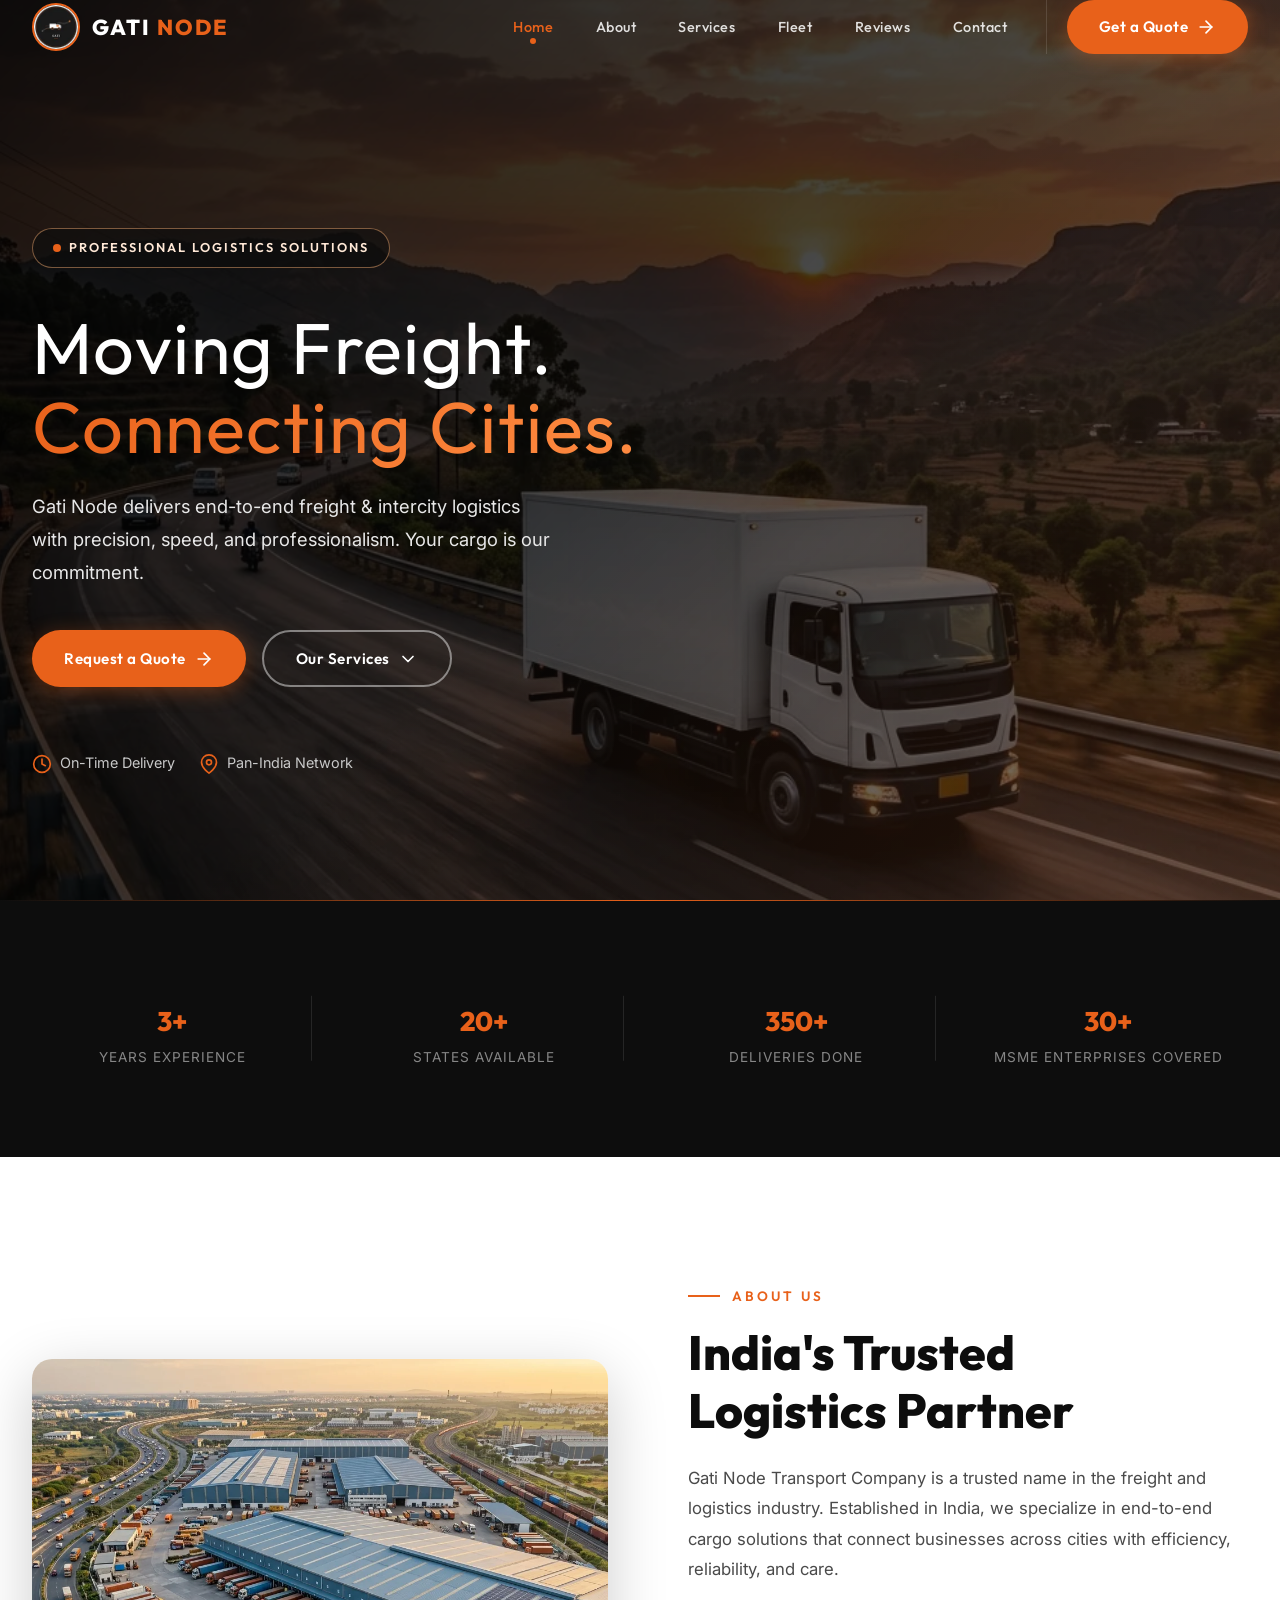
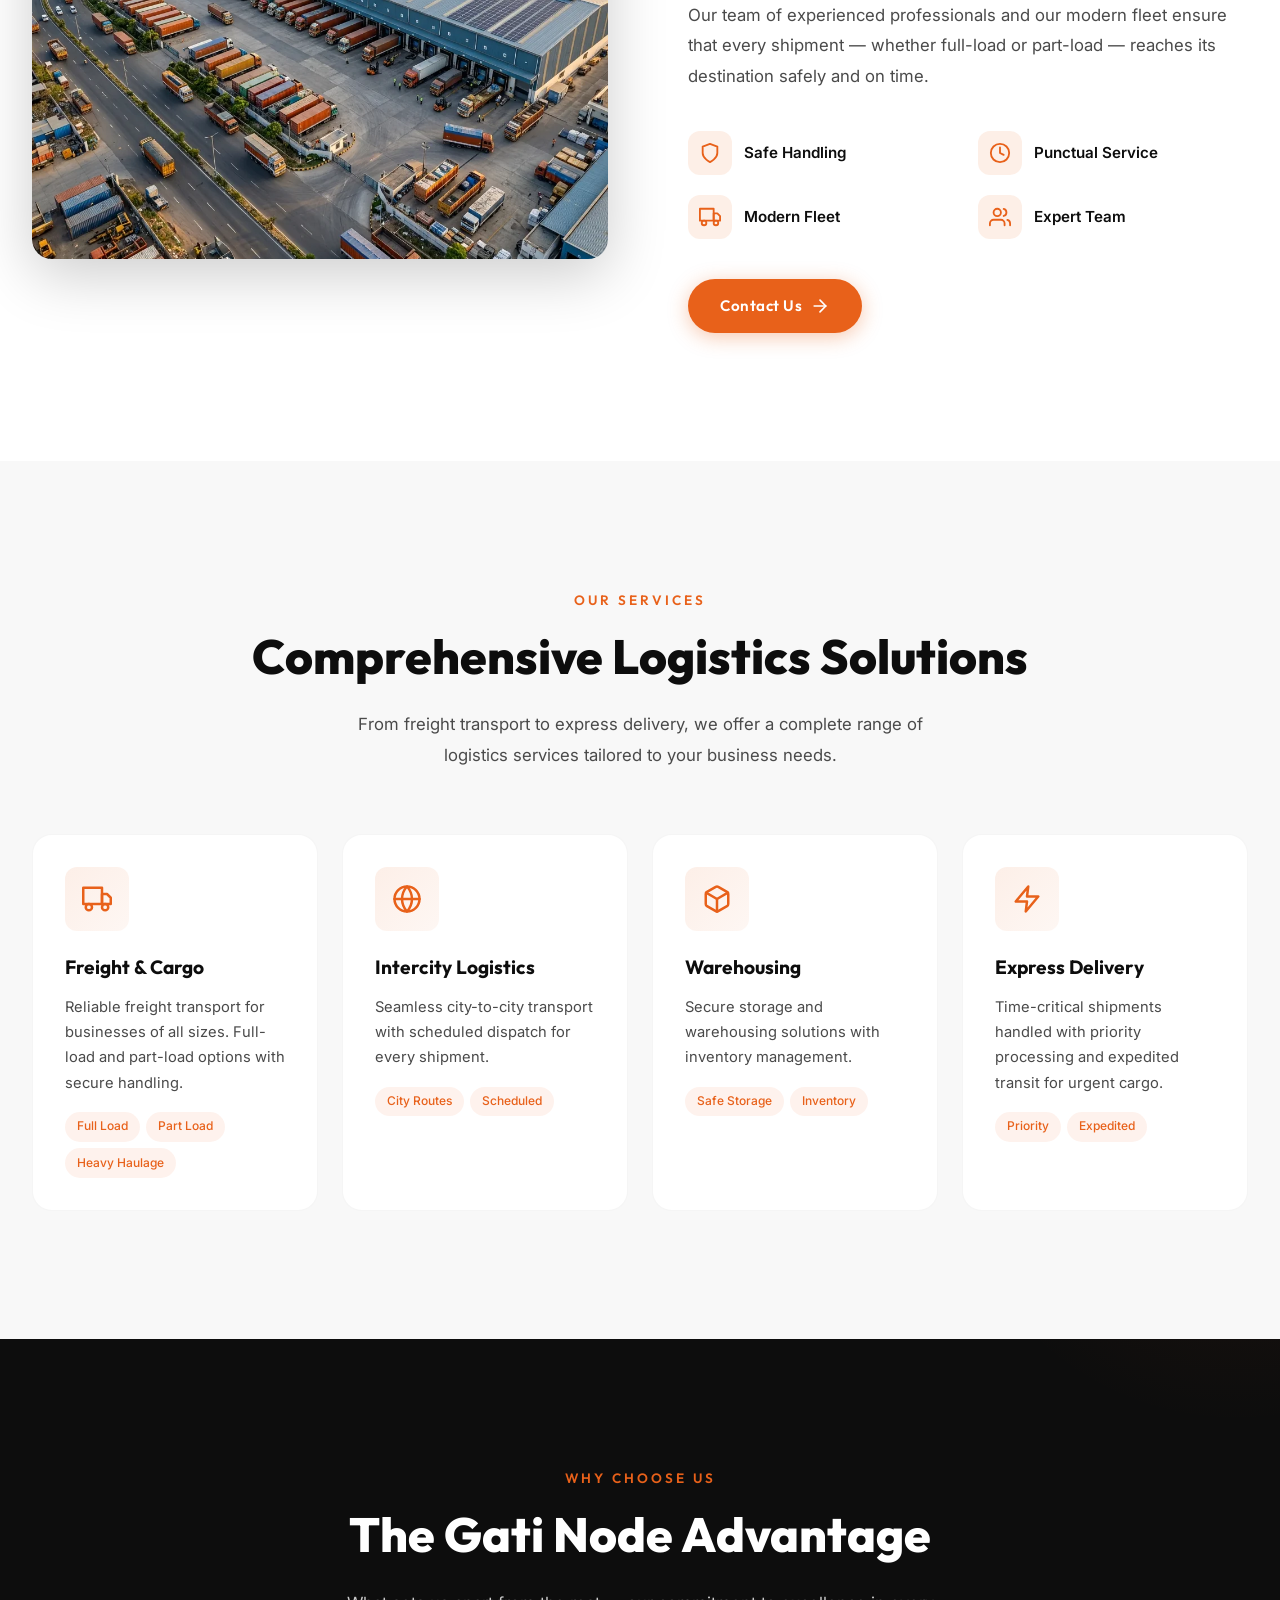
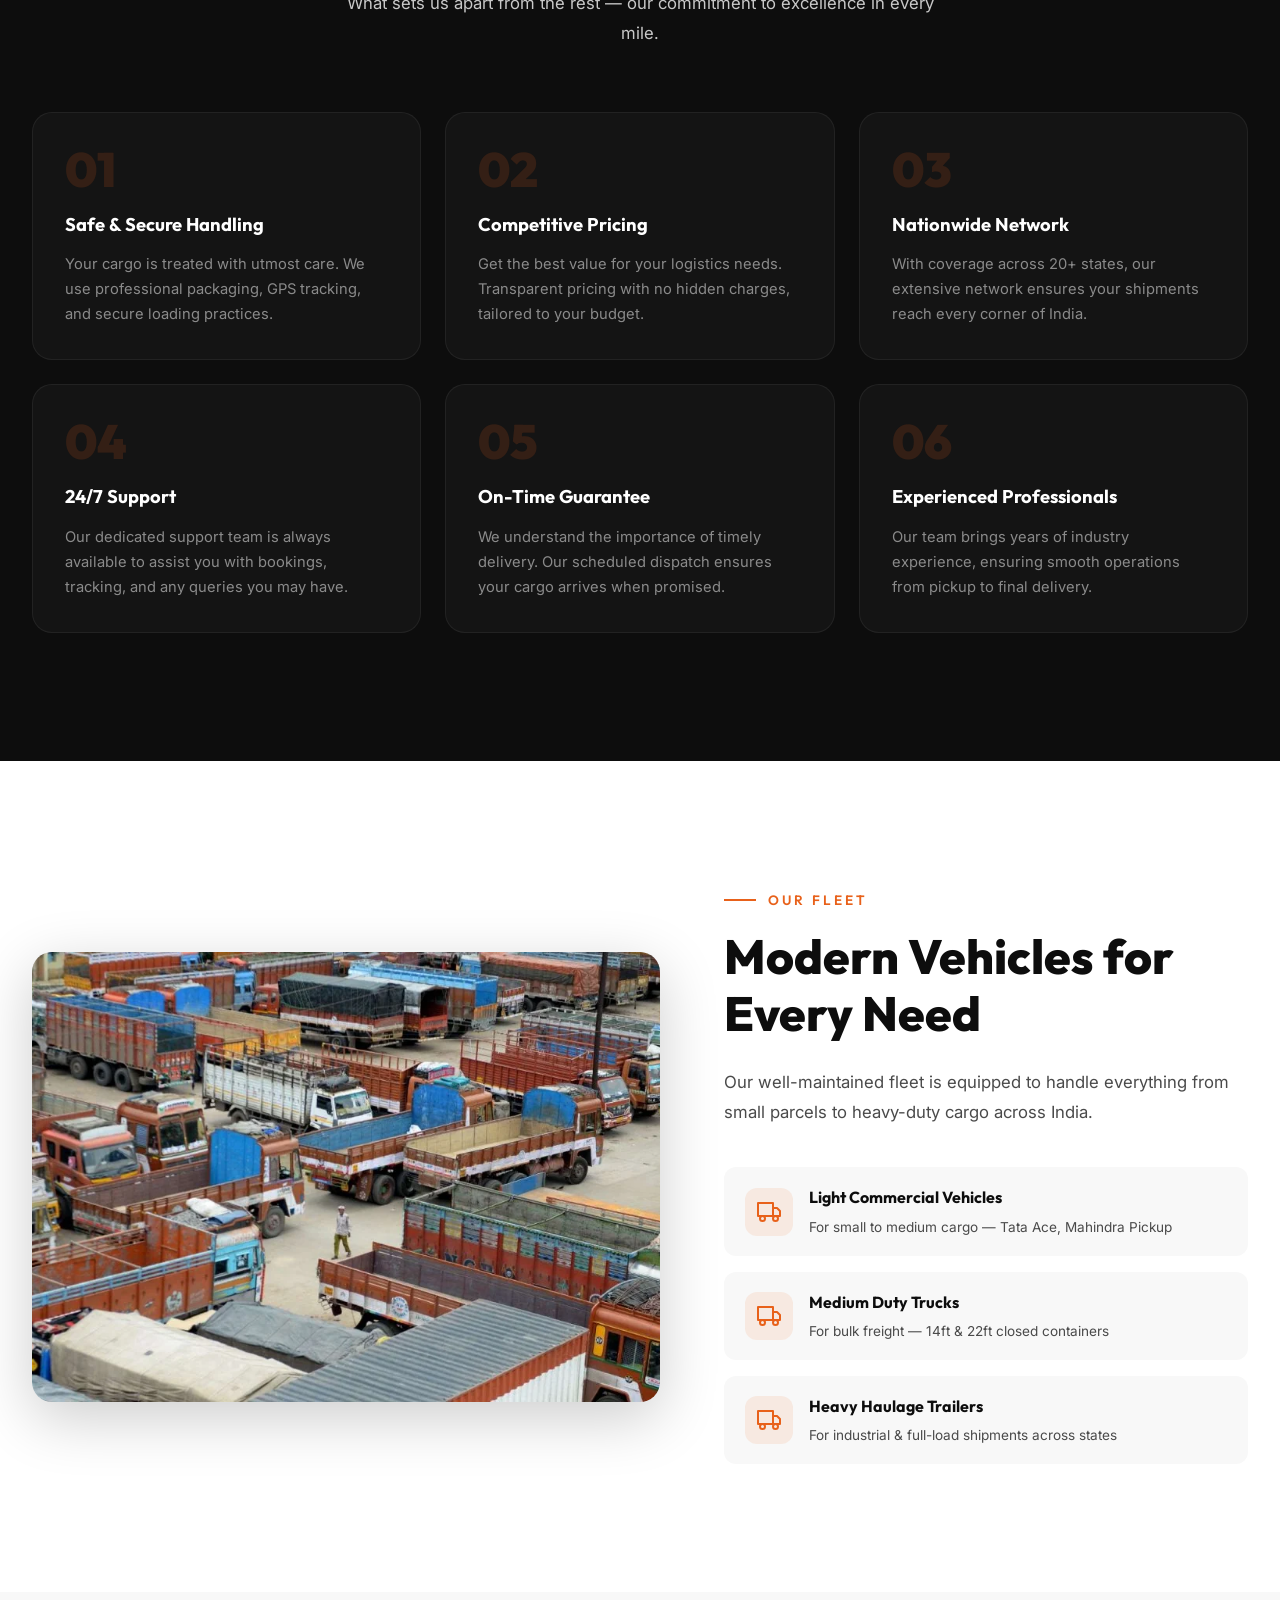
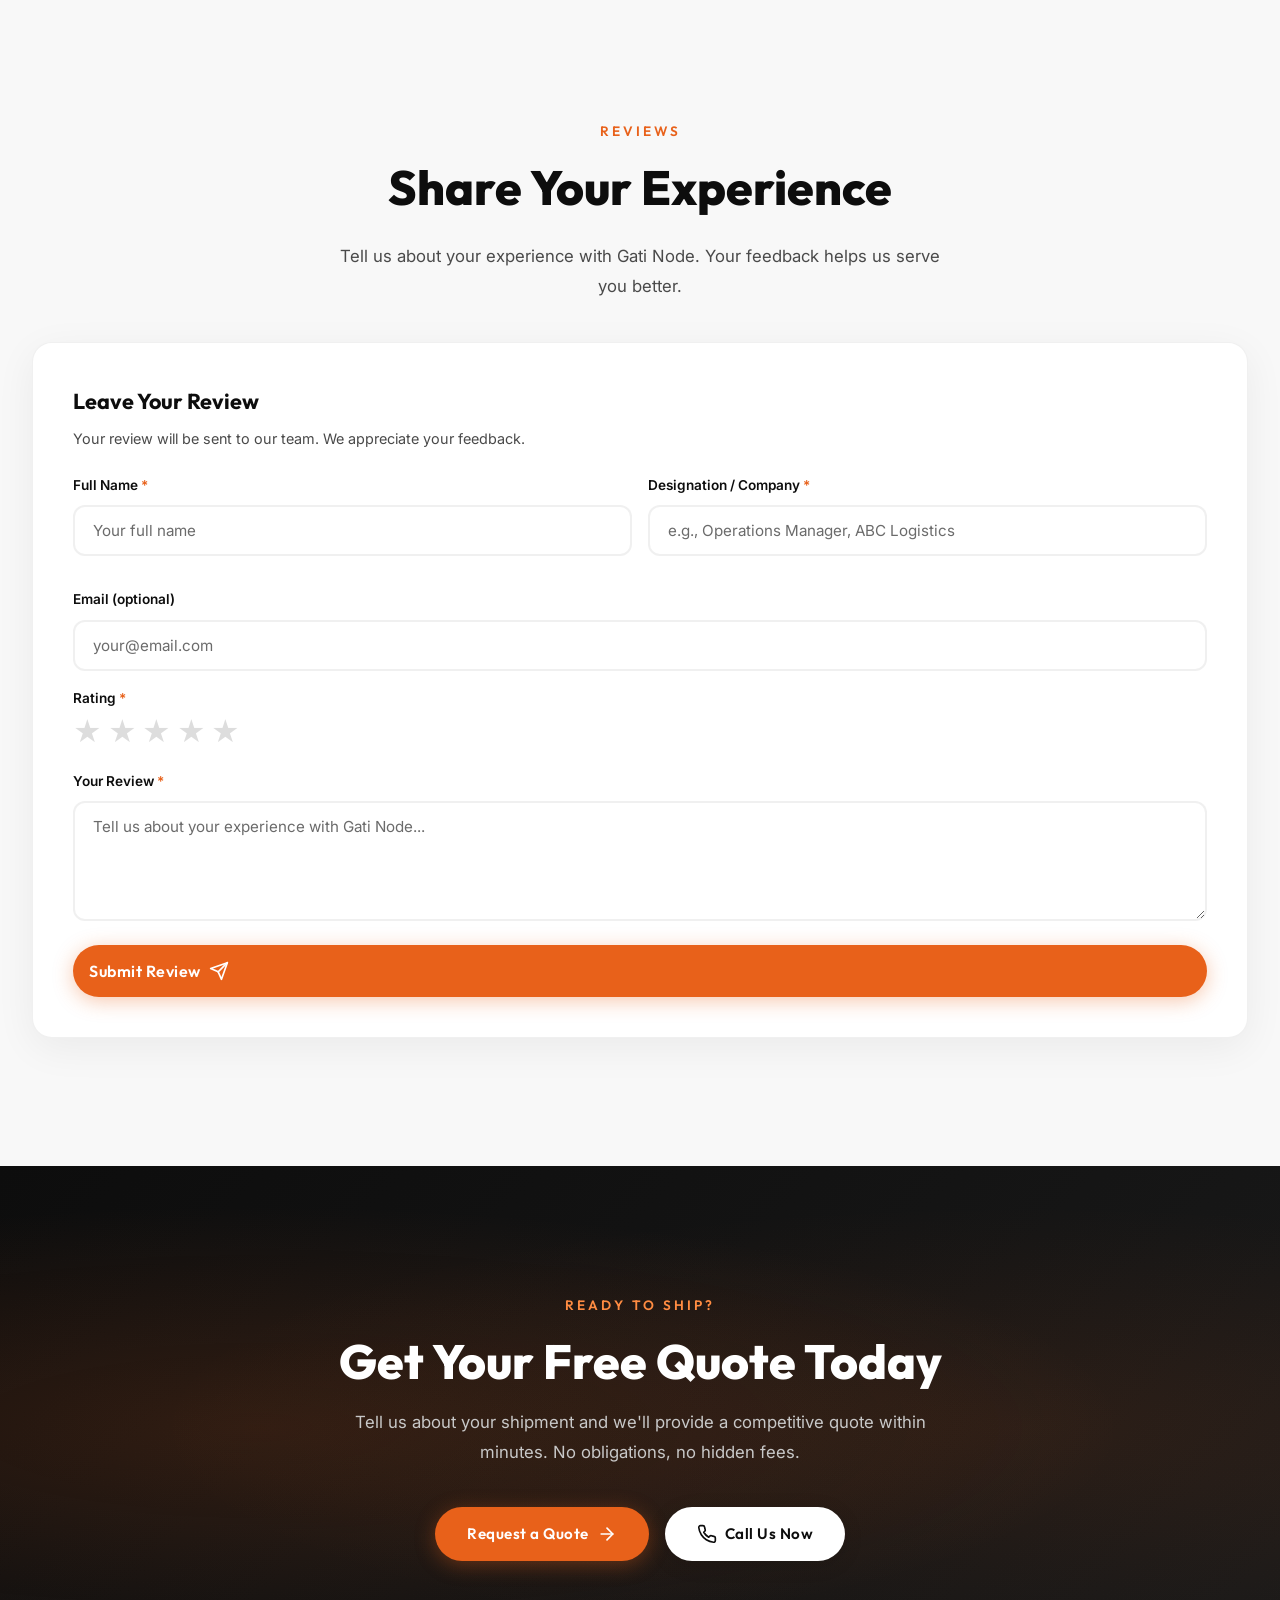
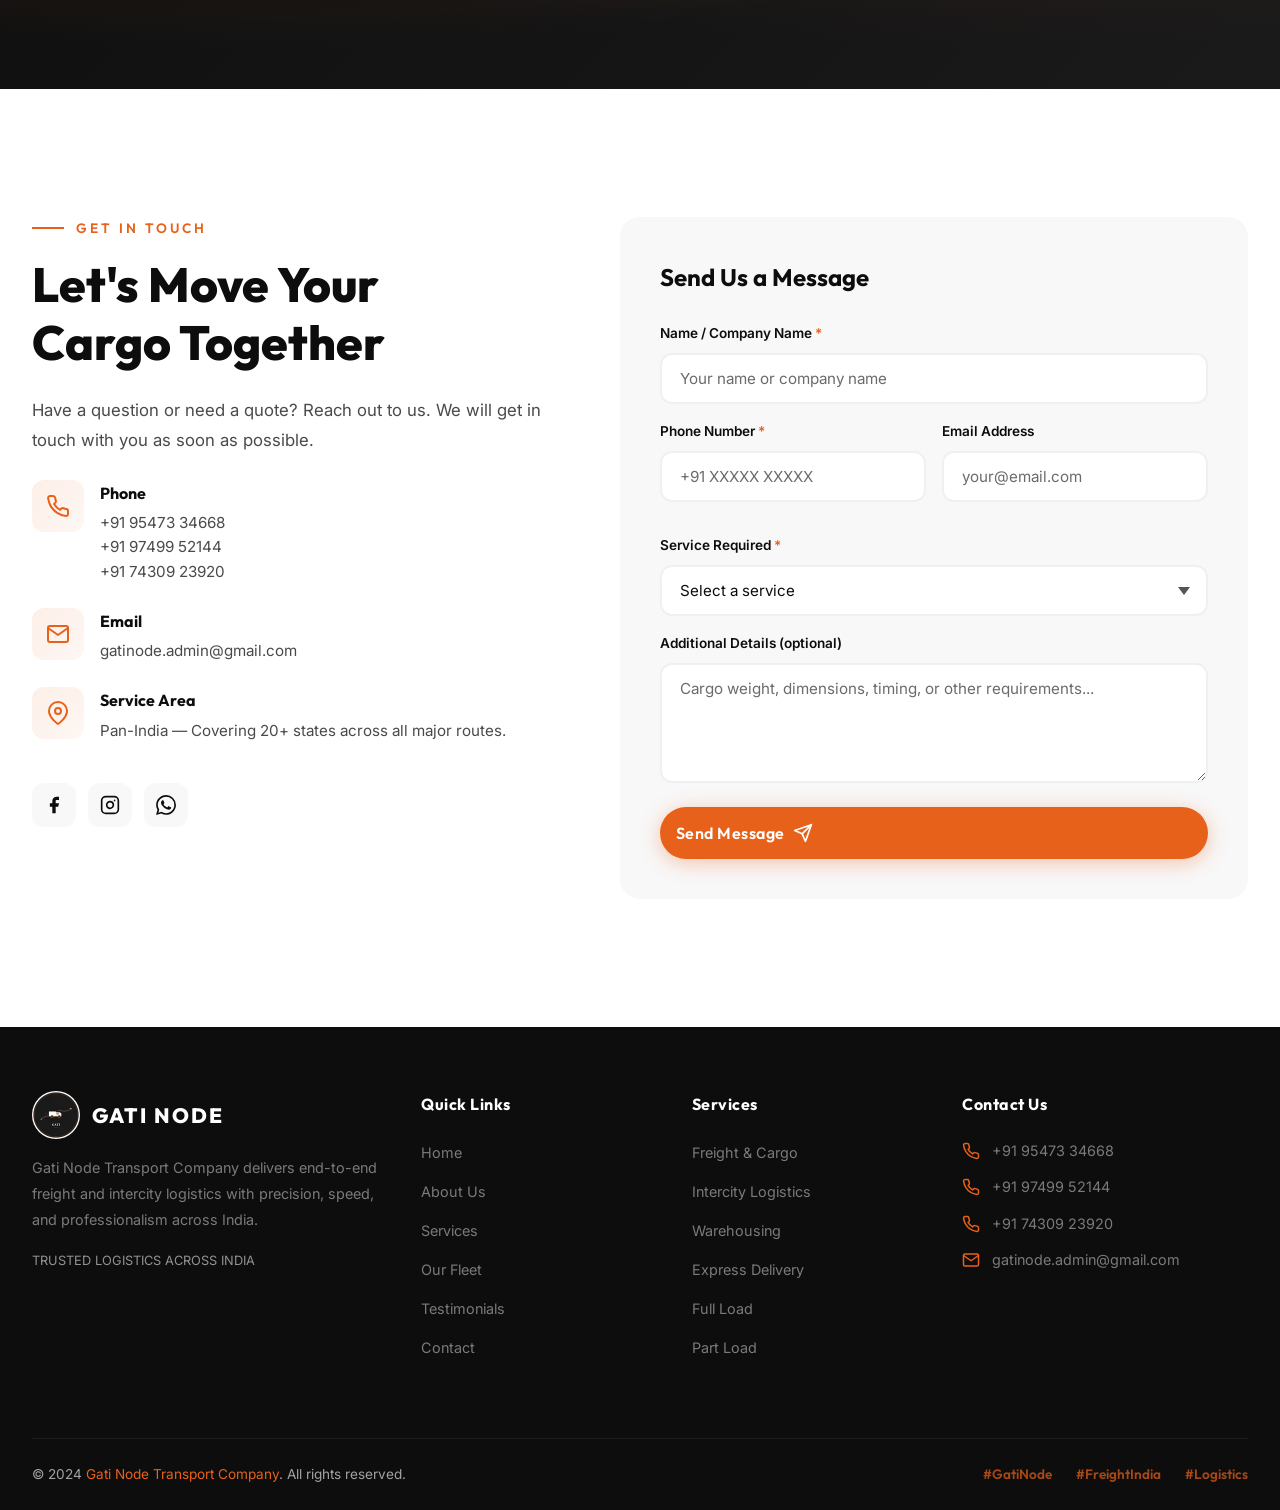
==== commit 7b4795d7: "Add files via upload" ====
--- a/index.html
+++ b/index.html
@@ -225,7 +225,7 @@
         <div class="fleet-image reveal">
           <picture>
             <source srcset="assets/fleet.webp" type="image/webp" />
-            <img src="assets/fleet.png" alt="Gati Node fleet — TATA cargo trucks with All India Permit" width="1200" height="800" loading="lazy" decoding="async" />
+            <img src="assets/fleet.png" alt="Gati Node fleet — cargo trucks at logistics depot" width="1200" height="800" loading="lazy" decoding="async" />
           </picture>
         </div>
         <div class="fleet-info">
